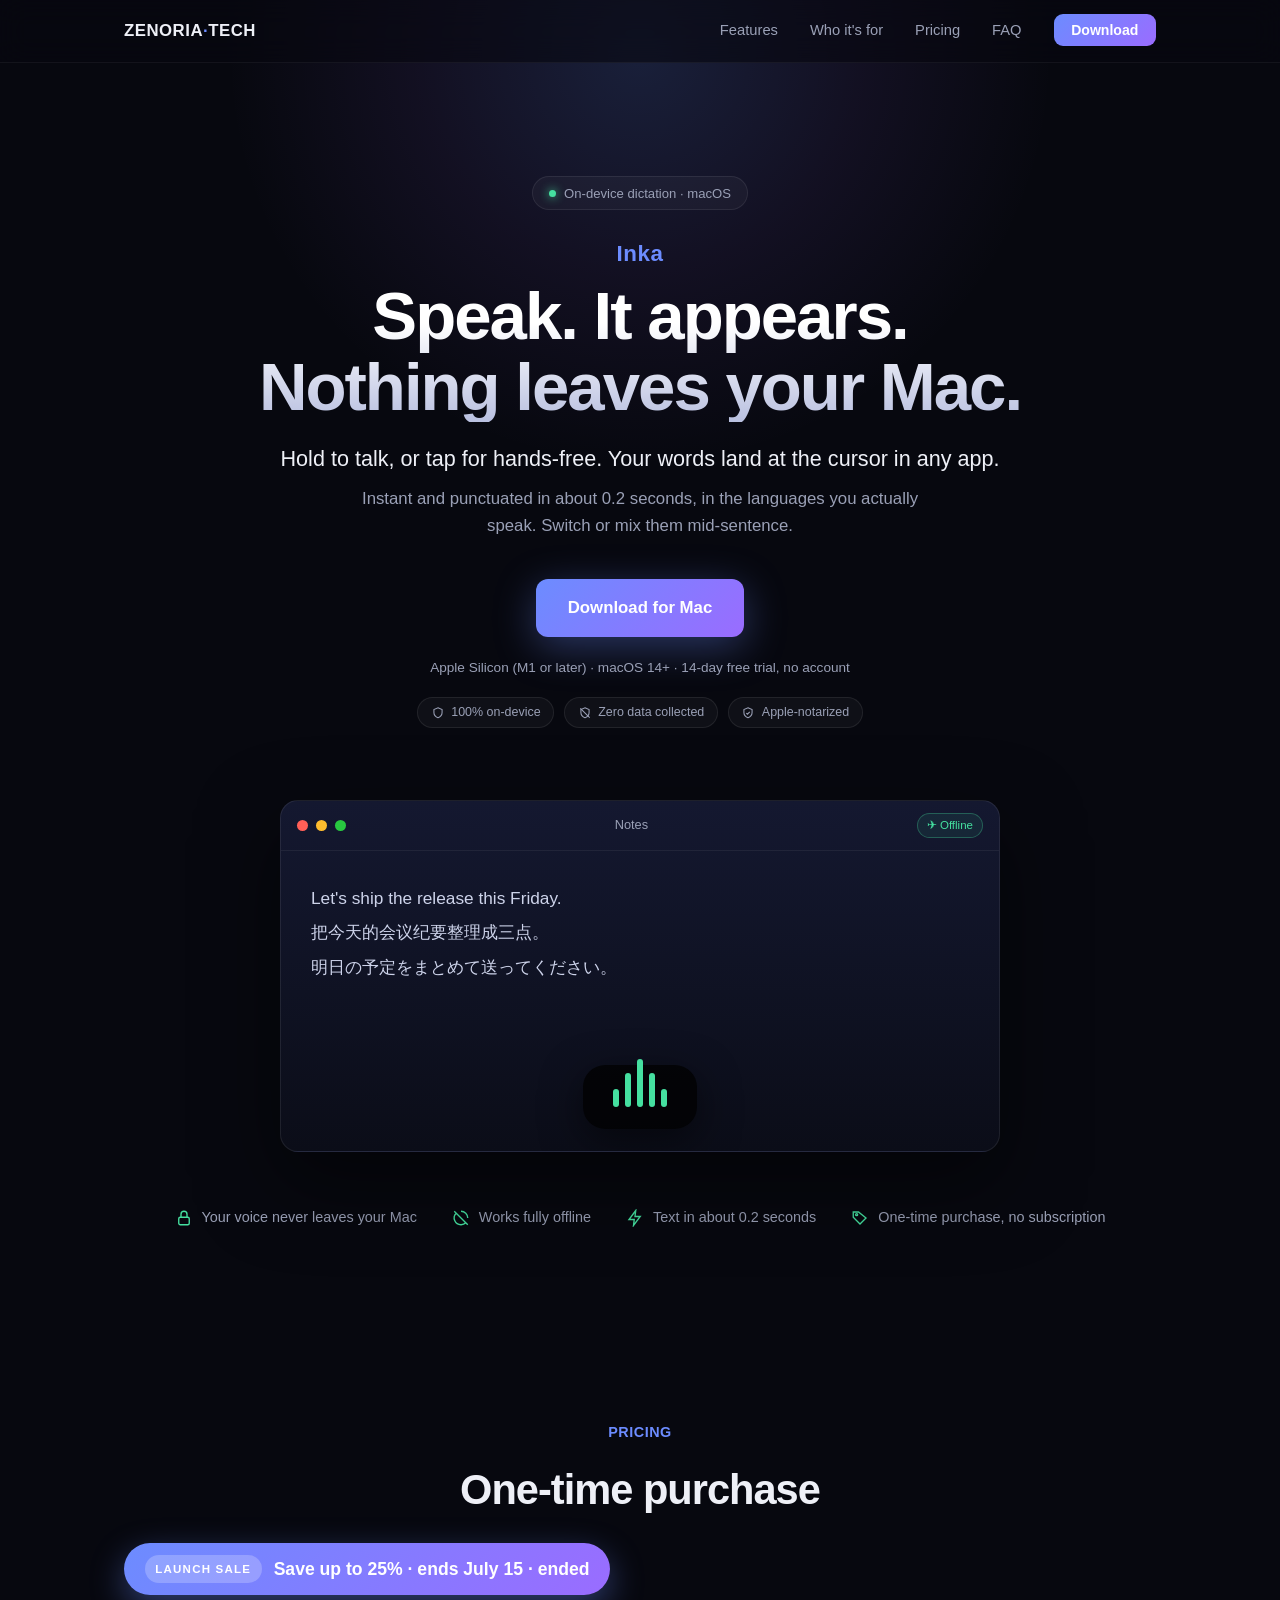
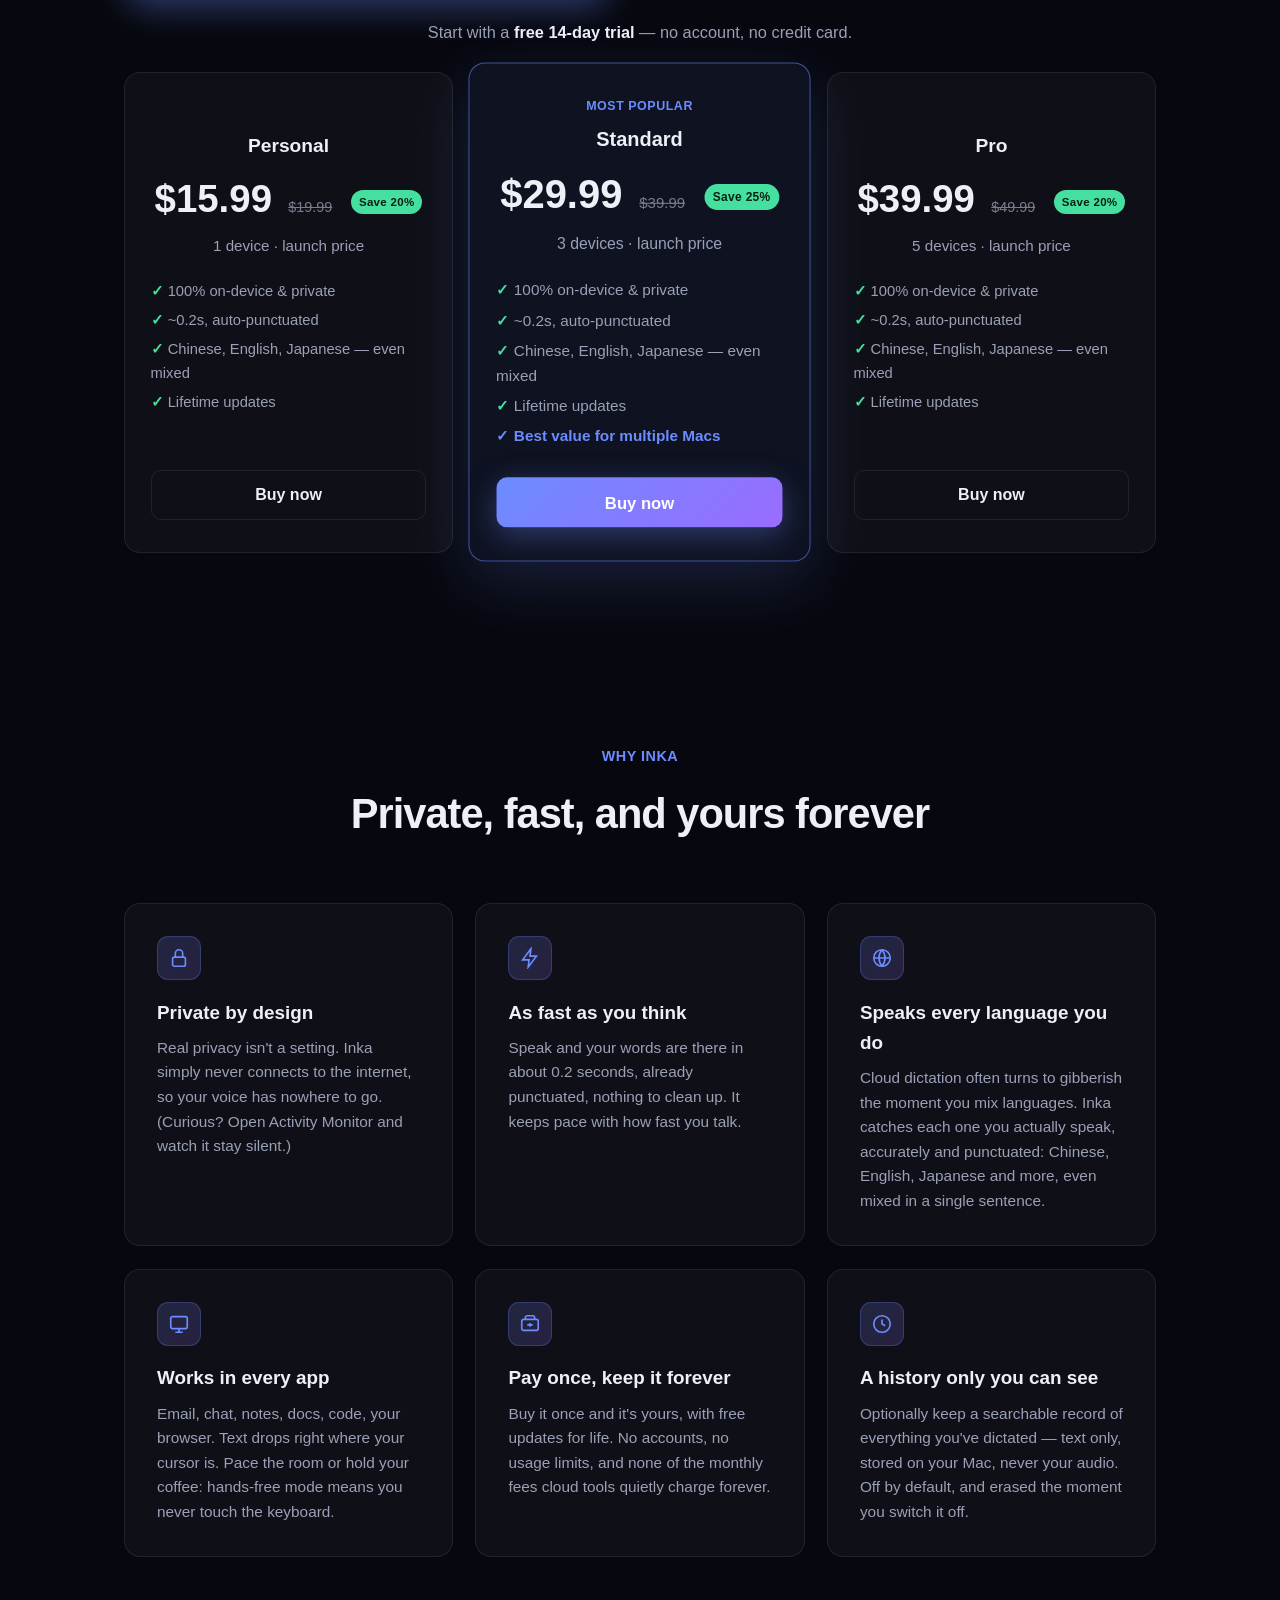
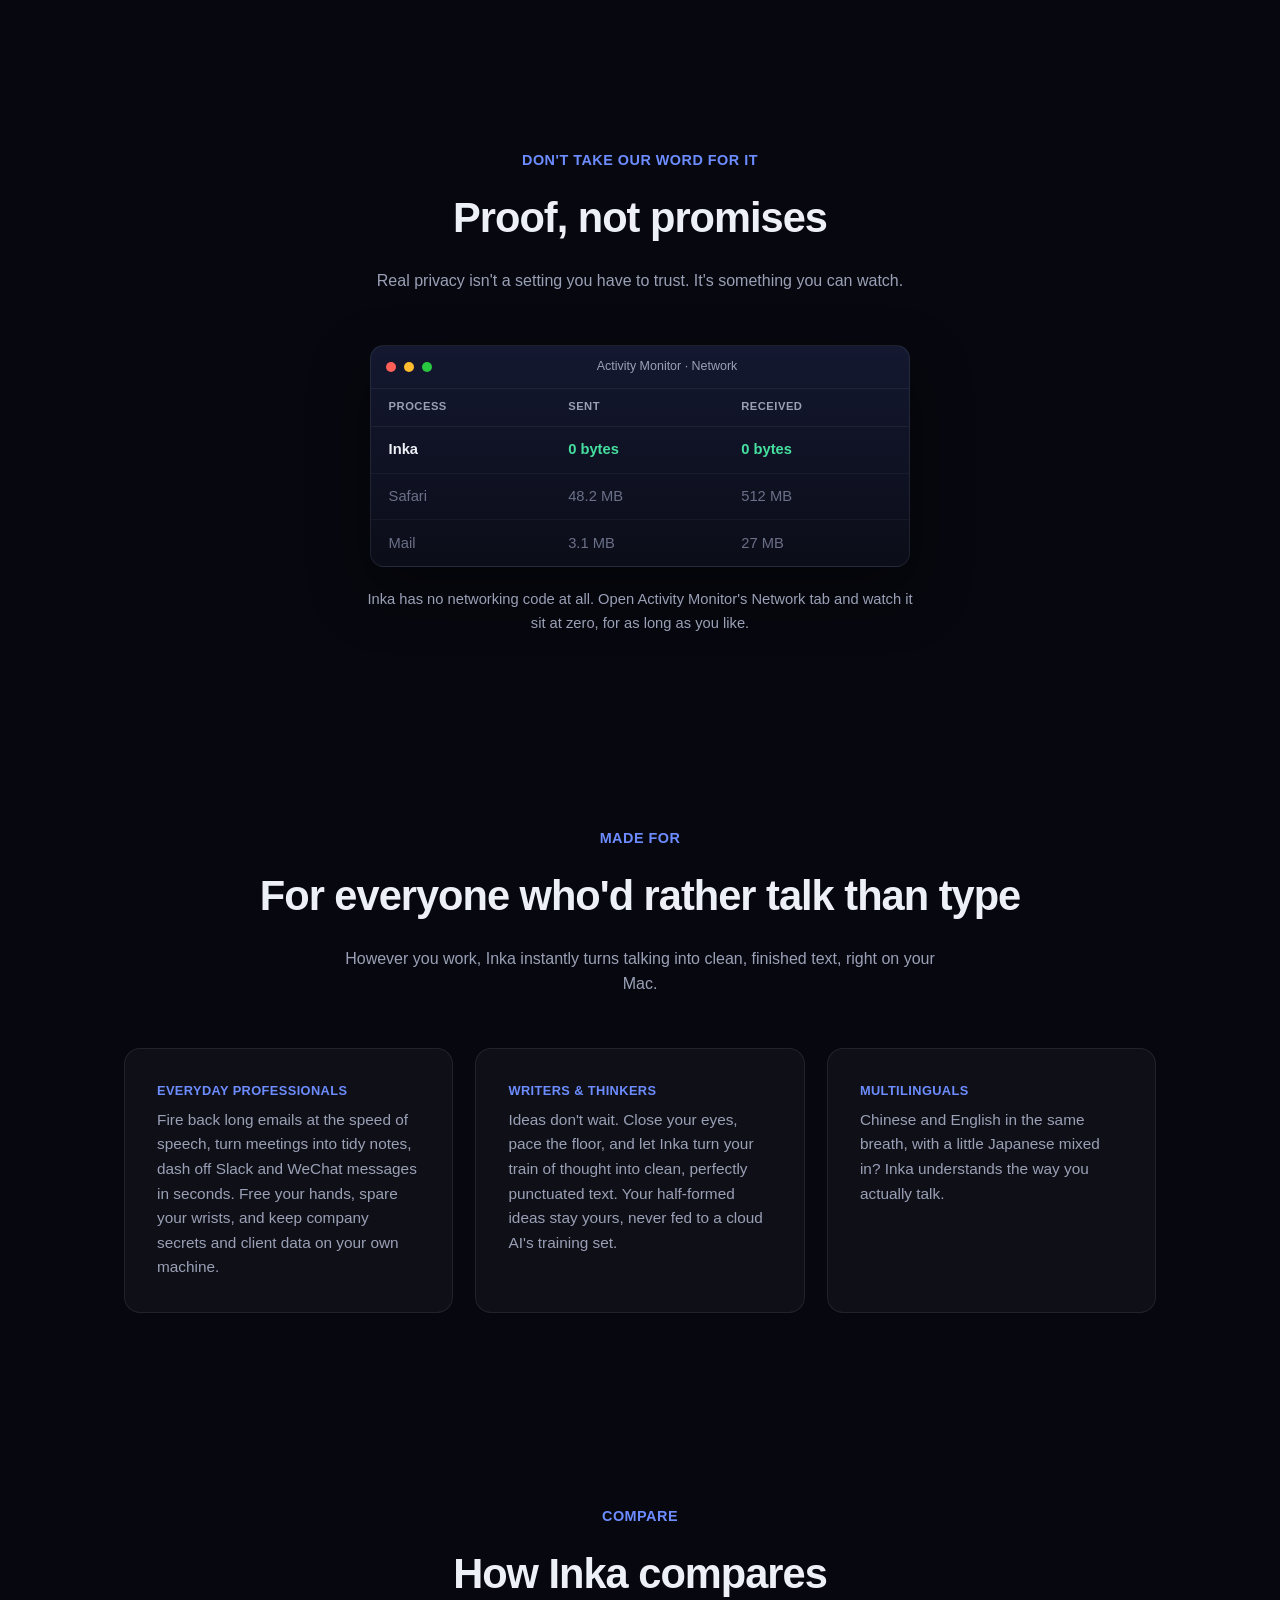
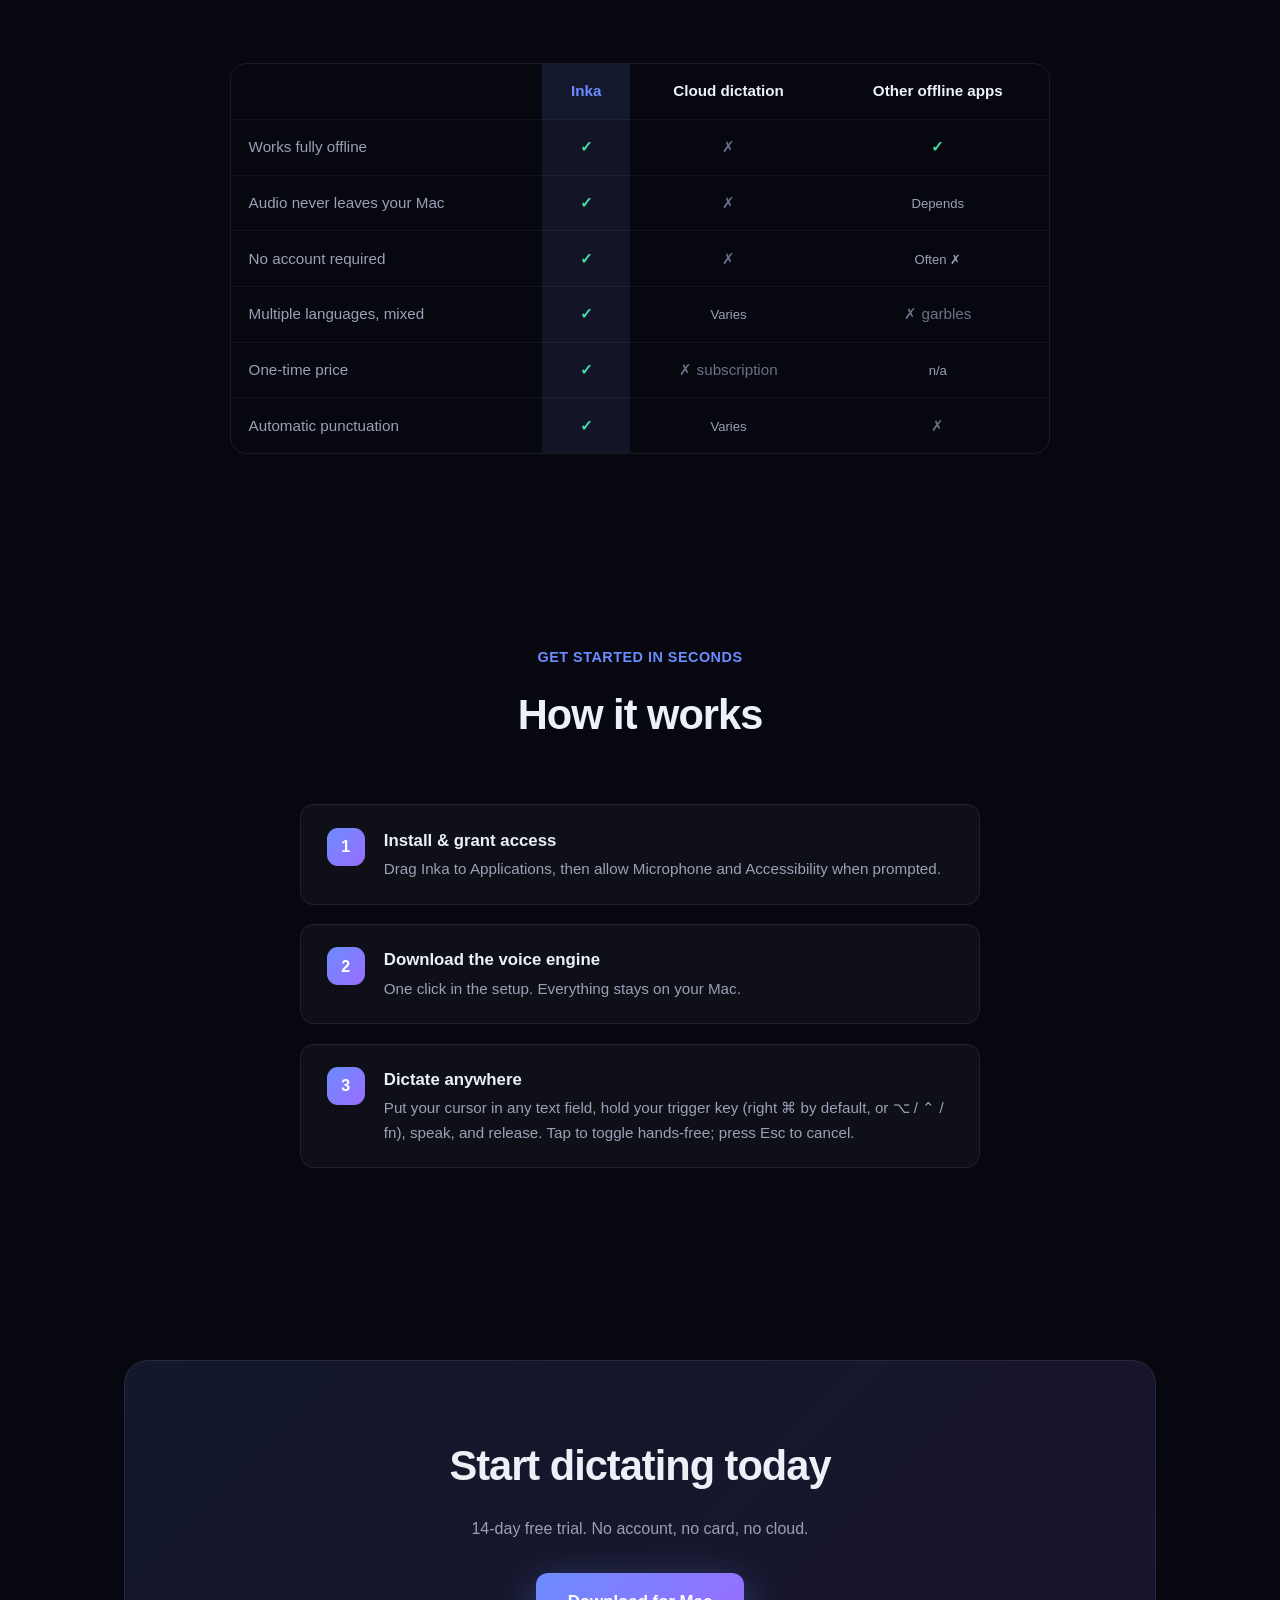
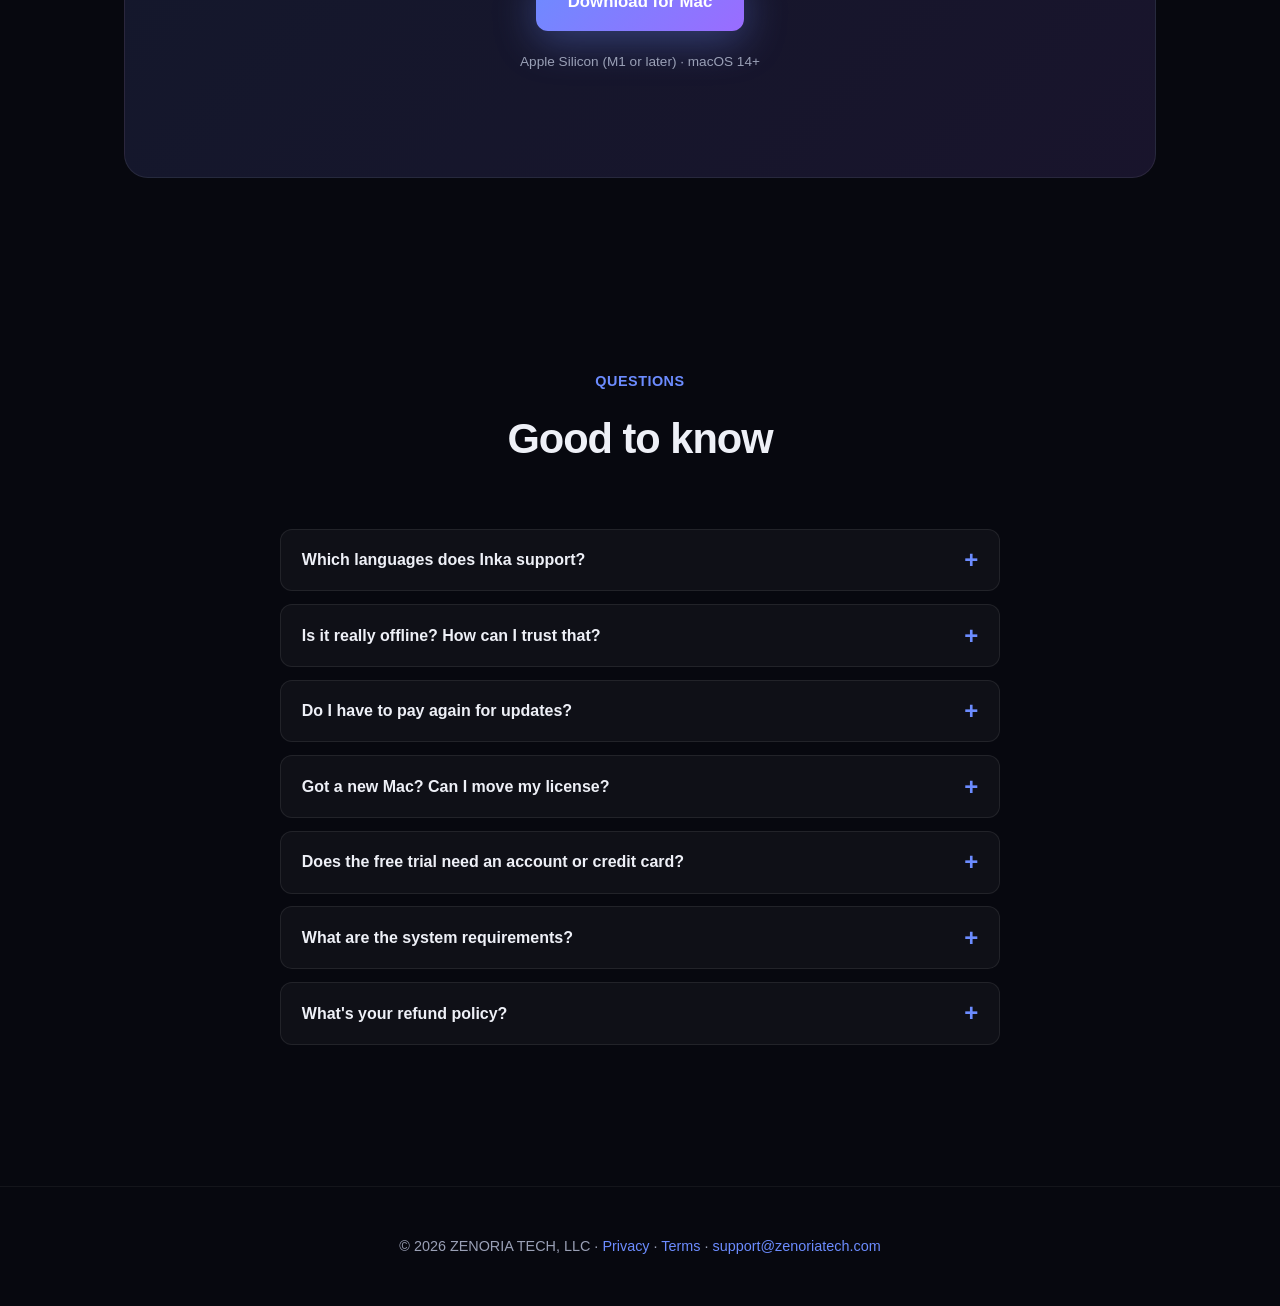
==== inka/index.html @ b71022b6 "inka: move Pricing up to right below the demo; features/how-it-works/FAQ sink lower" ====
<!DOCTYPE html>
<html lang="en">

<head>
    <meta charset="UTF-8">
    <meta name="viewport" content="width=device-width, initial-scale=1.0">
    <title>Inka: Private, on-device dictation for macOS</title>
    <meta name="description" content="Hold a key to talk, or tap for hands-free; text appears at your cursor. Inka runs entirely on your Mac: no cloud, no account, your audio never leaves the machine. Multilingual: switch or mix languages mid-sentence.">
    <link rel="stylesheet" href="/styles.css">
    <style>
        /* Inka page-specific styles (shared design system lives in /styles.css) */
        .hero-brand { font-size: 1.4rem; font-weight: 800; letter-spacing: .5px; color: var(--accent); margin-bottom: .6rem; }
        .cta-row { display: flex; gap: 1rem; justify-content: center; align-items: center; flex-wrap: wrap; }
        .req { font-size: .85rem; color: var(--muted); margin-top: 1.3rem; }

        /* ---- product mockup ---- */
        .mockup {
            position: relative; margin: 4.5rem auto 0; max-width: 720px;
            border-radius: 18px; overflow: hidden;
            border: 1px solid var(--card-border);
            background: linear-gradient(180deg, #141830, #0b0d18);
            box-shadow: 0 30px 80px rgba(0, 0, 0, 0.5);
        }
        .mockup-bar { display: flex; align-items: center; gap: 8px; padding: 12px 16px; border-bottom: 1px solid rgba(255,255,255,0.06); }
        .mockup-bar i { width: 11px; height: 11px; border-radius: 50%; display: inline-block; }
        .mockup-bar .r { background: #ff5f57; } .mockup-bar .y { background: #febc2e; } .mockup-bar .g { background: #28c840; }
        .mockup-bar .title { margin-left: auto; margin-right: auto; font-size: .8rem; color: var(--muted); }
        .offline-badge {
            display: inline-flex; align-items: center; gap: 5px; font-size: .72rem; color: var(--green);
            border: 1px solid rgba(69,224,160,.3); background: rgba(69,224,160,.08);
            border-radius: 999px; padding: 2px 9px;
        }
        .mockup-body { position: relative; height: 300px; display: flex; align-items: flex-end; justify-content: center; padding-bottom: 22px; }
        .mockup-lines {
            position: absolute; top: 30px; left: 30px; right: 30px; text-align: left;
            font-size: 1.08rem; color: #cdd3ea; line-height: 2;
        }
        .dline { white-space: nowrap; overflow: hidden; }
        .dline.l1 { animation: dl1 11s infinite linear; }
        .dline.l2 { animation: dl2 11s infinite linear; }
        .dline.l3 { animation: dl3 11s infinite linear; }
        @keyframes dl1 {
            0%, 4.5% { clip-path: inset(0 100% 0 0); opacity: 1; }
            22.7%, 86% { clip-path: inset(0 0 0 0); opacity: 1; }
            95% { clip-path: inset(0 0 0 0); opacity: 0; }
            95.1%, 100% { clip-path: inset(0 100% 0 0); opacity: 0; }
        }
        @keyframes dl2 {
            0%, 27.3% { clip-path: inset(0 100% 0 0); opacity: 1; }
            45.5%, 86% { clip-path: inset(0 0 0 0); opacity: 1; }
            95% { clip-path: inset(0 0 0 0); opacity: 0; }
            95.1%, 100% { clip-path: inset(0 100% 0 0); opacity: 0; }
        }
        @keyframes dl3 {
            0%, 50% { clip-path: inset(0 100% 0 0); opacity: 1; }
            68.2%, 86% { clip-path: inset(0 0 0 0); opacity: 1; }
            95% { clip-path: inset(0 0 0 0); opacity: 0; }
            95.1%, 100% { clip-path: inset(0 100% 0 0); opacity: 0; }
        }
        .hud {
            display: flex; gap: 6px; align-items: flex-end; height: 64px;
            background: rgba(0,0,0,0.78); padding: 22px 30px; border-radius: 22px;
            box-shadow: 0 12px 40px rgba(0,0,0,0.5);
        }
        .hud .bar { width: 6px; border-radius: 4px; background: var(--green); }
        .hud .bar:nth-child(1) { animation: wave 1.1s ease-in-out infinite; height: 18px; }
        .hud .bar:nth-child(2) { animation: wave 1.1s ease-in-out .12s infinite; height: 34px; }
        .hud .bar:nth-child(3) { animation: wave 1.1s ease-in-out .24s infinite; height: 48px; }
        .hud .bar:nth-child(4) { animation: wave 1.1s ease-in-out .12s infinite; height: 34px; }
        .hud .bar:nth-child(5) { animation: wave 1.1s ease-in-out infinite; height: 18px; }
        @keyframes wave { 0%, 100% { transform: scaleY(.45); } 50% { transform: scaleY(1); } }

        /* ---- trust strip ---- */
        .trust { display: flex; flex-wrap: wrap; justify-content: center; gap: 1rem 2.2rem; margin: 3.4rem auto 0; max-width: 940px; }
        .trust-item { display: inline-flex; align-items: center; gap: .55rem; color: var(--muted); font-size: .9rem; }
        .trust-item svg { width: 18px; height: 18px; stroke: var(--green); fill: none; stroke-width: 1.8; flex: 0 0 auto; }

        /* ---- trust badges (under CTA) ---- */
        .badges { display: flex; flex-wrap: wrap; justify-content: center; gap: .6rem; margin-top: 1.1rem; }
        .badge { display: inline-flex; align-items: center; gap: .4rem; font-size: .78rem; color: var(--muted); border: 1px solid var(--card-border); border-radius: 999px; padding: .3rem .8rem; background: var(--card); }
        .badge svg { width: 14px; height: 14px; stroke: var(--muted); fill: none; stroke-width: 1.8; }

        /* ---- privacy proof (Activity Monitor mock) ---- */
        .proof { max-width: 540px; margin: 0 auto; border: 1px solid var(--card-border); border-radius: 14px; overflow: hidden; background: linear-gradient(180deg, #141830, #0b0d18); box-shadow: 0 24px 60px rgba(0,0,0,.45); }
        .proof-bar { display: flex; align-items: center; gap: 8px; padding: 11px 15px; border-bottom: 1px solid rgba(255,255,255,.06); }
        .proof-bar i { width: 10px; height: 10px; border-radius: 50%; display: inline-block; }
        .proof-bar .r { background: #ff5f57; } .proof-bar .y { background: #febc2e; } .proof-bar .g { background: #28c840; }
        .proof-bar .title { margin: 0 auto; font-size: .78rem; color: var(--muted); }
        .proof-table { width: 100%; border-collapse: collapse; font-size: .92rem; }
        .proof-table th { text-align: left; color: var(--muted); font-weight: 600; font-size: .7rem; text-transform: uppercase; letter-spacing: .5px; padding: .6rem 1.1rem; border-bottom: 1px solid rgba(255,255,255,.06); }
        .proof-table td { padding: .7rem 1.1rem; border-bottom: 1px solid rgba(255,255,255,.04); }
        .proof-table tr:last-child td { border-bottom: none; }
        .proof-table .p { color: var(--text); font-weight: 600; }
        .proof-table .dim td { color: #6b7088; }
        .proof-zero { color: var(--green); font-weight: 700; }
        .proof-cap { text-align: center; color: var(--muted); font-size: .92rem; margin: 1.3rem auto 0; max-width: 560px; }

        .feature .who-tag { display: block; font-size: .8rem; color: var(--accent); font-weight: 600; margin-bottom: .4rem; text-transform: uppercase; letter-spacing: .4px; }

        /* ---- comparison ---- */
        .compare-wrap { max-width: 820px; margin: 0 auto; overflow-x: auto; border: 1px solid var(--card-border); border-radius: 16px; }
        table.compare { width: 100%; border-collapse: collapse; font-size: .95rem; min-width: 560px; }
        table.compare th, table.compare td { padding: .95rem 1.1rem; text-align: center; border-bottom: 1px solid rgba(255,255,255,.05); }
        table.compare thead th { color: var(--text); font-weight: 700; }
        table.compare thead th.inka { color: var(--accent); background: rgba(108,140,255,.12); }
        table.compare tbody th { text-align: left; font-weight: 500; color: var(--muted); }
        table.compare td.col-inka { background: rgba(108,140,255,.10); }
        table.compare tr:last-child td, table.compare tbody tr:last-child th { border-bottom: none; }
        .yes { color: var(--green); font-weight: 700; }
        .no { color: #6b7088; }
        .maybe { color: var(--muted); font-size: .82rem; }

        /* ---- steps ---- */
        .steps { max-width: 680px; margin: 0 auto; display: flex; flex-direction: column; gap: 1.2rem; }
        .step { display: flex; gap: 1.2rem; align-items: flex-start; background: var(--card); border: 1px solid var(--card-border); border-radius: 14px; padding: 1.4rem 1.6rem; transition: transform .2s, border-color .2s; }
        .step:hover { transform: translateX(4px); border-color: rgba(108,140,255,0.3); }
        .step .n {
            flex: 0 0 38px; height: 38px; border-radius: 11px; font-weight: 700;
            display: flex; align-items: center; justify-content: center;
            background: linear-gradient(135deg, var(--accent), var(--accent2)); color: #fff;
        }
        .step h4 { font-size: 1.05rem; margin-bottom: .15rem; }
        .step p { color: var(--muted); font-size: .95rem; }

        /* ---- faq ---- */
        .faq { max-width: 720px; margin: 0 auto; }
        .faq details { border: 1px solid var(--card-border); border-radius: 12px; background: var(--card); margin-bottom: .8rem; padding: 0 1.3rem; }
        .faq summary { cursor: pointer; list-style: none; padding: 1.1rem 0; font-weight: 600; display: flex; justify-content: space-between; align-items: center; gap: 1rem; }
        .faq summary::-webkit-details-marker { display: none; }
        .faq summary::after { content: "+"; color: var(--accent); font-size: 1.5rem; line-height: 1; transition: transform .2s; }
        .faq details[open] summary::after { content: "\2212"; }
        .faq details p { color: var(--muted); font-size: .95rem; padding-bottom: 1.2rem; margin-top: -.2rem; }

        /* ---- final cta ---- */
        .final {
            text-align: center; border-radius: 24px; padding: 4.5rem 2rem; position: relative; overflow: hidden;
            background: linear-gradient(135deg, rgba(108,140,255,0.12), rgba(154,108,255,0.12));
            border: 1px solid var(--card-border);
        }
        .final h2 { margin-bottom: 1rem; }
        .final p { color: var(--muted); margin-bottom: 2rem; }

        @media (max-width: 680px) {
            .mockup-body { height: 240px; }
            .plan.featured { transform: none; }
        }
        /* pricing */
        .badge-inline { display: inline-block; background: rgba(69,224,160,.1); color: var(--green); border: 1px solid rgba(69,224,160,.3); border-radius: 999px; padding: .35rem 1rem; font-size: .85rem; font-weight: 600; }
        .plans { display: grid; grid-template-columns: repeat(auto-fit, minmax(240px, 1fr)); gap: 1.4rem; align-items: stretch; }
        .plan { background: var(--card); border: 1px solid var(--card-border); border-radius: 16px; padding: 2rem 1.6rem; display: flex; flex-direction: column; text-align: center; }
        .plan.featured { border-color: rgba(108,140,255,0.55); background: rgba(108,140,255,0.08); transform: scale(1.04); box-shadow: 0 20px 60px rgba(108,140,255,0.18); position: relative; z-index: 1; }
        .plan .tag { font-size: .75rem; color: var(--accent); font-weight: 700; letter-spacing: .5px; text-transform: uppercase; min-height: 1rem; }
        .plan h3 { font-size: 1.2rem; margin: .4rem 0; }
        .plan .price { font-size: 2.4rem; font-weight: 800; }
        .plan .price small { font-size: .9rem; font-weight: 500; color: var(--muted); }
        .plan .price .was { text-decoration: line-through; opacity: .75; margin-left: .35rem; }
        .plan .devices { color: var(--muted); margin: .3rem 0 1rem; font-size: .95rem; }
        .plan ul { list-style: none; text-align: left; margin: 0 auto 1.4rem; font-size: .92rem; color: var(--muted); display: inline-block; }
        .plan ul li { margin: .35rem 0; }
        .plan ul li::before { content: "✓ "; color: var(--green); font-weight: 700; }
        .plan .buy { margin-top: auto; display: inline-block; background: linear-gradient(135deg, var(--accent), var(--accent2)); color: #fff; font-weight: 600; padding: .7rem 1.4rem; border-radius: 10px; }
        .plan.featured .buy { box-shadow: 0 8px 30px rgba(108,140,255,0.35); }
        .pricing-note { text-align: center; color: var(--muted); font-size: .9rem; margin-top: 1.5rem; }
        .promo-banner { display: inline-flex; align-items: center; gap: .75rem; flex-wrap: wrap; justify-content: center; margin: .2rem auto 1.9rem; padding: .75rem 1.3rem; border-radius: 999px; background: linear-gradient(135deg, var(--accent), var(--accent2)); color: #fff; font-size: 1.1rem; font-weight: 600; box-shadow: 0 12px 34px rgba(108,140,255,0.4); }
        .promo-banner .promo-badge { font-size: .72rem; font-weight: 800; letter-spacing: 1.2px; background: rgba(255,255,255,0.22); padding: .28rem .66rem; border-radius: 999px; }
        .promo-banner b { font-weight: 800; }
        .promo-banner.urgent { background: linear-gradient(135deg, #ff8a3d, #ff4d4d); box-shadow: 0 12px 34px rgba(255,77,77,0.42); }
        .trial-cta { text-align: center; color: var(--muted); margin: -.4rem 0 1.7rem; font-size: 1.02rem; }
        .trial-cta b { color: var(--text); font-weight: 700; }
        .plan .save { display: inline-block; margin-left: .5rem; background: var(--green); color: #07210f; font-size: .72rem; font-weight: 800; letter-spacing: .3px; padding: .18rem .5rem; border-radius: 999px; vertical-align: middle; }
        .plan .buy.ghost { background: none; color: var(--text); border: 1px solid var(--card-border); box-shadow: none; }
        .plan .buy.ghost:hover { border-color: var(--accent); color: #fff; }
        .plan ul li.hi { color: var(--accent); font-weight: 700; }
        .plan ul li.hi::before { color: var(--accent); }
    </style>
</head>

<body>
    <header>
        <nav class="container">
            <div class="brand">ZENORIA<span>·</span>TECH</div>
            <ul class="nav-links">
                <li><a href="#features">Features</a></li>
                <li><a href="#who">Who it's for</a></li>
                <li><a href="#pricing">Pricing</a></li>
                <li><a href="#faq">FAQ</a></li>
                <li><a href="https://github.com/zenoriatech/inka/releases/latest/download/Inka.dmg" class="nav-cta">Download</a></li>
            </ul>
        </nav>
    </header>

    <section class="hero">
        <div class="container hero-inner">
            <div class="pill"><span class="dot"></span> On-device dictation · macOS</div>
            <p class="hero-brand">Inka</p>
            <h1>Speak. It appears.<br>Nothing leaves your Mac.</h1>
            <p class="tagline">Hold to talk, or tap for hands-free. Your words land at the cursor in any app.</p>
            <p class="sub">Instant and punctuated in about 0.2 seconds, in the languages you actually speak. Switch or mix them mid-sentence.</p>
            <div class="cta-row">
                <a class="btn-primary" href="https://github.com/zenoriatech/inka/releases/latest/download/Inka.dmg">Download for Mac</a>
            </div>
            <p class="req">Apple Silicon (M1 or later) · macOS 14+ · 14-day free trial, no account</p>
            <div class="badges">
                <span class="badge"><svg viewBox="0 0 24 24"><path d="M12 3l7 3v5c0 4.5-3 7.5-7 9-4-1.5-7-4.5-7-9V6z"/></svg> 100% on-device</span>
                <span class="badge"><svg viewBox="0 0 24 24"><path d="M12 3l7 3v5c0 4.5-3 7.5-7 9-4-1.5-7-4.5-7-9V6z"/><path d="M4 4l16 16"/></svg> Zero data collected</span>
                <span class="badge"><svg viewBox="0 0 24 24"><path d="M12 3l7 3v5c0 4.5-3 7.5-7 9-4-1.5-7-4.5-7-9V6z"/><path d="M9 12l2 2 4-4"/></svg> Apple-notarized</span>
            </div>

            <!-- DEMO SLOT: when real footage is ready, replace the <div class="mockup-body">…</div> below
                 with <video autoplay loop muted playsinline poster="…"><source src="demo.mp4"></video>.
                 Keep the .mockup wrapper + .mockup-bar so the window framing stays consistent. -->
            <div class="mockup" id="demo">
                <div class="mockup-bar"><i class="r"></i><i class="y"></i><i class="g"></i><span class="title">Notes</span><span class="offline-badge">✈︎ Offline</span></div>
                <div class="mockup-body">
                    <div class="mockup-lines">
                        <p class="dline l1">Let's ship the release this Friday.</p>
                        <p class="dline l2">把今天的会议纪要整理成三点。</p>
                        <p class="dline l3">明日の予定をまとめて送ってください。</p>
                    </div>
                    <div class="hud">
                        <span class="bar"></span><span class="bar"></span><span class="bar"></span><span class="bar"></span><span class="bar"></span>
                    </div>
                </div>
            </div>

            <div class="trust">
                <span class="trust-item"><svg viewBox="0 0 24 24"><rect x="5" y="11" width="14" height="10" rx="2"/><path d="M8 11V7a4 4 0 0 1 8 0v4"/></svg> Your voice never leaves your Mac</span>
                <span class="trust-item"><svg viewBox="0 0 24 24"><path d="M3 3l18 18M12 3a9 9 0 0 1 9 9M5.6 5.6A9 9 0 0 0 12 21a9 9 0 0 0 6.4-2.6"/></svg> Works fully offline</span>
                <span class="trust-item"><svg viewBox="0 0 24 24"><path d="M13 2 4 14h7l-1 8 9-12h-7z"/></svg> Text in about 0.2 seconds</span>
                <span class="trust-item"><svg viewBox="0 0 24 24"><path d="M20 12l-8 8-9-9V4h7z"/><circle cx="7.5" cy="7.5" r="1.4"/></svg> One-time purchase, no subscription</span>
            </div>
        </div>
    </section>

    <section class="block" id="pricing">
        <div class="container">
            <p class="eyebrow">Pricing</p>
            <h2 class="tight">One-time purchase</h2>
            <div class="promo-banner">
                <span class="promo-badge">LAUNCH SALE</span>
                <span>Save up to <b>25%</b> · ends <b>July&nbsp;15</b> · <b id="promo-countdown">limited time</b></span>
            </div>
            <script>(function(){var end=new Date('2026-07-15T23:59:59'),el=document.getElementById('promo-countdown'),banner=document.querySelector('.promo-banner');if(!el)return;var ms=end-new Date();if(ms<=0){el.textContent='ended';return;}var days=Math.ceil(ms/86400000),hours=Math.ceil(ms/3600000);if(days<=3){el.textContent=hours+' hours left';if(banner)banner.classList.add('urgent');}else{el.textContent=days+' days left';}}());</script>
            <p class="trial-cta">Start with a <b>free 14-day trial</b> — no account, no credit card.</p>
            <div class="plans">
                <!-- .buy hrefs = Lemon Squeezy checkout per variant. Same URL in test & live; starts taking real payments once the store is activated. -->
                <div class="plan">
                    <div class="tag">&nbsp;</div>
                    <h3>Personal</h3>
                    <div class="price">$15.99 <small class="was">$19.99</small> <span class="save">Save 20%</span></div>
                    <div class="devices">1 device · launch price</div>
                    <ul>
                        <li>100% on-device &amp; private</li>
                        <li>~0.2s, auto-punctuated</li>
                        <li>Chinese, English, Japanese — even mixed</li>
                        <li>Lifetime updates</li>
                    </ul>
                    <a class="buy ghost" href="https://inkaapp.lemonsqueezy.com/checkout/buy/91cb22ff-dcd1-419b-a201-19347f004b37" target="_blank" rel="noopener">Buy now</a>
                </div>
                <div class="plan featured">
                    <div class="tag">Most popular</div>
                    <h3>Standard</h3>
                    <div class="price">$29.99 <small class="was">$39.99</small> <span class="save">Save 25%</span></div>
                    <div class="devices">3 devices · launch price</div>
                    <ul>
                        <li>100% on-device &amp; private</li>
                        <li>~0.2s, auto-punctuated</li>
                        <li>Chinese, English, Japanese — even mixed</li>
                        <li>Lifetime updates</li>
                        <li class="hi">Best value for multiple Macs</li>
                    </ul>
                    <a class="buy" href="https://inkaapp.lemonsqueezy.com/checkout/buy/dff6b6b3-9014-40ba-913a-5e273452cf99" target="_blank" rel="noopener">Buy now</a>
                </div>
                <div class="plan">
                    <div class="tag">&nbsp;</div>
                    <h3>Pro</h3>
                    <div class="price">$39.99 <small class="was">$49.99</small> <span class="save">Save 20%</span></div>
                    <div class="devices">5 devices · launch price</div>
                    <ul>
                        <li>100% on-device &amp; private</li>
                        <li>~0.2s, auto-punctuated</li>
                        <li>Chinese, English, Japanese — even mixed</li>
                        <li>Lifetime updates</li>
                    </ul>
                    <a class="buy ghost" href="https://inkaapp.lemonsqueezy.com/checkout/buy/df99659d-2064-437f-a510-7438b0a2d98b" target="_blank" rel="noopener">Buy now</a>
                </div>
            </div>
        </div>
    </section>

    <section class="block" id="features">
        <div class="container">
            <p class="eyebrow">Why Inka</p>
            <h2>Private, fast, and yours forever</h2>
            <div class="grid">
                <div class="feature">
                    <div class="ic"><svg viewBox="0 0 24 24"><rect x="5" y="11" width="14" height="10" rx="2"/><path d="M8 11V7a4 4 0 0 1 8 0v4"/></svg></div>
                    <h3>Private by design</h3>
                    <p>Real privacy isn't a setting. Inka simply never connects to the internet, so your voice has nowhere to go. (Curious? Open Activity Monitor and watch it stay silent.)</p>
                </div>
                <div class="feature">
                    <div class="ic"><svg viewBox="0 0 24 24"><path d="M13 2 4 14h7l-1 8 9-12h-7z"/></svg></div>
                    <h3>As fast as you think</h3>
                    <p>Speak and your words are there in about 0.2 seconds, already punctuated, nothing to clean up. It keeps pace with how fast you talk.</p>
                </div>
                <div class="feature">
                    <div class="ic"><svg viewBox="0 0 24 24"><circle cx="12" cy="12" r="9"/><path d="M3 12h18M12 3a14 14 0 0 1 0 18M12 3a14 14 0 0 0 0 18"/></svg></div>
                    <h3>Speaks every language you do</h3>
                    <p>Cloud dictation often turns to gibberish the moment you mix languages. Inka catches each one you actually speak, accurately and punctuated: Chinese, English, Japanese and more, even mixed in a single sentence.</p>
                </div>
                <div class="feature">
                    <div class="ic"><svg viewBox="0 0 24 24"><rect x="3" y="4" width="18" height="13" rx="2"/><path d="M8 21h8M12 17v4"/></svg></div>
                    <h3>Works in every app</h3>
                    <p>Email, chat, notes, docs, code, your browser. Text drops right where your cursor is. Pace the room or hold your coffee: hands-free mode means you never touch the keyboard.</p>
                </div>
                <div class="feature">
                    <div class="ic"><svg viewBox="0 0 24 24"><rect x="3" y="7" width="18" height="12" rx="2"/><path d="M7 7V5a2 2 0 0 1 2-2h6a2 2 0 0 1 2 2v2M12 11v4M9 13h6"/></svg></div>
                    <h3>Pay once, keep it forever</h3>
                    <p>Buy it once and it's yours, with free updates for life. No accounts, no usage limits, and none of the monthly fees cloud tools quietly charge forever.</p>
                </div>
                <div class="feature">
                    <div class="ic"><svg viewBox="0 0 24 24"><circle cx="12" cy="12" r="9"/><path d="M12 7v5l3.5 2"/></svg></div>
                    <h3>A history only you can see</h3>
                    <p>Optionally keep a searchable record of everything you've dictated — text only, stored on your Mac, never your audio. Off by default, and erased the moment you switch it off.</p>
                </div>
            </div>
        </div>
    </section>

    <section class="block">
        <div class="container">
            <p class="eyebrow">Don't take our word for it</p>
            <h2 class="tight">Proof, not promises</h2>
            <p class="section-sub">Real privacy isn't a setting you have to trust. It's something you can watch.</p>
            <!-- PROOF SLOT: swap this static mock for a real GIF (Inka dictating on the left | Activity Monitor's Network tab at 0 bytes on the right) when recorded. -->
            <div class="proof">
                <div class="proof-bar"><i class="r"></i><i class="y"></i><i class="g"></i><span class="title">Activity Monitor · Network</span></div>
                <table class="proof-table">
                    <thead><tr><th>Process</th><th>Sent</th><th>Received</th></tr></thead>
                    <tbody>
                        <tr><td class="p">Inka</td><td class="proof-zero">0 bytes</td><td class="proof-zero">0 bytes</td></tr>
                        <tr class="dim"><td>Safari</td><td>48.2 MB</td><td>512 MB</td></tr>
                        <tr class="dim"><td>Mail</td><td>3.1 MB</td><td>27 MB</td></tr>
                    </tbody>
                </table>
            </div>
            <p class="proof-cap">Inka has no networking code at all. Open Activity Monitor's Network tab and watch it sit at zero, for as long as you like.</p>
        </div>
    </section>

    <section class="block" id="who">
        <div class="container">
            <p class="eyebrow">Made for</p>
            <h2 class="tight">For everyone who'd rather talk than type</h2>
            <p class="section-sub">However you work, Inka instantly turns talking into clean, finished text, right on your Mac.</p>
            <div class="grid">
                <div class="feature">
                    <span class="who-tag">Everyday professionals</span>
                    <p>Fire back long emails at the speed of speech, turn meetings into tidy notes, dash off Slack and WeChat messages in seconds. Free your hands, spare your wrists, and keep company secrets and client data on your own machine.</p>
                </div>
                <div class="feature">
                    <span class="who-tag">Writers &amp; thinkers</span>
                    <p>Ideas don't wait. Close your eyes, pace the floor, and let Inka turn your train of thought into clean, perfectly punctuated text. Your half-formed ideas stay yours, never fed to a cloud AI's training set.</p>
                </div>
                <div class="feature">
                    <span class="who-tag">Multilinguals</span>
                    <p>Chinese and English in the same breath, with a little Japanese mixed in? Inka understands the way you actually talk.</p>
                </div>
            </div>
        </div>
    </section>

    <section class="block">
        <div class="container">
            <p class="eyebrow">Compare</p>
            <h2>How Inka compares</h2>
            <div class="compare-wrap">
                <table class="compare">
                    <thead>
                        <tr>
                            <th></th>
                            <th class="inka">Inka</th>
                            <th>Cloud dictation</th>
                            <th>Other offline apps</th>
                        </tr>
                    </thead>
                    <tbody>
                        <tr><th>Works fully offline</th><td class="col-inka"><span class="yes">✓</span></td><td><span class="no">✗</span></td><td><span class="yes">✓</span></td></tr>
                        <tr><th>Audio never leaves your Mac</th><td class="col-inka"><span class="yes">✓</span></td><td><span class="no">✗</span></td><td><span class="maybe">Depends</span></td></tr>
                        <tr><th>No account required</th><td class="col-inka"><span class="yes">✓</span></td><td><span class="no">✗</span></td><td><span class="maybe">Often ✗</span></td></tr>
                        <tr><th>Multiple languages, mixed</th><td class="col-inka"><span class="yes">✓</span></td><td><span class="maybe">Varies</span></td><td><span class="no">✗ garbles</span></td></tr>
                        <tr><th>One-time price</th><td class="col-inka"><span class="yes">✓</span></td><td><span class="no">✗ subscription</span></td><td><span class="maybe">n/a</span></td></tr>
                        <tr><th>Automatic punctuation</th><td class="col-inka"><span class="yes">✓</span></td><td><span class="maybe">Varies</span></td><td><span class="no">✗</span></td></tr>
                    </tbody>
                </table>
            </div>
        </div>
    </section>

    <section class="block" id="how">
        <div class="container">
            <p class="eyebrow">Get started in seconds</p>
            <h2>How it works</h2>
            <div class="steps">
                <div class="step"><div class="n">1</div><div><h4>Install &amp; grant access</h4><p>Drag Inka to Applications, then allow Microphone and Accessibility when prompted.</p></div></div>
                <div class="step"><div class="n">2</div><div><h4>Download the voice engine</h4><p>One click in the setup. Everything stays on your Mac.</p></div></div>
                <div class="step"><div class="n">3</div><div><h4>Dictate anywhere</h4><p>Put your cursor in any text field, hold your trigger key (right ⌘ by default, or ⌥ / ⌃ / fn), speak, and release. Tap to toggle hands-free; press Esc to cancel.</p></div></div>
            </div>
        </div>
    </section>


    <section class="block">
        <div class="container">
            <div class="final">
                <h2>Start dictating today</h2>
                <p>14-day free trial. No account, no card, no cloud.</p>
                <a class="btn-primary" href="https://github.com/zenoriatech/inka/releases/latest/download/Inka.dmg">Download for Mac</a>
                <p class="req">Apple Silicon (M1 or later) · macOS 14+</p>
            </div>
        </div>
    </section>

    <section class="block" id="faq">
        <div class="container">
            <p class="eyebrow">Questions</p>
            <h2>Good to know</h2>
            <div class="faq">
                <details>
                    <summary>Which languages does Inka support?</summary>
                    <p>Many, including English, Chinese, Japanese, Korean, and more. You can mix them inside a single sentence.</p>
                </details>
                <details>
                    <summary>Is it really offline? How can I trust that?</summary>
                    <p>Everything runs on your Mac, and Inka simply never connects to the internet, so your voice can't go anywhere. Want proof? Open Activity Monitor and watch: it never makes a single connection.</p>
                </details>
                <details>
                    <summary>Do I have to pay again for updates?</summary>
                    <p>No. Every license includes lifetime updates. Buy once and keep getting improvements.</p>
                </details>
                <details>
                    <summary>Got a new Mac? Can I move my license?</summary>
                    <p>Yes. Each tier covers a set number of devices (1 / 3 / 5). Deactivate on an old machine and activate on the new one.</p>
                </details>
                <details>
                    <summary>Does the free trial need an account or credit card?</summary>
                    <p>Neither. The 14-day trial runs fully offline with no sign-up. Enter a license key whenever you decide to buy.</p>
                </details>
                <details>
                    <summary>What are the system requirements?</summary>
                    <p>Apple Silicon (M1 or later) and macOS 14 or newer.</p>
                </details>
                <!-- TODO: confirm refund window/policy before publishing this answer -->
                <details>
                    <summary>What's your refund policy?</summary>
                    <p>Not happy with Inka? Email support@zenoriatech.com within 14 days of purchase for a full refund.</p>
                </details>
            </div>
        </div>
    </section>

    <footer>
        <div class="container">
            &copy; 2026 ZENORIA TECH, LLC · <a href="/privacy.html">Privacy</a> · <a href="/terms.html">Terms</a> · <a href="mailto:support@zenoriatech.com">support@zenoriatech.com</a>
        </div>
    </footer>
<!-- Cloudflare Web Analytics --><script defer src='https://static.cloudflareinsights.com/beacon.min.js' data-cf-beacon='{"token": "ca5b40ee449347f0b5c27cf871fe53a6"}'></script><!-- End Cloudflare Web Analytics -->

</body>

</html>
---- styles.css ----
/* ZENORIA TECH: shared design system. Used by every page (/, /inka/, ...).
   Edit here to restyle the whole site. Page-specific rules live in each page's inline <style>. */

:root {
    --bg: #07080f;
    --bg-soft: #0d1020;
    --card: rgba(255, 255, 255, 0.035);
    --card-border: rgba(255, 255, 255, 0.08);
    --text: #eef0f7;
    --muted: #9aa0b6;
    --accent: #6c8cff;
    --accent2: #9a6cff;
    --green: #45e0a0;
}

* { margin: 0; padding: 0; box-sizing: border-box; }
html { scroll-behavior: smooth; }

body {
    font-family: -apple-system, BlinkMacSystemFont, 'Inter', 'Segoe UI', sans-serif;
    background: var(--bg);
    color: var(--text);
    line-height: 1.6;
    -webkit-font-smoothing: antialiased;
    overflow-x: hidden;
}

a { color: inherit; text-decoration: none; }
.container { max-width: 1080px; margin: 0 auto; padding: 0 24px; }

/* ---- header ---- */
header {
    position: fixed; top: 0; width: 100%; z-index: 100;
    backdrop-filter: blur(14px);
    background: rgba(7, 8, 15, 0.6);
    border-bottom: 1px solid rgba(255, 255, 255, 0.05);
}
nav { display: flex; justify-content: space-between; align-items: center; height: 62px; }
.brand { font-weight: 700; letter-spacing: .5px; font-size: 1.05rem; }
.brand span { color: var(--accent); }
.nav-links { display: flex; gap: 2rem; list-style: none; font-size: .92rem; align-items: center; }
.nav-links a { color: var(--muted); transition: color .2s; }
.nav-links a:hover { color: var(--text); }
.nav-cta {
    background: linear-gradient(135deg, var(--accent), var(--accent2));
    color: #fff !important; padding: .5rem 1.1rem; border-radius: 9px; font-size: .88rem; font-weight: 600;
}

/* ---- hero ---- */
.hero { position: relative; padding: 11rem 0 6rem; text-align: center; overflow: hidden; }
.hero::before {
    content: ''; position: absolute; top: -30%; left: 50%; transform: translateX(-50%);
    width: 900px; height: 900px; pointer-events: none;
    background: radial-gradient(circle, rgba(108, 140, 255, 0.18) 0%, rgba(154, 108, 255, 0.08) 35%, transparent 65%);
}
.hero-inner { position: relative; }
.pill {
    display: inline-flex; align-items: center; gap: .5rem;
    font-size: .82rem; color: var(--muted);
    border: 1px solid var(--card-border); border-radius: 999px;
    padding: .35rem 1rem; margin-bottom: 1.6rem; background: var(--card);
}
.pill .dot { width: 7px; height: 7px; border-radius: 50%; background: var(--green); box-shadow: 0 0 10px var(--green); }
h1 {
    font-size: 4.2rem; font-weight: 800; letter-spacing: -2px; line-height: 1.05;
    background: linear-gradient(180deg, #fff 30%, #b9c0e0 100%);
    -webkit-background-clip: text; background-clip: text; -webkit-text-fill-color: transparent;
    margin-bottom: 1.2rem;
}
.tagline { font-size: 1.35rem; color: var(--text); margin-bottom: .6rem; font-weight: 500; }
.sub { font-size: 1.05rem; color: var(--muted); max-width: 600px; margin: 0 auto 2.5rem; }
.btn-primary {
    display: inline-block;
    background: linear-gradient(135deg, var(--accent), var(--accent2));
    color: #fff; font-weight: 600; font-size: 1.05rem;
    padding: .95rem 2rem; border-radius: 12px;
    box-shadow: 0 10px 40px rgba(108, 140, 255, 0.35);
    transition: transform .2s, box-shadow .2s;
}
.btn-primary:hover { transform: translateY(-2px); box-shadow: 0 16px 50px rgba(108, 140, 255, 0.45); }

/* ---- sections ---- */
section.block { padding: 6rem 0; }
.eyebrow { text-align: center; color: var(--accent); font-weight: 600; font-size: .9rem; letter-spacing: .5px; text-transform: uppercase; margin-bottom: .8rem; }
h2 { text-align: center; font-size: 2.6rem; font-weight: 800; letter-spacing: -1px; margin-bottom: 3.5rem; }
h2.tight { margin-bottom: 1rem; }
.section-sub { text-align: center; color: var(--muted); max-width: 620px; margin: 0 auto 3.2rem; }

/* ---- cards ---- */
.grid { display: grid; grid-template-columns: repeat(auto-fit, minmax(280px, 1fr)); gap: 1.4rem; }
.feature {
    background: var(--card); border: 1px solid var(--card-border); border-radius: 16px;
    padding: 2rem; transition: transform .25s, border-color .25s, background .25s;
}
.feature:hover { transform: translateY(-4px); border-color: rgba(108,140,255,0.4); background: rgba(108,140,255,0.05); }
.feature .ic {
    width: 44px; height: 44px; border-radius: 11px; margin-bottom: 1.1rem;
    display: flex; align-items: center; justify-content: center;
    background: linear-gradient(135deg, rgba(108,140,255,0.18), rgba(154,108,255,0.18));
    border: 1px solid rgba(108,140,255,0.25);
}
.feature .ic svg { width: 22px; height: 22px; stroke: var(--accent); fill: none; stroke-width: 1.8; }
.feature h3 { font-size: 1.18rem; margin-bottom: .5rem; font-weight: 650; }
.feature p { color: var(--muted); font-size: .96rem; }

/* ---- footer ---- */
footer { padding: 3rem 0; text-align: center; color: var(--muted); font-size: .9rem; border-top: 1px solid rgba(255,255,255,0.05); margin-top: 2rem; }
footer a { color: var(--accent); }

@media (max-width: 680px) {
    h1 { font-size: 2.8rem; }
    h2 { font-size: 2rem; }
    .nav-links { display: none; }
}
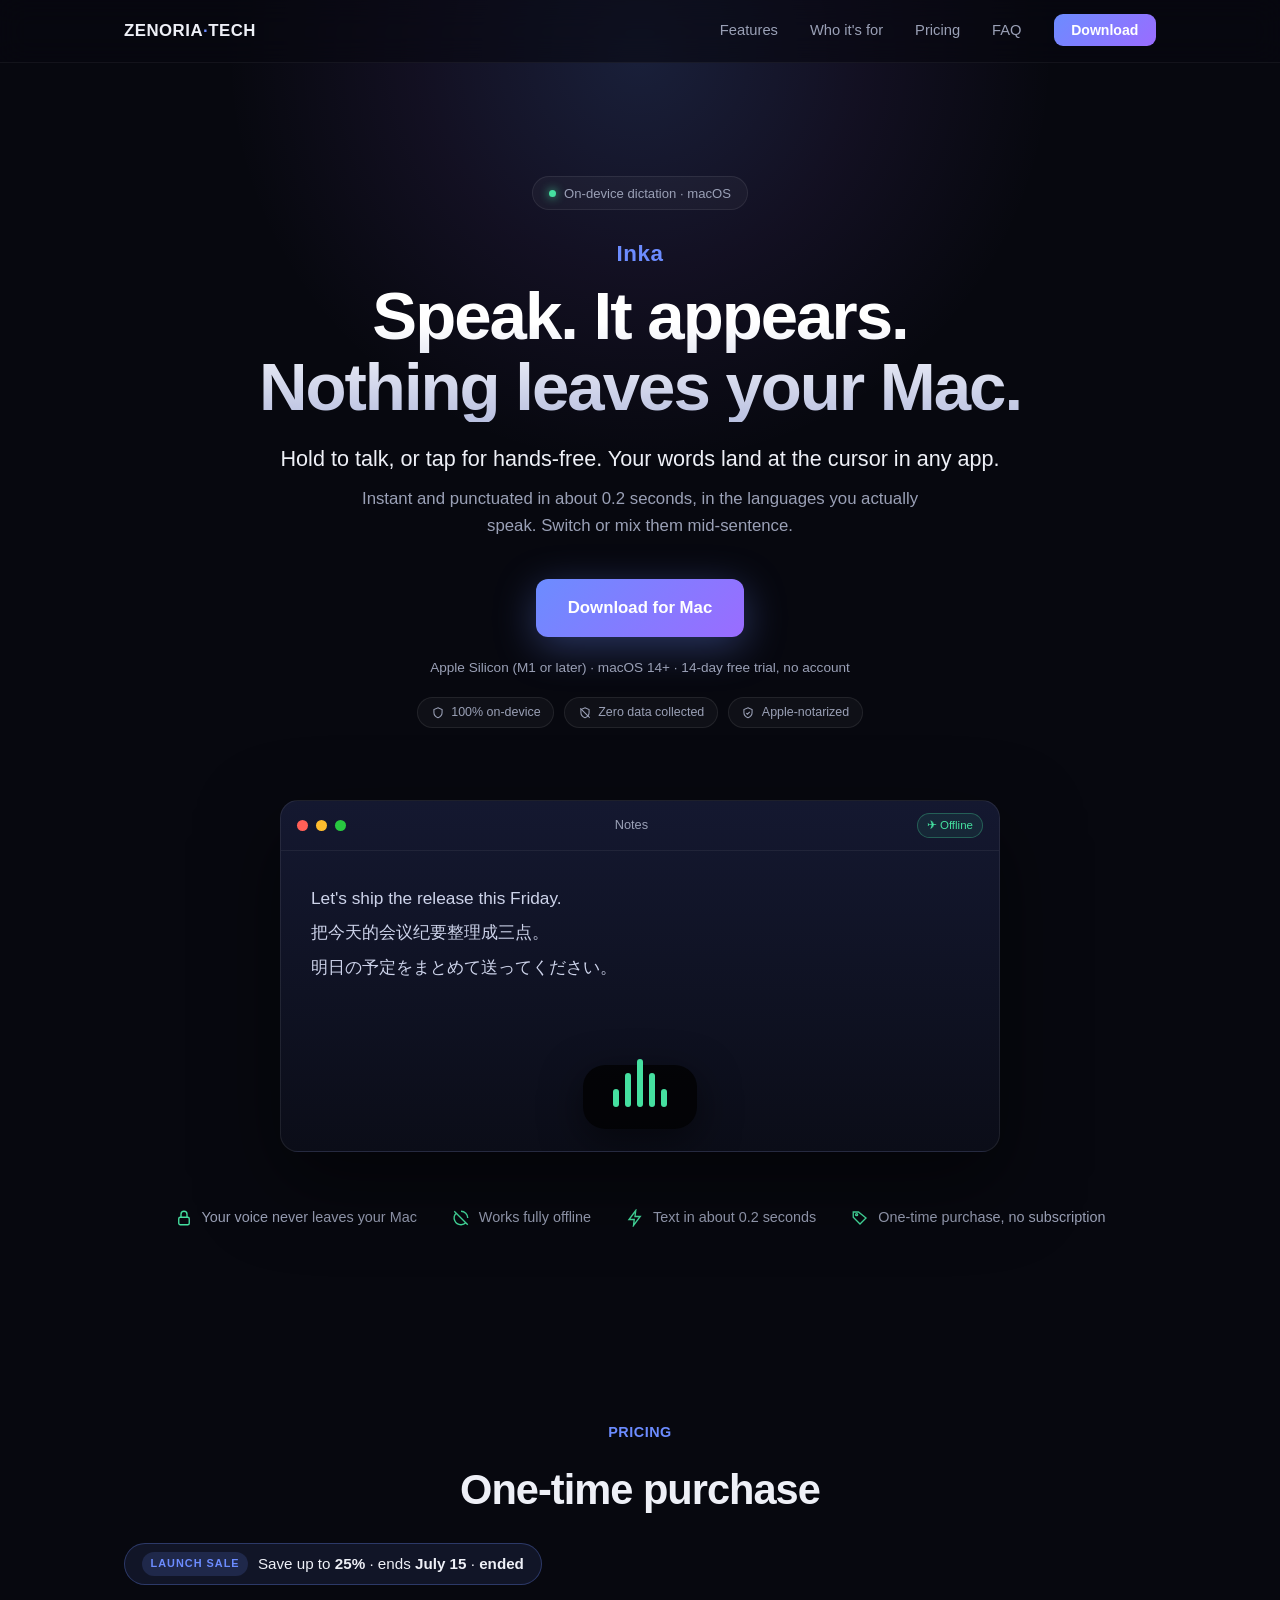
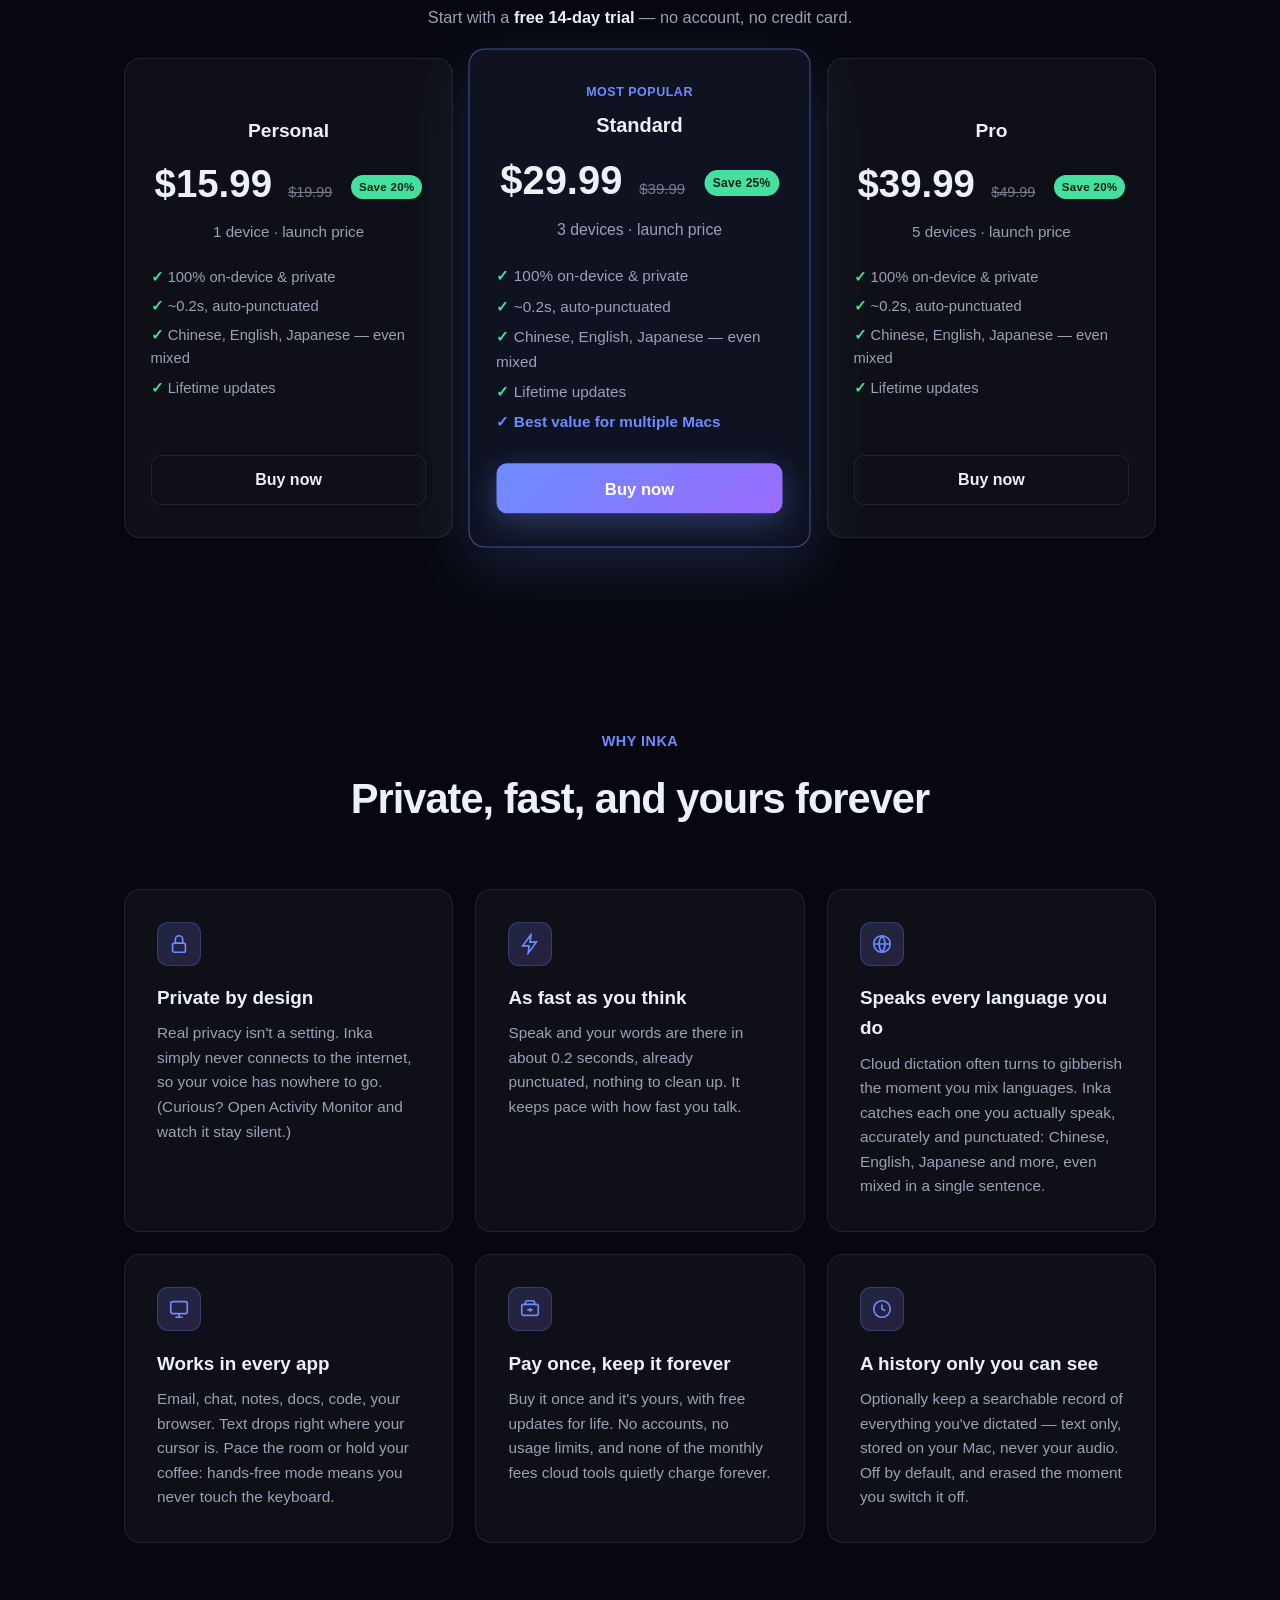
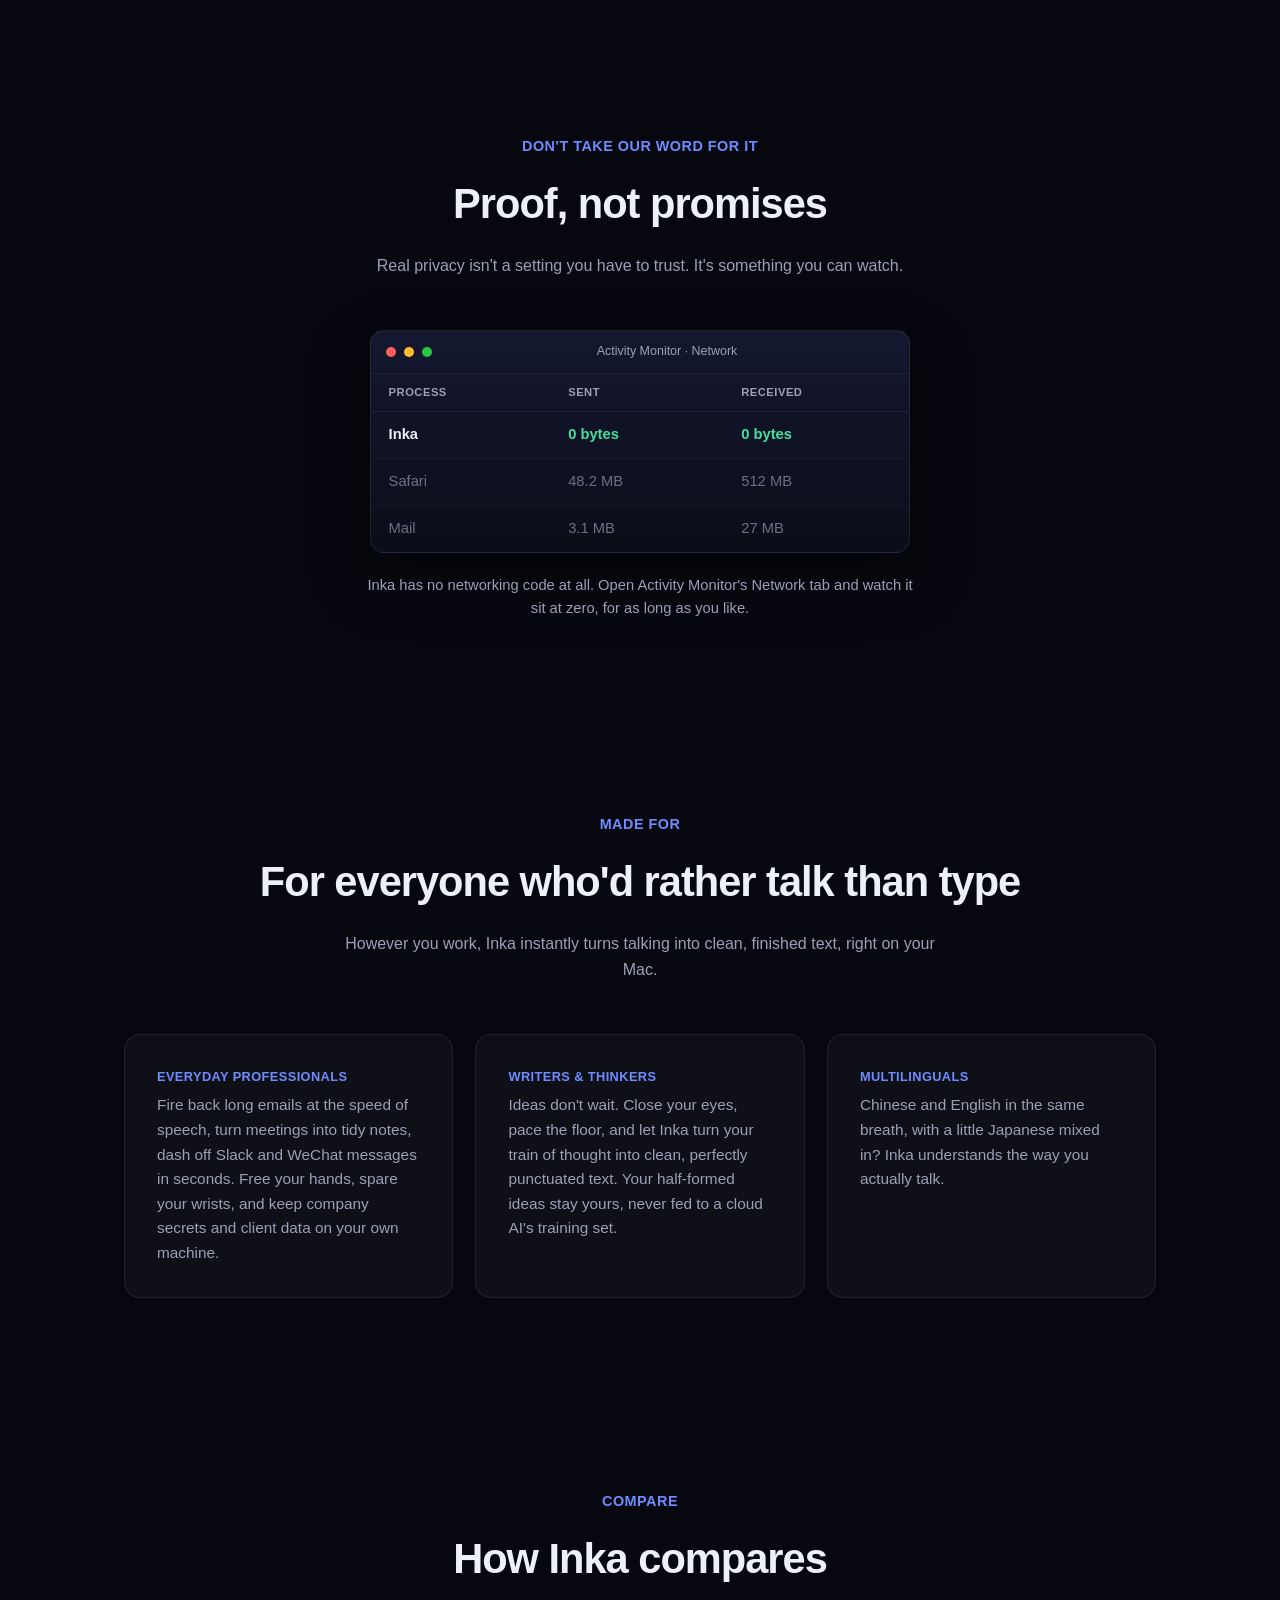
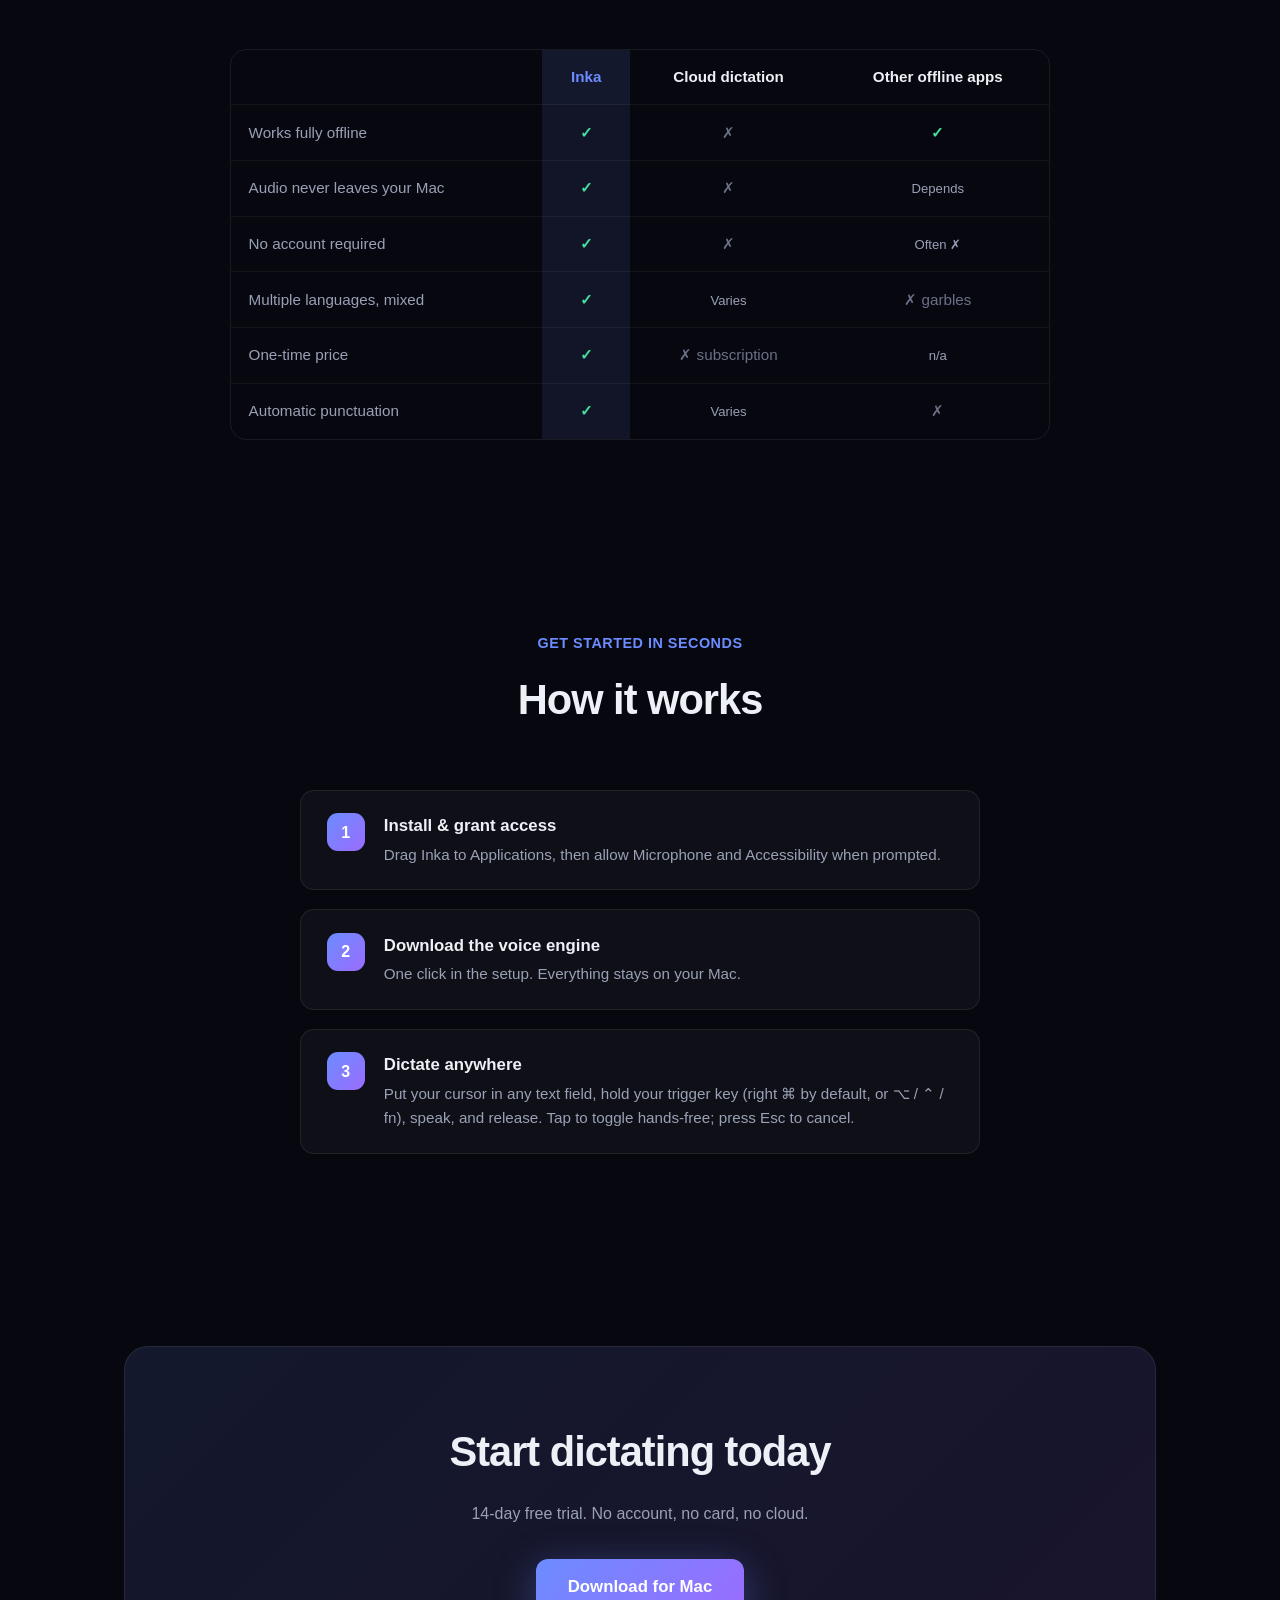
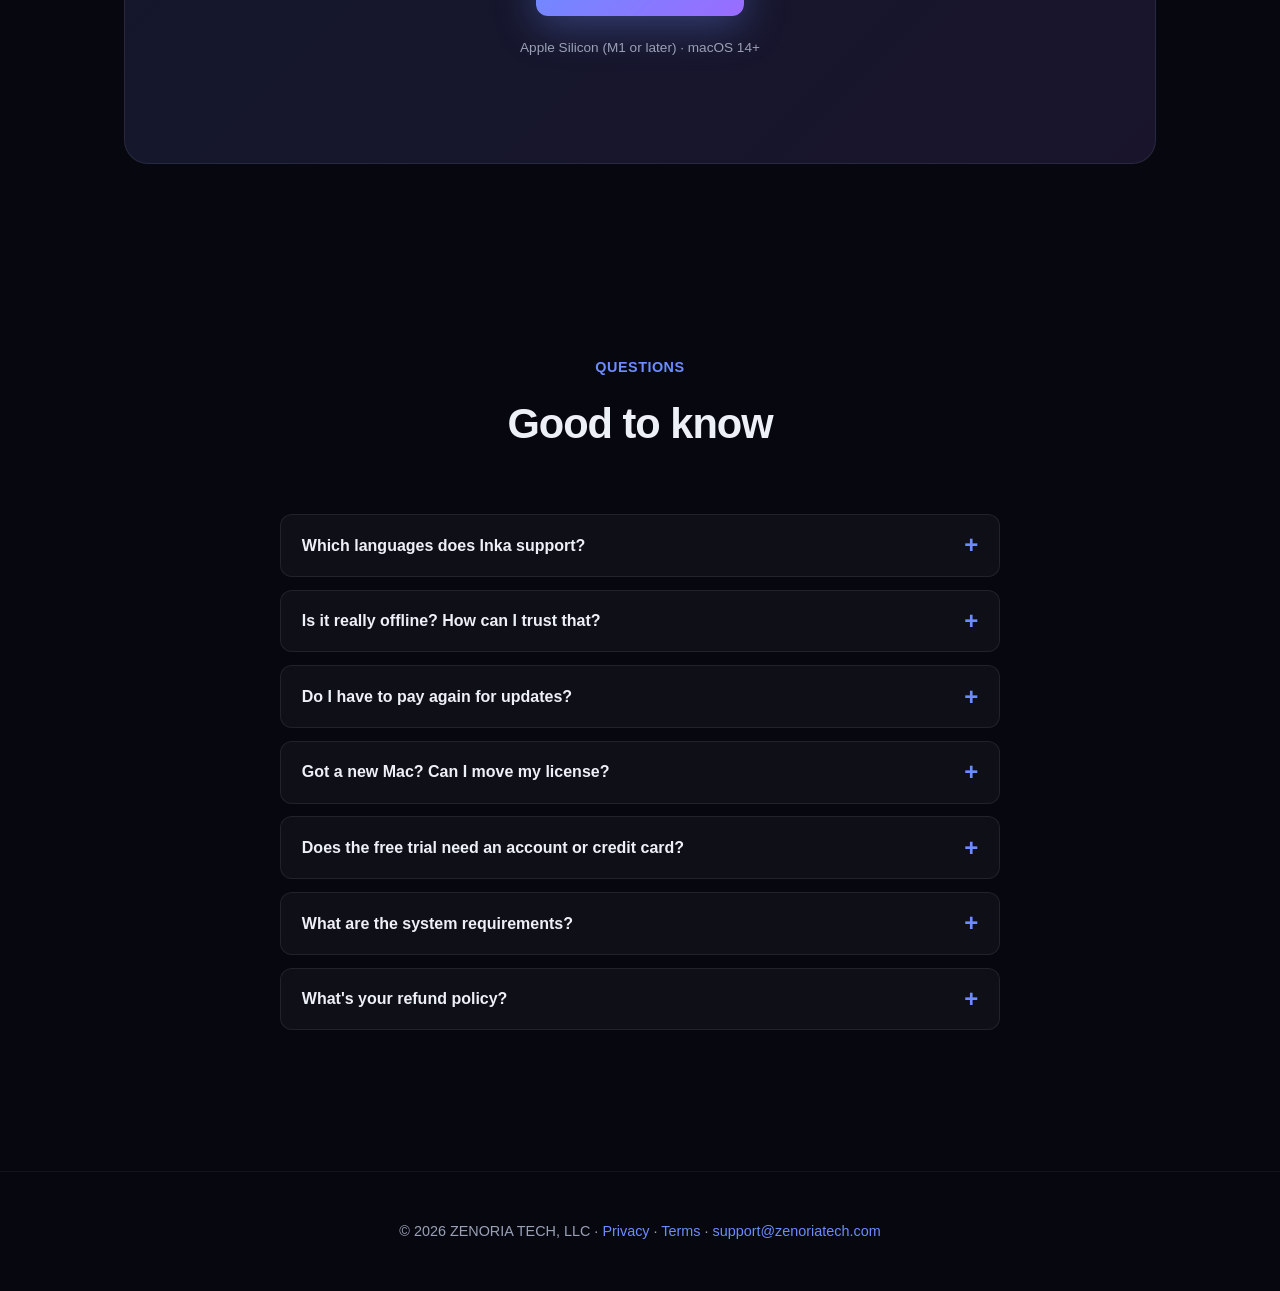
==== commit 2cd84c84: "inka: soften promo banner — translucent outlined pill instead of glowing solid gradient" ====
--- a/inka/index.html
+++ b/inka/index.html
@@ -161,10 +161,11 @@
         .plan .buy { margin-top: auto; display: inline-block; background: linear-gradient(135deg, var(--accent), var(--accent2)); color: #fff; font-weight: 600; padding: .7rem 1.4rem; border-radius: 10px; }
         .plan.featured .buy { box-shadow: 0 8px 30px rgba(108,140,255,0.35); }
         .pricing-note { text-align: center; color: var(--muted); font-size: .9rem; margin-top: 1.5rem; }
-        .promo-banner { display: inline-flex; align-items: center; gap: .75rem; flex-wrap: wrap; justify-content: center; margin: .2rem auto 1.9rem; padding: .75rem 1.3rem; border-radius: 999px; background: linear-gradient(135deg, var(--accent), var(--accent2)); color: #fff; font-size: 1.1rem; font-weight: 600; box-shadow: 0 12px 34px rgba(108,140,255,0.4); }
-        .promo-banner .promo-badge { font-size: .72rem; font-weight: 800; letter-spacing: 1.2px; background: rgba(255,255,255,0.22); padding: .28rem .66rem; border-radius: 999px; }
-        .promo-banner b { font-weight: 800; }
-        .promo-banner.urgent { background: linear-gradient(135deg, #ff8a3d, #ff4d4d); box-shadow: 0 12px 34px rgba(255,77,77,0.42); }
+        .promo-banner { display: inline-flex; align-items: center; gap: .6rem; flex-wrap: wrap; justify-content: center; margin: .2rem auto 1.6rem; padding: .5rem 1.05rem; border-radius: 999px; background: rgba(108,140,255,0.10); border: 1px solid rgba(108,140,255,0.30); color: var(--text); font-size: .95rem; font-weight: 500; }
+        .promo-banner .promo-badge { font-size: .68rem; font-weight: 800; letter-spacing: 1px; color: var(--accent); background: rgba(108,140,255,0.16); padding: .22rem .55rem; border-radius: 999px; }
+        .promo-banner b { font-weight: 700; color: var(--text); }
+        .promo-banner.urgent { background: rgba(255,90,70,0.10); border-color: rgba(255,120,80,0.45); }
+        .promo-banner.urgent .promo-badge { color: #ff8a5c; background: rgba(255,120,80,0.18); }
         .trial-cta { text-align: center; color: var(--muted); margin: -.4rem 0 1.7rem; font-size: 1.02rem; }
         .trial-cta b { color: var(--text); font-weight: 700; }
         .plan .save { display: inline-block; margin-left: .5rem; background: var(--green); color: #07210f; font-size: .72rem; font-weight: 800; letter-spacing: .3px; padding: .18rem .5rem; border-radius: 999px; vertical-align: middle; }
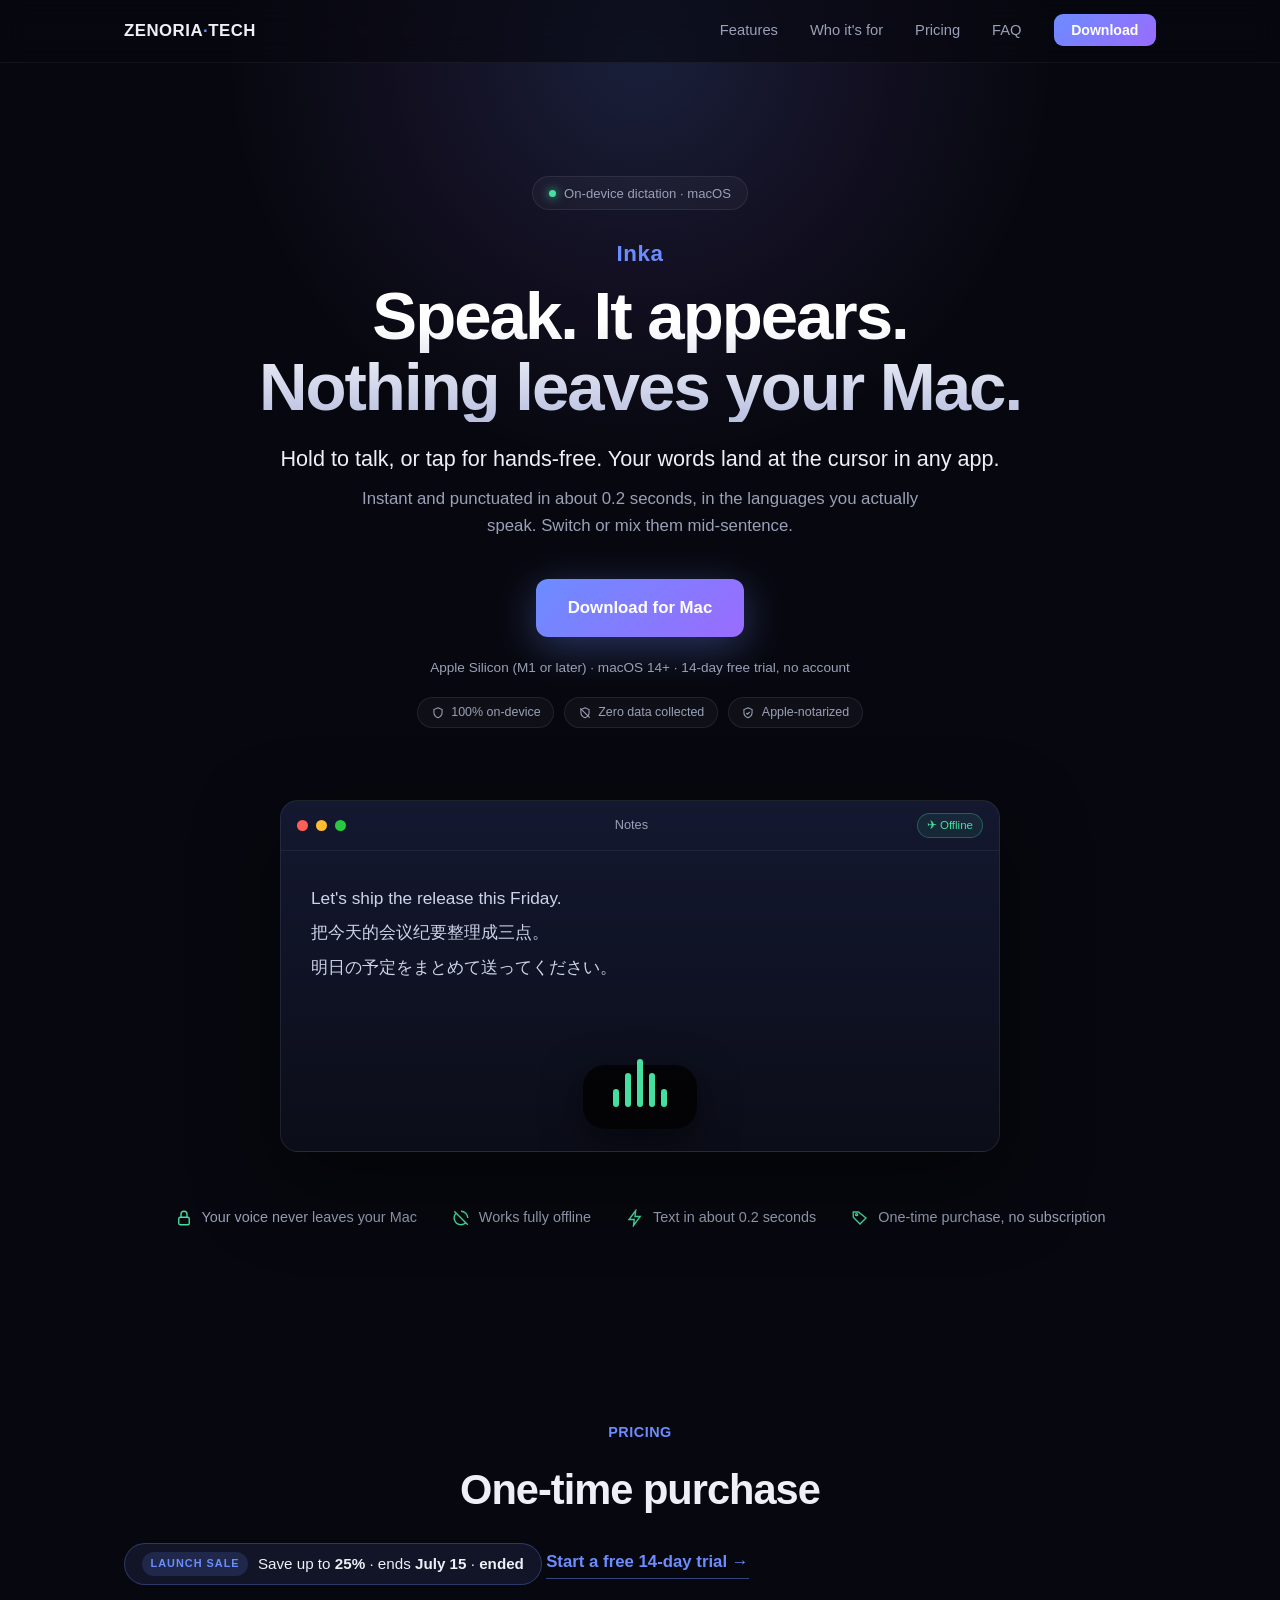
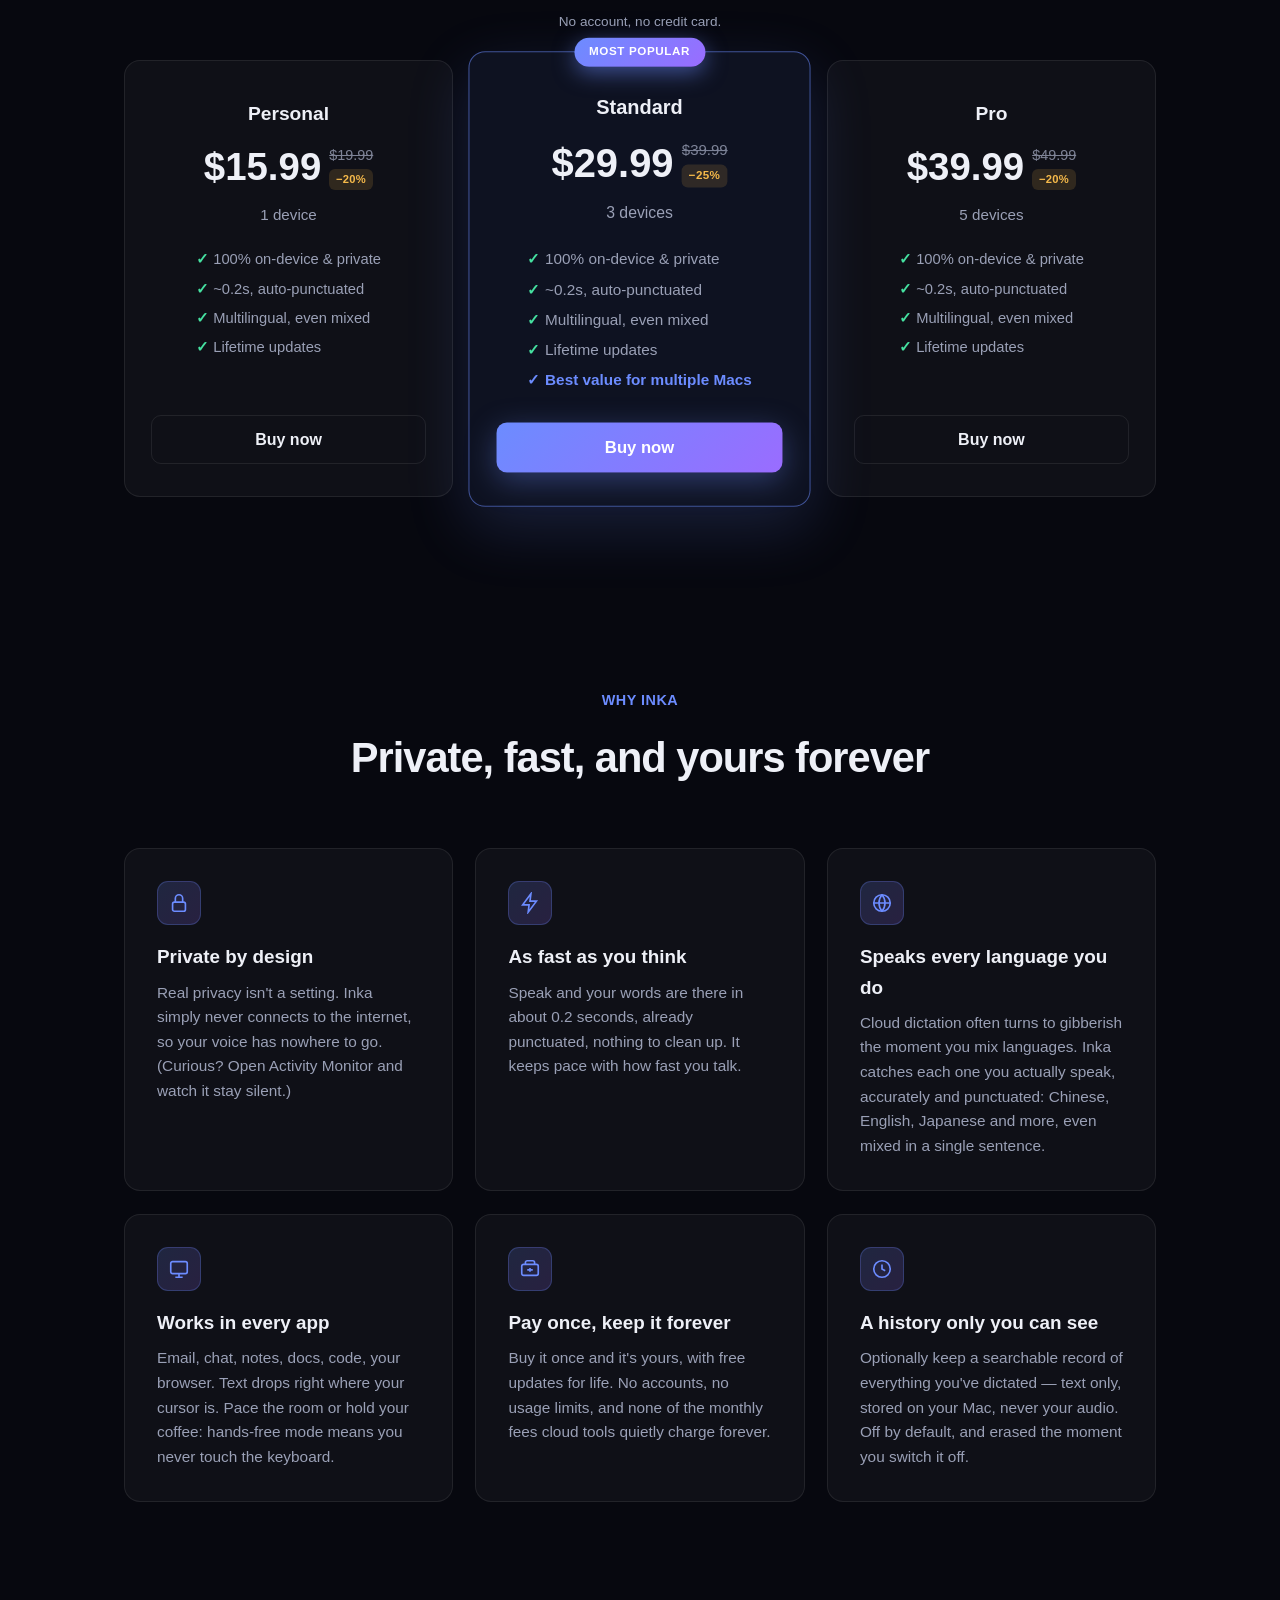
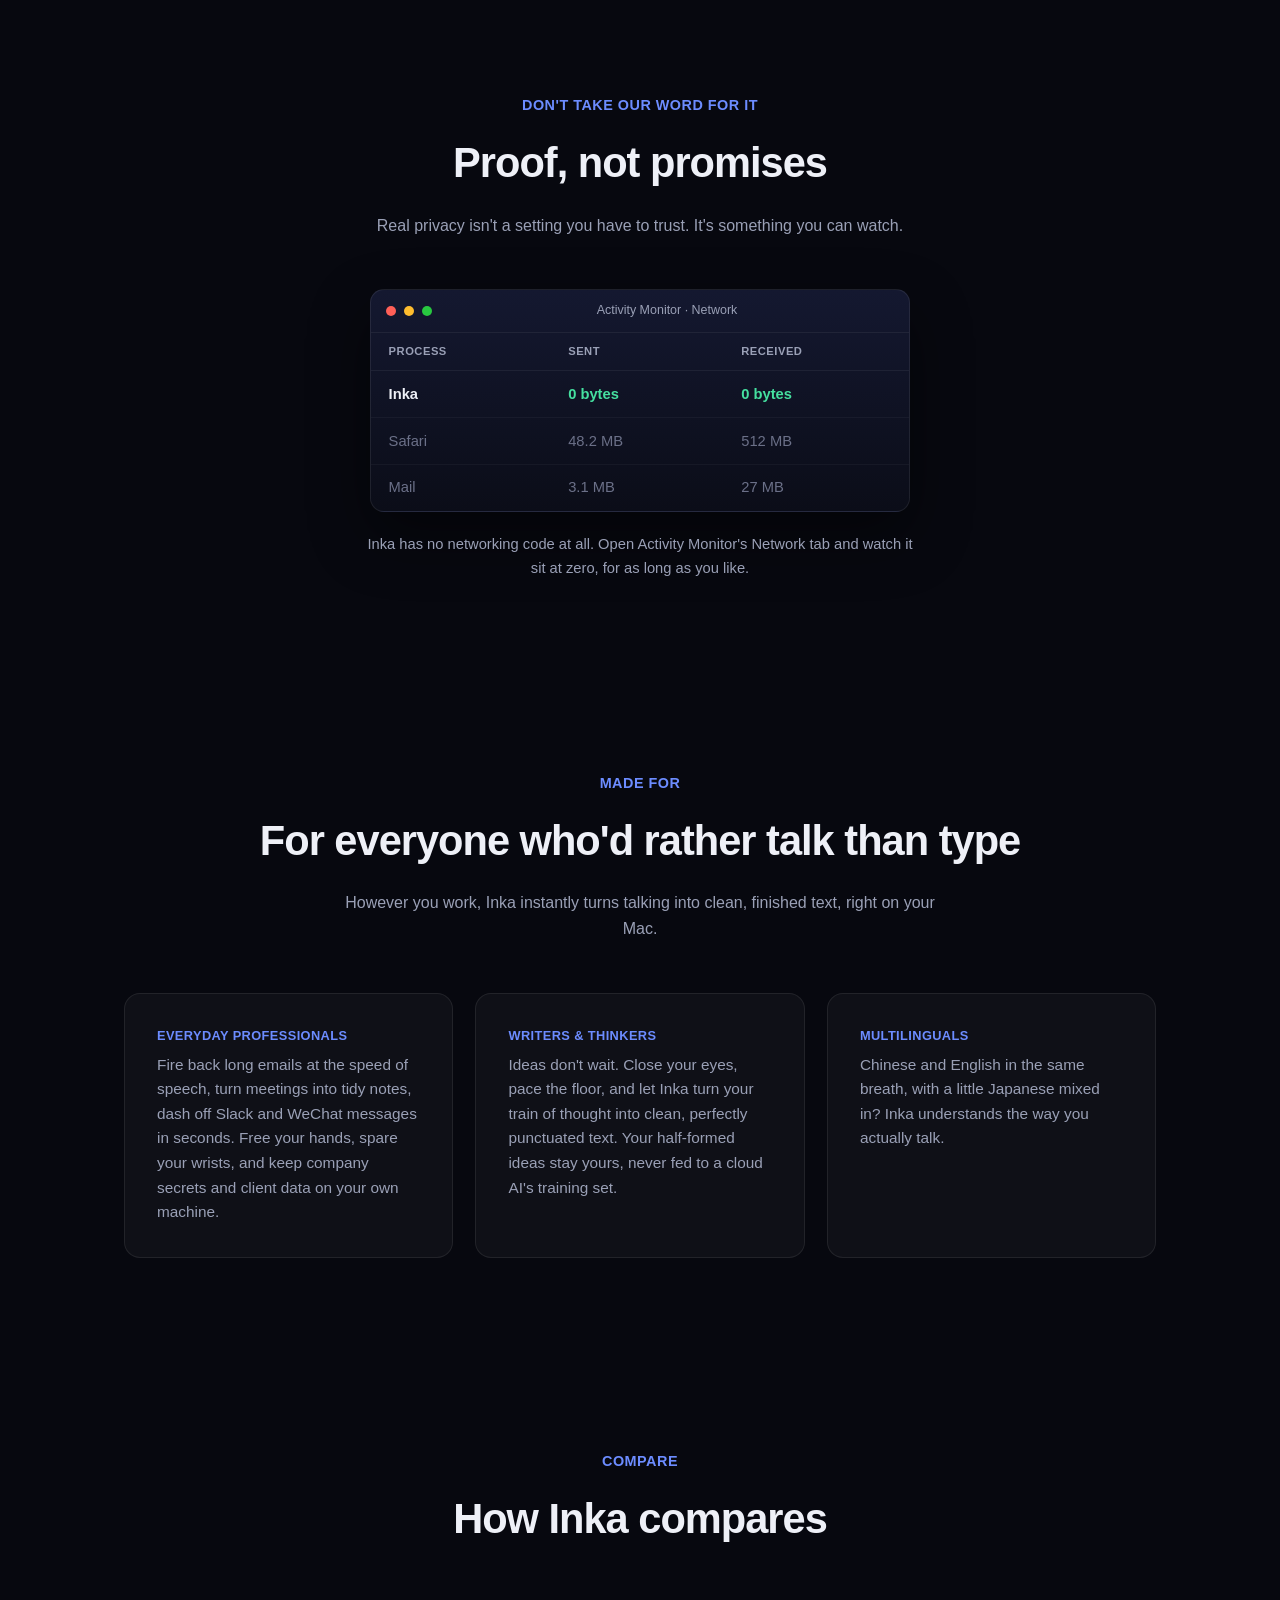
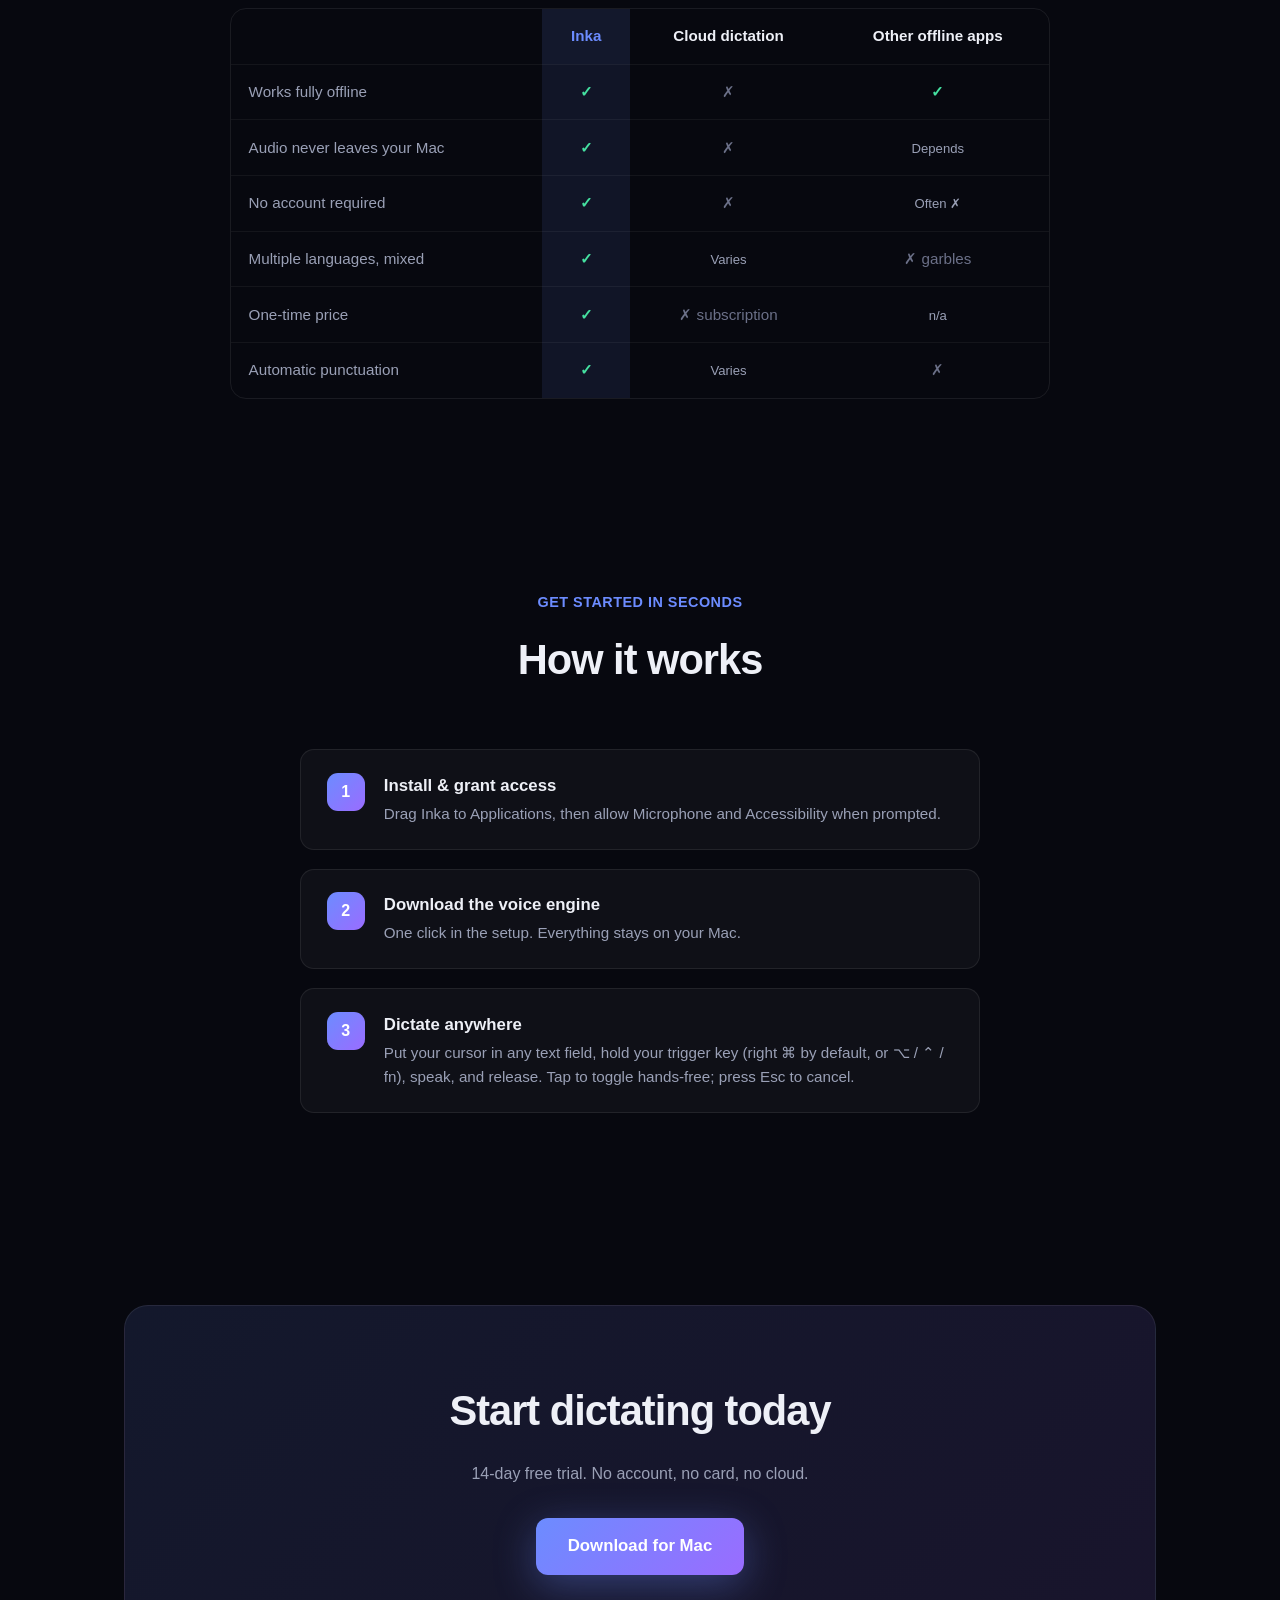
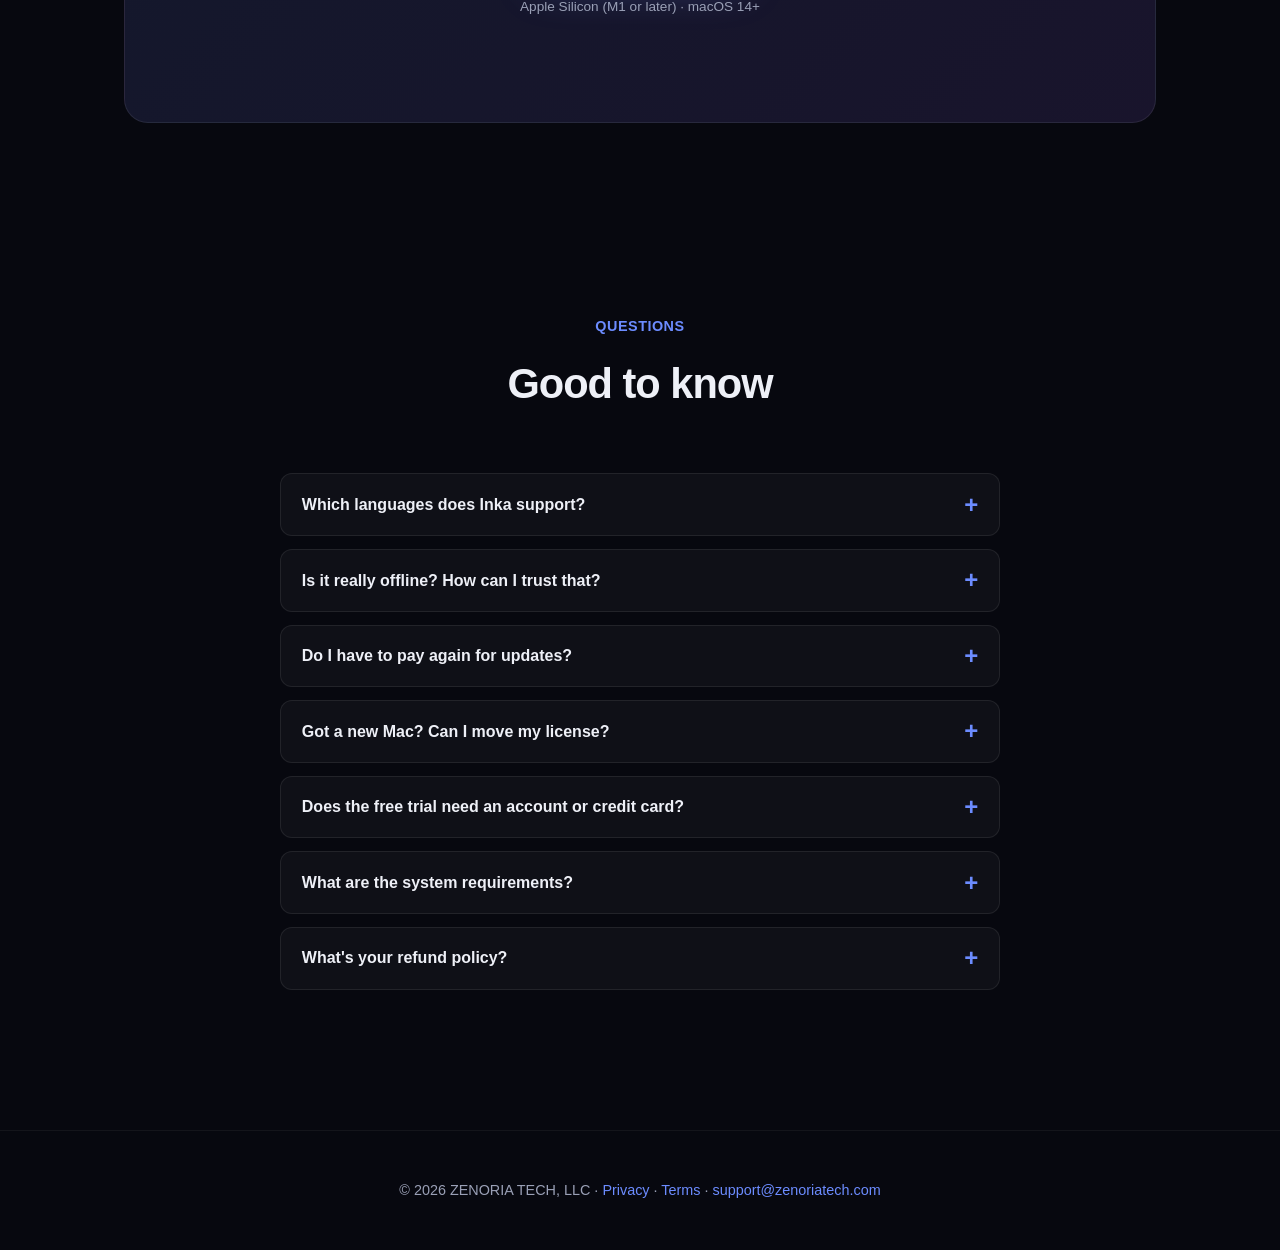
==== commit 1d111f1a: "inka pricing polish: amber discount chip beside strikethrough price, clickable trial link, MOST POPU" ====
--- a/inka/index.html
+++ b/inka/index.html
@@ -150,10 +150,12 @@
         .plan { background: var(--card); border: 1px solid var(--card-border); border-radius: 16px; padding: 2rem 1.6rem; display: flex; flex-direction: column; text-align: center; }
         .plan.featured { border-color: rgba(108,140,255,0.55); background: rgba(108,140,255,0.08); transform: scale(1.04); box-shadow: 0 20px 60px rgba(108,140,255,0.18); position: relative; z-index: 1; }
         .plan .tag { font-size: .75rem; color: var(--accent); font-weight: 700; letter-spacing: .5px; text-transform: uppercase; min-height: 1rem; }
+        .plan.featured .tag { position: absolute; top: 0; left: 50%; transform: translate(-50%, -50%); margin: 0; min-height: 0; background: linear-gradient(135deg, var(--accent), var(--accent2)); color: #fff; padding: .32rem .9rem; border-radius: 999px; font-size: .7rem; font-weight: 800; letter-spacing: .6px; box-shadow: 0 6px 20px rgba(108,140,255,.5); }
         .plan h3 { font-size: 1.2rem; margin: .4rem 0; }
-        .plan .price { font-size: 2.4rem; font-weight: 800; }
+        .plan .price { font-size: 2.4rem; font-weight: 800; display: flex; align-items: center; justify-content: center; gap: .5rem; }
+        .plan .price-meta { display: inline-flex; flex-direction: column; align-items: flex-start; gap: .12rem; }
         .plan .price small { font-size: .9rem; font-weight: 500; color: var(--muted); }
-        .plan .price .was { text-decoration: line-through; opacity: .75; margin-left: .35rem; }
+        .plan .price .was { font-size: .9rem; font-weight: 500; color: var(--muted); text-decoration: line-through; opacity: .8; }
         .plan .devices { color: var(--muted); margin: .3rem 0 1rem; font-size: .95rem; }
         .plan ul { list-style: none; text-align: left; margin: 0 auto 1.4rem; font-size: .92rem; color: var(--muted); display: inline-block; }
         .plan ul li { margin: .35rem 0; }
@@ -166,9 +168,10 @@
         .promo-banner b { font-weight: 700; color: var(--text); }
         .promo-banner.urgent { background: rgba(255,90,70,0.10); border-color: rgba(255,120,80,0.45); }
         .promo-banner.urgent .promo-badge { color: #ff8a5c; background: rgba(255,120,80,0.18); }
-        .trial-cta { text-align: center; color: var(--muted); margin: -.4rem 0 1.7rem; font-size: 1.02rem; }
-        .trial-cta b { color: var(--text); font-weight: 700; }
-        .plan .save { display: inline-block; margin-left: .5rem; background: var(--green); color: #07210f; font-size: .72rem; font-weight: 800; letter-spacing: .3px; padding: .18rem .5rem; border-radius: 999px; vertical-align: middle; }
+        .trial-link { display: inline-block; margin: 0 auto .35rem; color: var(--accent); font-weight: 600; font-size: 1.05rem; border-bottom: 1px solid rgba(108,140,255,.45); padding-bottom: 2px; }
+        .trial-link:hover { color: #fff; border-bottom-color: #fff; }
+        .trial-sub { text-align: center; color: var(--muted); font-size: .85rem; margin: 0 0 1.7rem; }
+        .plan .save { display: inline-block; background: rgba(245,185,74,0.14); color: #f5b94a; font-size: .7rem; font-weight: 800; letter-spacing: .3px; padding: .12rem .42rem; border-radius: 6px; }
         .plan .buy.ghost { background: none; color: var(--text); border: 1px solid var(--card-border); box-shadow: none; }
         .plan .buy.ghost:hover { border-color: var(--accent); color: #fff; }
         .plan ul li.hi { color: var(--accent); font-weight: 700; }
@@ -242,18 +245,18 @@
                 <span>Save up to <b>25%</b> · ends <b>July&nbsp;15</b> · <b id="promo-countdown">limited time</b></span>
             </div>
             <script>(function(){var end=new Date('2026-07-15T23:59:59'),el=document.getElementById('promo-countdown'),banner=document.querySelector('.promo-banner');if(!el)return;var ms=end-new Date();if(ms<=0){el.textContent='ended';return;}var days=Math.ceil(ms/86400000),hours=Math.ceil(ms/3600000);if(days<=3){el.textContent=hours+' hours left';if(banner)banner.classList.add('urgent');}else{el.textContent=days+' days left';}}());</script>
-            <p class="trial-cta">Start with a <b>free 14-day trial</b> — no account, no credit card.</p>
+            <a class="trial-link" href="https://github.com/zenoriatech/inka/releases/latest/download/Inka.dmg">Start a free 14-day trial →</a>
+            <p class="trial-sub">No account, no credit card.</p>
             <div class="plans">
                 <!-- .buy hrefs = Lemon Squeezy checkout per variant. Same URL in test & live; starts taking real payments once the store is activated. -->
                 <div class="plan">
-                    <div class="tag">&nbsp;</div>
                     <h3>Personal</h3>
-                    <div class="price">$15.99 <small class="was">$19.99</small> <span class="save">Save 20%</span></div>
-                    <div class="devices">1 device · launch price</div>
+                    <div class="price">$15.99<span class="price-meta"><span class="was">$19.99</span><span class="save">−20%</span></span></div>
+                    <div class="devices">1 device</div>
                     <ul>
                         <li>100% on-device &amp; private</li>
                         <li>~0.2s, auto-punctuated</li>
-                        <li>Chinese, English, Japanese — even mixed</li>
+                        <li>Multilingual, even mixed</li>
                         <li>Lifetime updates</li>
                     </ul>
                     <a class="buy ghost" href="https://inkaapp.lemonsqueezy.com/checkout/buy/91cb22ff-dcd1-419b-a201-19347f004b37" target="_blank" rel="noopener">Buy now</a>
@@ -261,26 +264,25 @@
                 <div class="plan featured">
                     <div class="tag">Most popular</div>
                     <h3>Standard</h3>
-                    <div class="price">$29.99 <small class="was">$39.99</small> <span class="save">Save 25%</span></div>
-                    <div class="devices">3 devices · launch price</div>
+                    <div class="price">$29.99<span class="price-meta"><span class="was">$39.99</span><span class="save">−25%</span></span></div>
+                    <div class="devices">3 devices</div>
                     <ul>
                         <li>100% on-device &amp; private</li>
                         <li>~0.2s, auto-punctuated</li>
-                        <li>Chinese, English, Japanese — even mixed</li>
+                        <li>Multilingual, even mixed</li>
                         <li>Lifetime updates</li>
                         <li class="hi">Best value for multiple Macs</li>
                     </ul>
                     <a class="buy" href="https://inkaapp.lemonsqueezy.com/checkout/buy/dff6b6b3-9014-40ba-913a-5e273452cf99" target="_blank" rel="noopener">Buy now</a>
                 </div>
                 <div class="plan">
-                    <div class="tag">&nbsp;</div>
                     <h3>Pro</h3>
-                    <div class="price">$39.99 <small class="was">$49.99</small> <span class="save">Save 20%</span></div>
-                    <div class="devices">5 devices · launch price</div>
+                    <div class="price">$39.99<span class="price-meta"><span class="was">$49.99</span><span class="save">−20%</span></span></div>
+                    <div class="devices">5 devices</div>
                     <ul>
                         <li>100% on-device &amp; private</li>
                         <li>~0.2s, auto-punctuated</li>
-                        <li>Chinese, English, Japanese — even mixed</li>
+                        <li>Multilingual, even mixed</li>
                         <li>Lifetime updates</li>
                     </ul>
                     <a class="buy ghost" href="https://inkaapp.lemonsqueezy.com/checkout/buy/df99659d-2064-437f-a510-7438b0a2d98b" target="_blank" rel="noopener">Buy now</a>
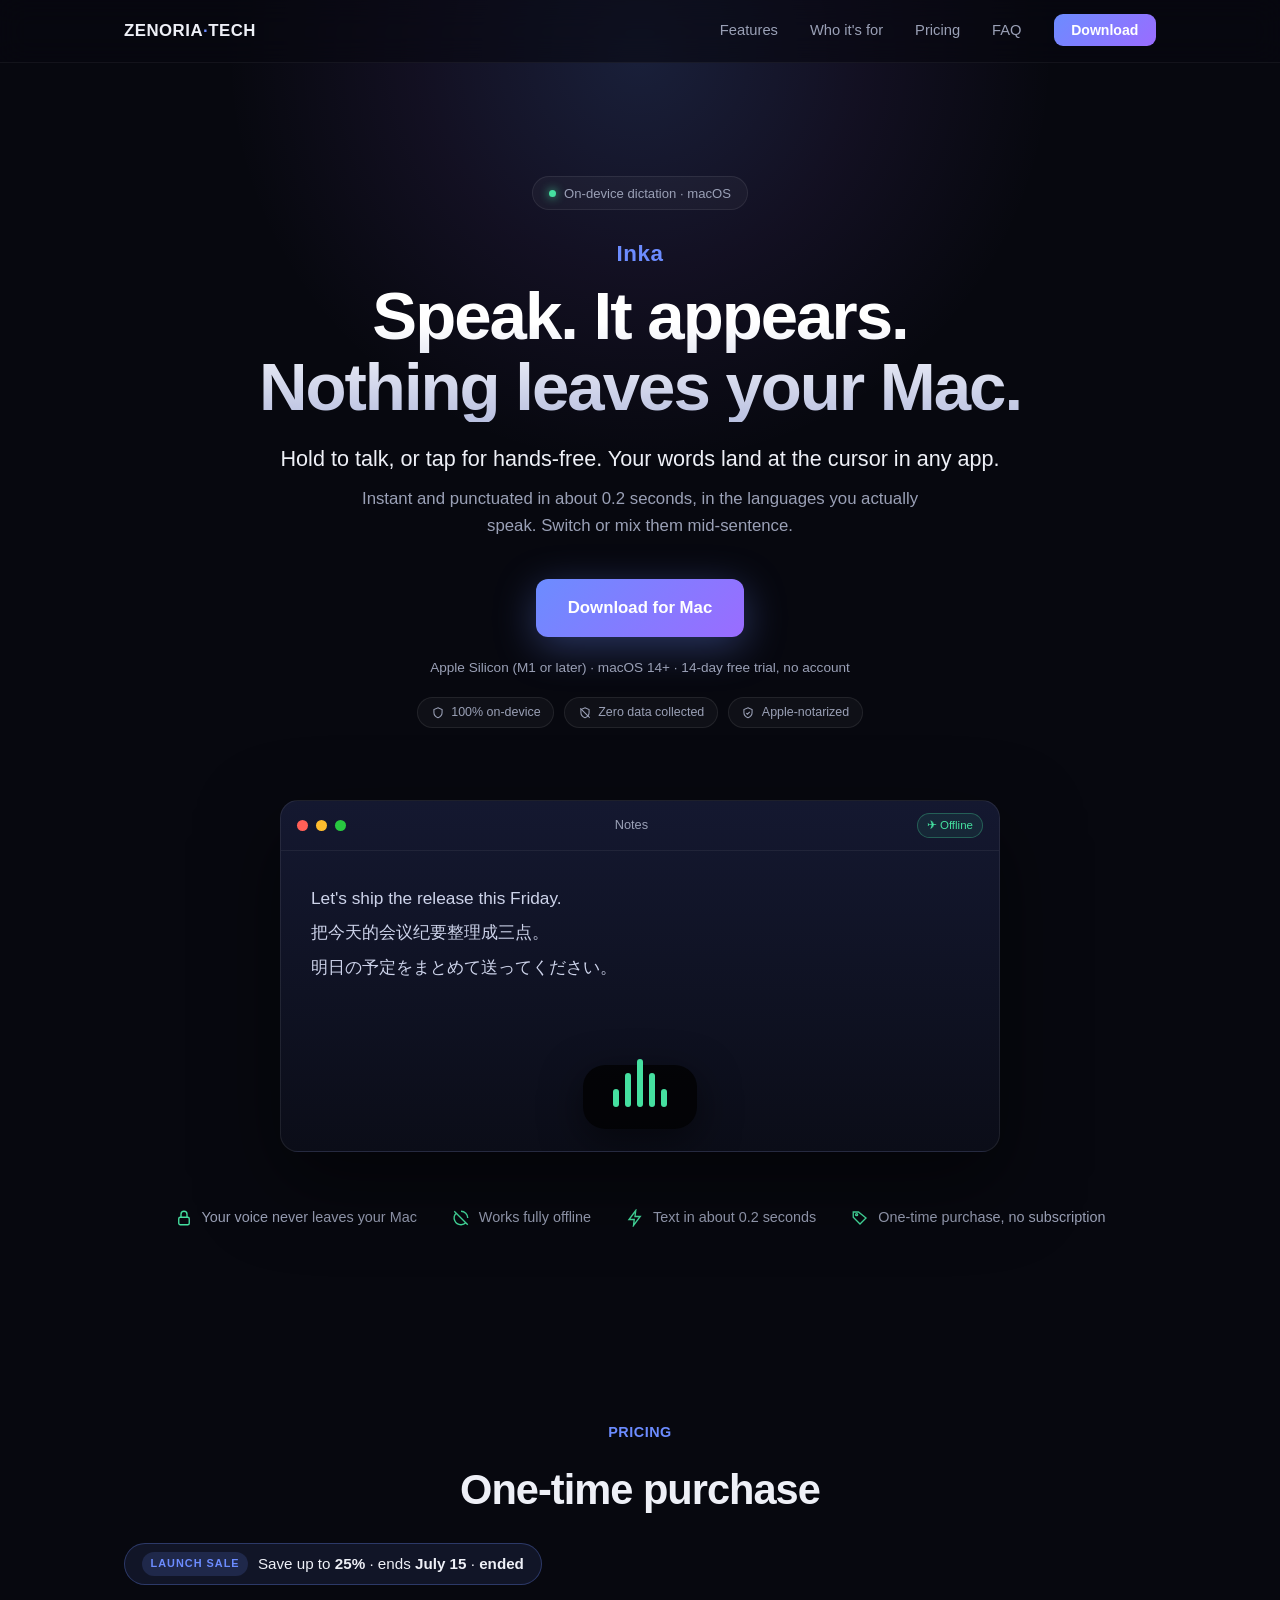
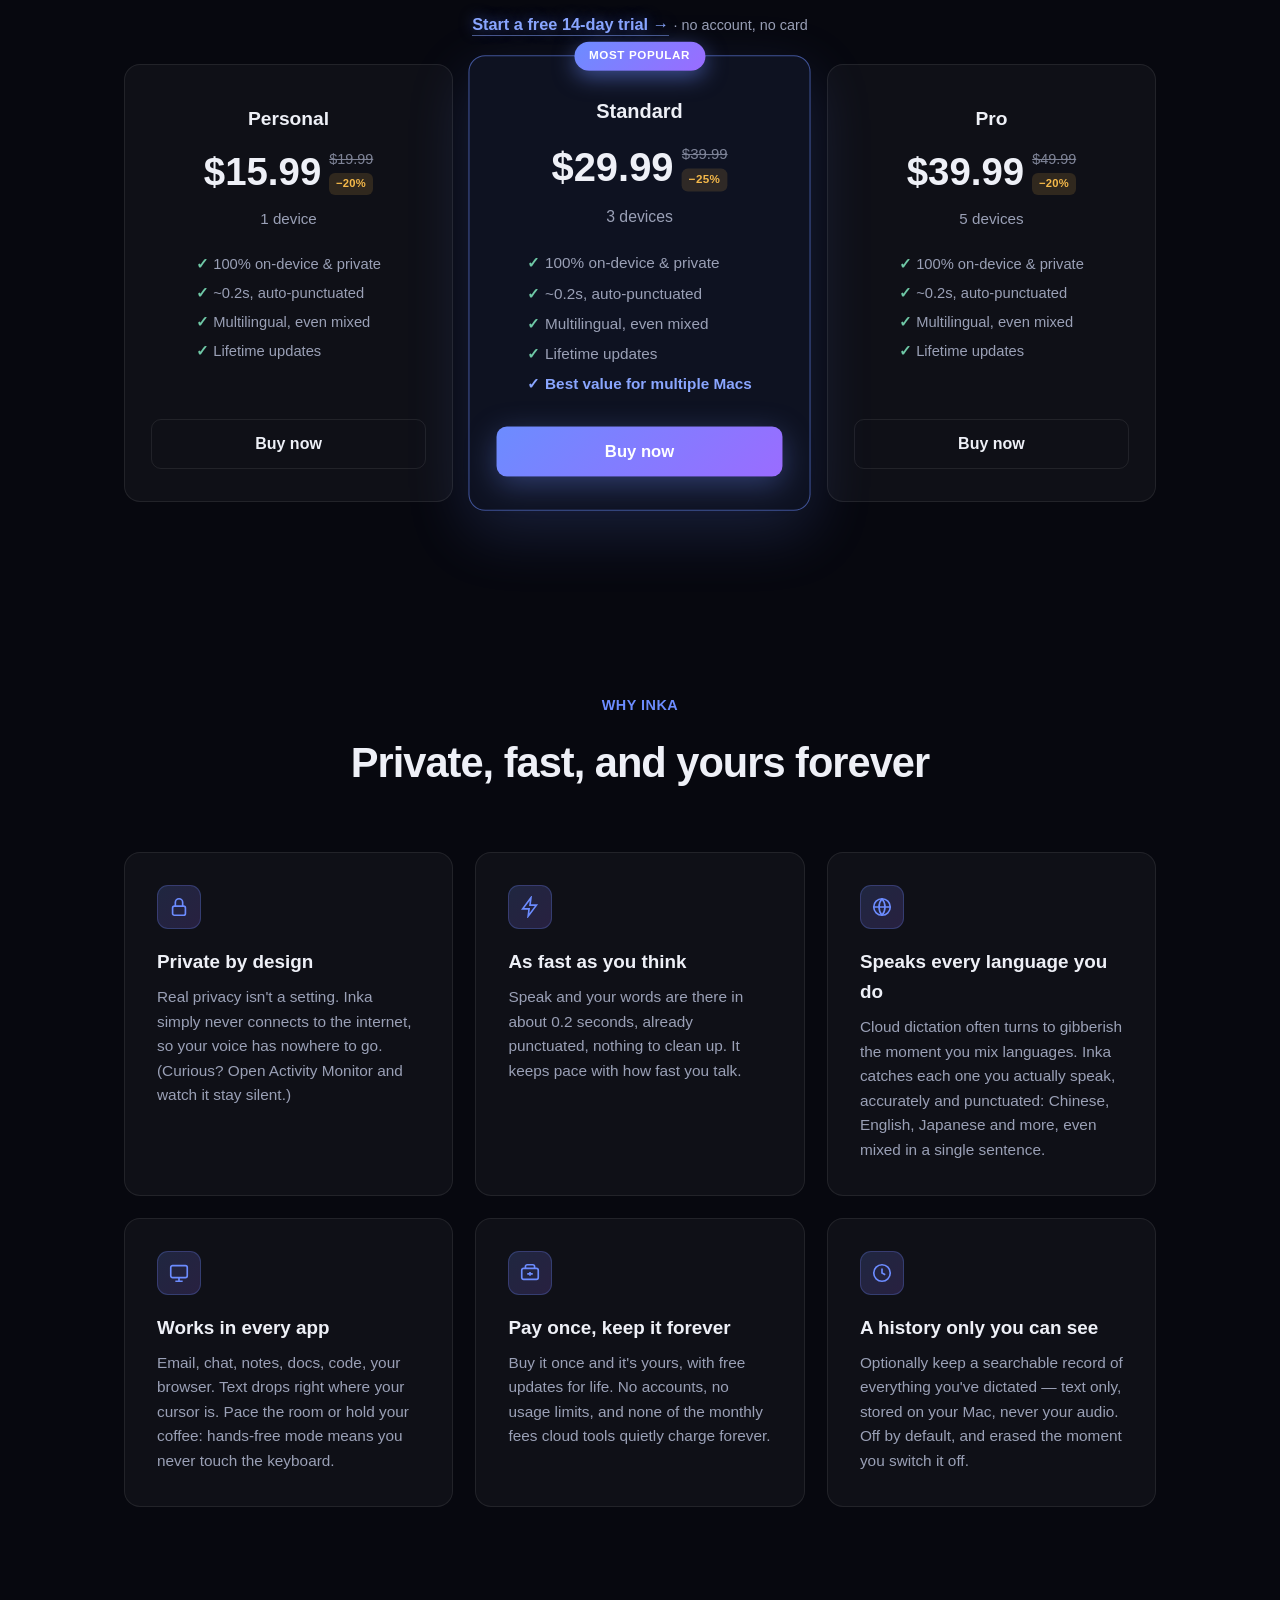
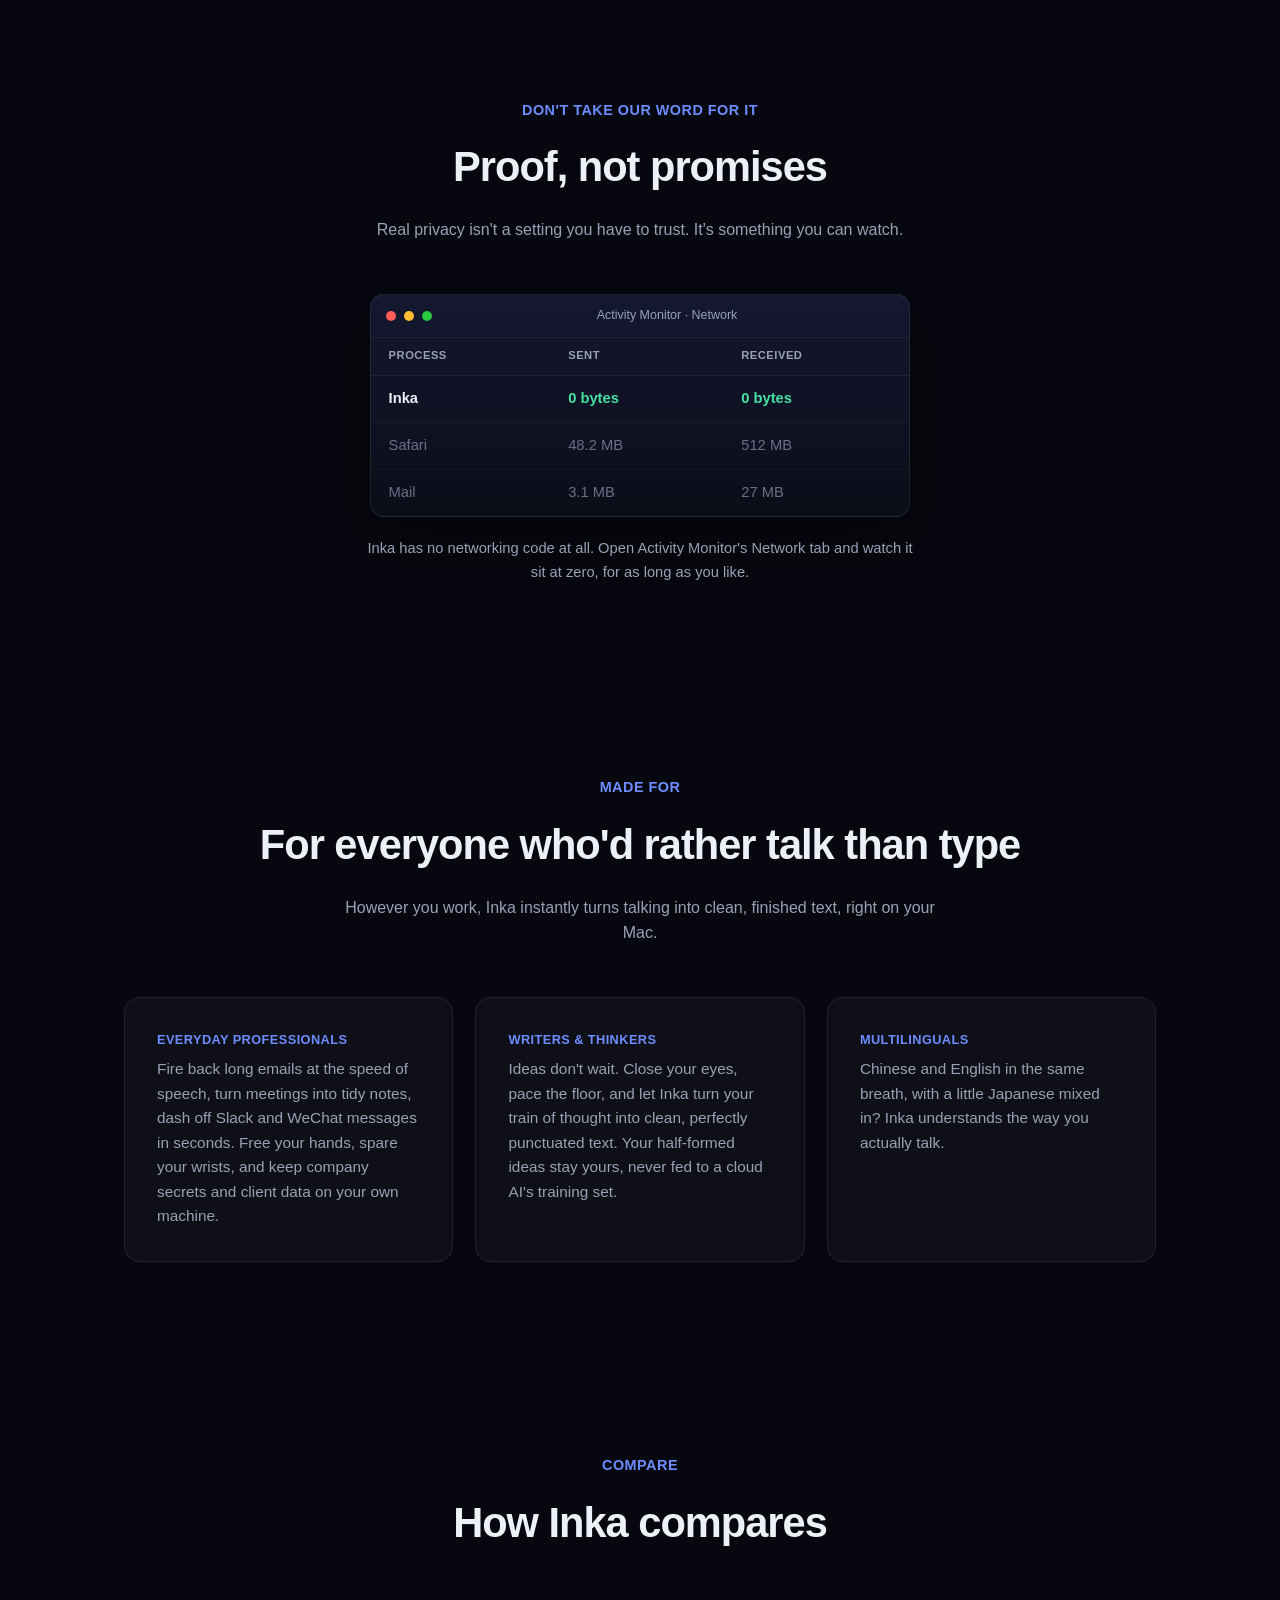
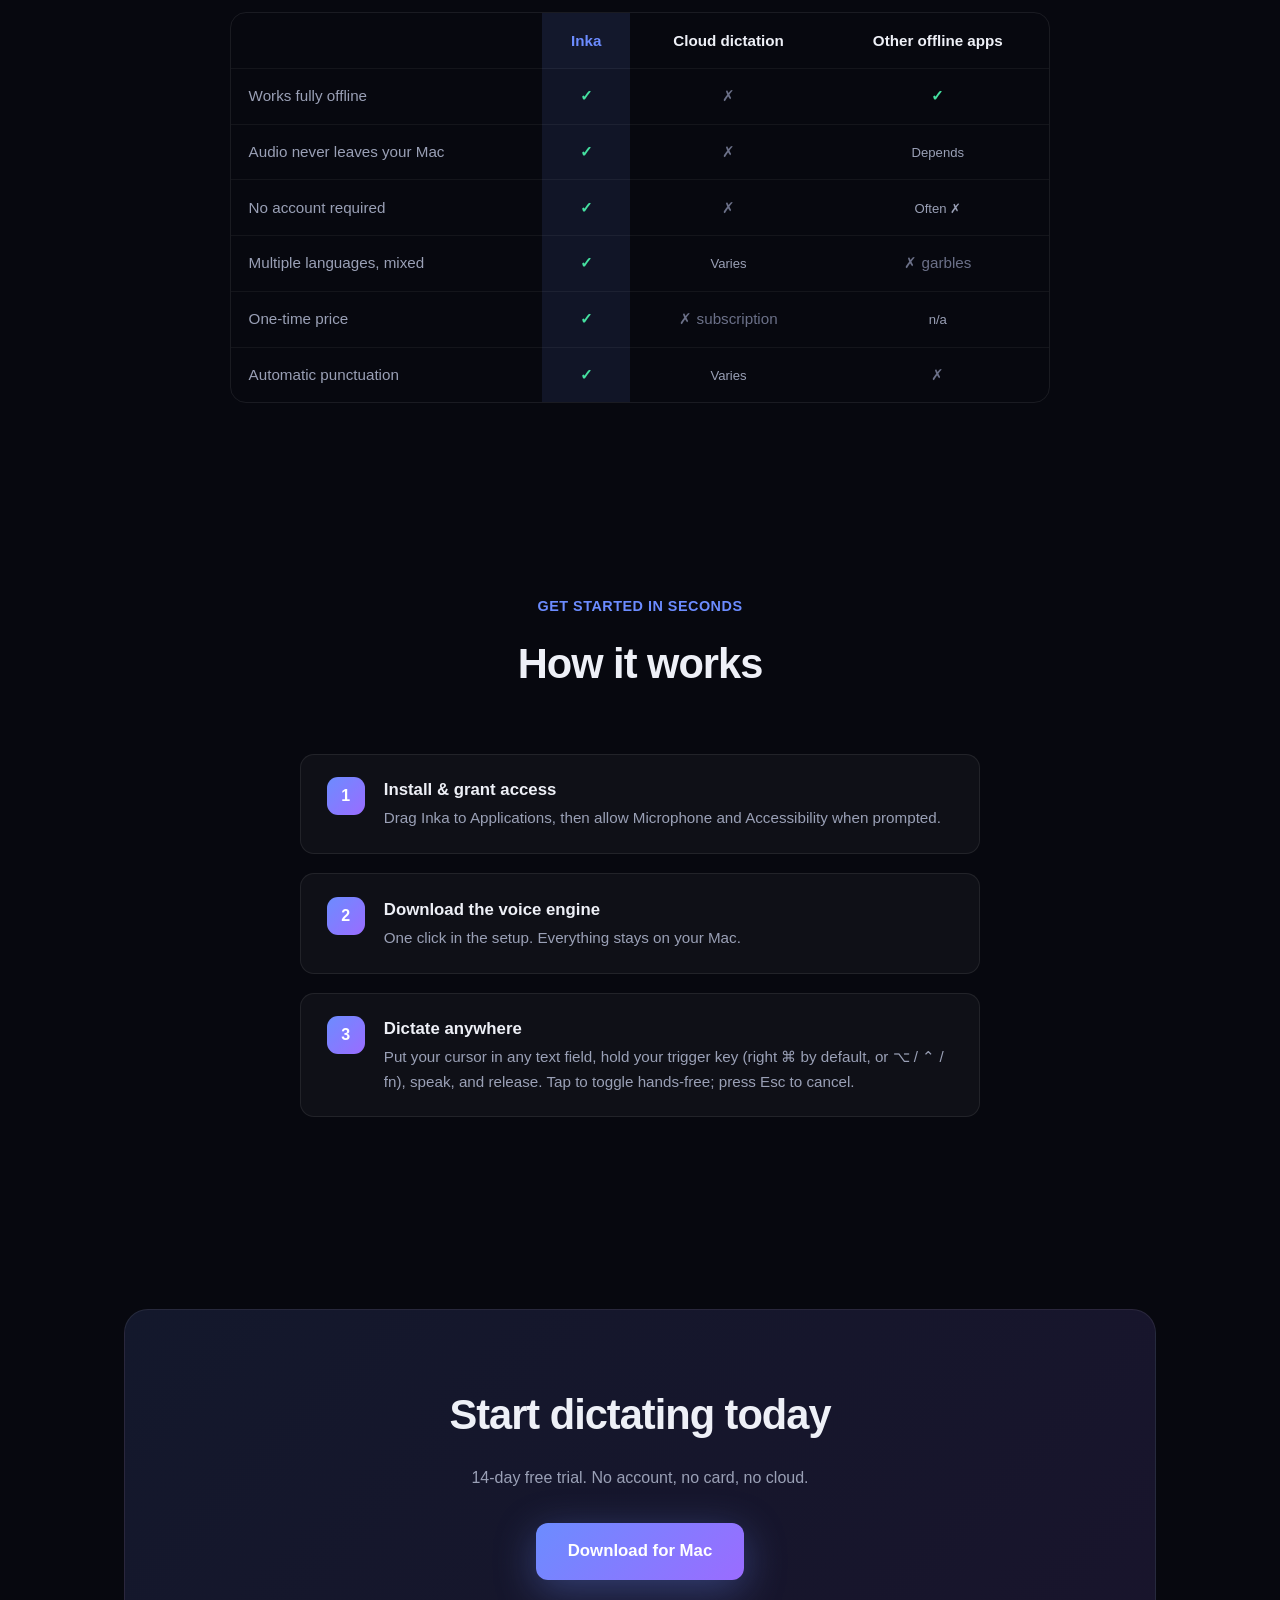
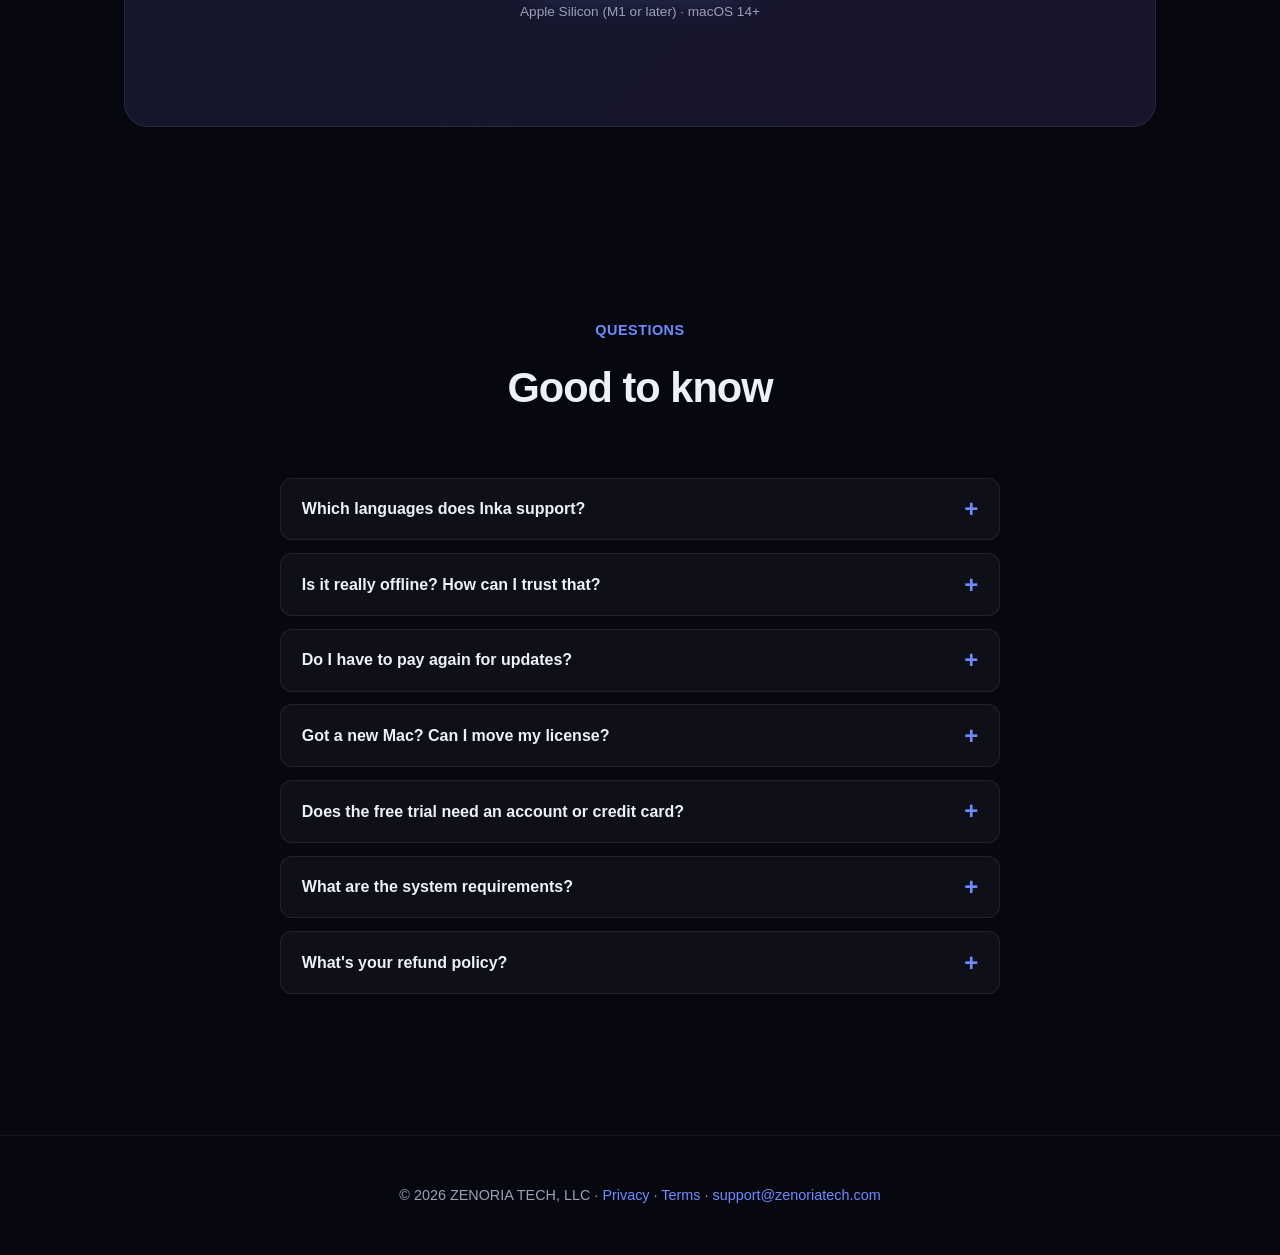
==== commit 06170be6: "inka pricing: merge trial+disclaimer into one subtitle line; cohere checkmark/highlight colors to th" ====
--- a/inka/index.html
+++ b/inka/index.html
@@ -159,7 +159,7 @@
         .plan .devices { color: var(--muted); margin: .3rem 0 1rem; font-size: .95rem; }
         .plan ul { list-style: none; text-align: left; margin: 0 auto 1.4rem; font-size: .92rem; color: var(--muted); display: inline-block; }
         .plan ul li { margin: .35rem 0; }
-        .plan ul li::before { content: "✓ "; color: var(--green); font-weight: 700; }
+        .plan ul li::before { content: "✓ "; color: #6fc8a6; font-weight: 700; }
         .plan .buy { margin-top: auto; display: inline-block; background: linear-gradient(135deg, var(--accent), var(--accent2)); color: #fff; font-weight: 600; padding: .7rem 1.4rem; border-radius: 10px; }
         .plan.featured .buy { box-shadow: 0 8px 30px rgba(108,140,255,0.35); }
         .pricing-note { text-align: center; color: var(--muted); font-size: .9rem; margin-top: 1.5rem; }
@@ -168,14 +168,15 @@
         .promo-banner b { font-weight: 700; color: var(--text); }
         .promo-banner.urgent { background: rgba(255,90,70,0.10); border-color: rgba(255,120,80,0.45); }
         .promo-banner.urgent .promo-badge { color: #ff8a5c; background: rgba(255,120,80,0.18); }
-        .trial-link { display: inline-block; margin: 0 auto .35rem; color: var(--accent); font-weight: 600; font-size: 1.05rem; border-bottom: 1px solid rgba(108,140,255,.45); padding-bottom: 2px; }
+        .trial-line { text-align: center; margin: 0 0 1.7rem; font-size: 1.02rem; }
+        .trial-link { color: #8aa6ff; font-weight: 600; border-bottom: 1px solid rgba(138,166,255,.5); padding-bottom: 2px; text-shadow: 0 0 14px rgba(108,140,255,.5); transition: color .15s, border-color .15s; }
         .trial-link:hover { color: #fff; border-bottom-color: #fff; }
-        .trial-sub { text-align: center; color: var(--muted); font-size: .85rem; margin: 0 0 1.7rem; }
+        .trial-line .trial-sub { color: var(--muted); font-size: .9rem; text-shadow: none; }
         .plan .save { display: inline-block; background: rgba(245,185,74,0.14); color: #f5b94a; font-size: .7rem; font-weight: 800; letter-spacing: .3px; padding: .12rem .42rem; border-radius: 6px; }
         .plan .buy.ghost { background: none; color: var(--text); border: 1px solid var(--card-border); box-shadow: none; }
         .plan .buy.ghost:hover { border-color: var(--accent); color: #fff; }
-        .plan ul li.hi { color: var(--accent); font-weight: 700; }
-        .plan ul li.hi::before { color: var(--accent); }
+        .plan ul li.hi { color: #8aa6ff; font-weight: 700; }
+        .plan ul li.hi::before { color: #8aa6ff; }
     </style>
 </head>
 
@@ -245,8 +246,7 @@
                 <span>Save up to <b>25%</b> · ends <b>July&nbsp;15</b> · <b id="promo-countdown">limited time</b></span>
             </div>
             <script>(function(){var end=new Date('2026-07-15T23:59:59'),el=document.getElementById('promo-countdown'),banner=document.querySelector('.promo-banner');if(!el)return;var ms=end-new Date();if(ms<=0){el.textContent='ended';return;}var days=Math.ceil(ms/86400000),hours=Math.ceil(ms/3600000);if(days<=3){el.textContent=hours+' hours left';if(banner)banner.classList.add('urgent');}else{el.textContent=days+' days left';}}());</script>
-            <a class="trial-link" href="https://github.com/zenoriatech/inka/releases/latest/download/Inka.dmg">Start a free 14-day trial →</a>
-            <p class="trial-sub">No account, no credit card.</p>
+            <p class="trial-line"><a class="trial-link" href="https://github.com/zenoriatech/inka/releases/latest/download/Inka.dmg">Start a free 14-day trial →</a> <span class="trial-sub">· no account, no card</span></p>
             <div class="plans">
                 <!-- .buy hrefs = Lemon Squeezy checkout per variant. Same URL in test & live; starts taking real payments once the store is activated. -->
                 <div class="plan">
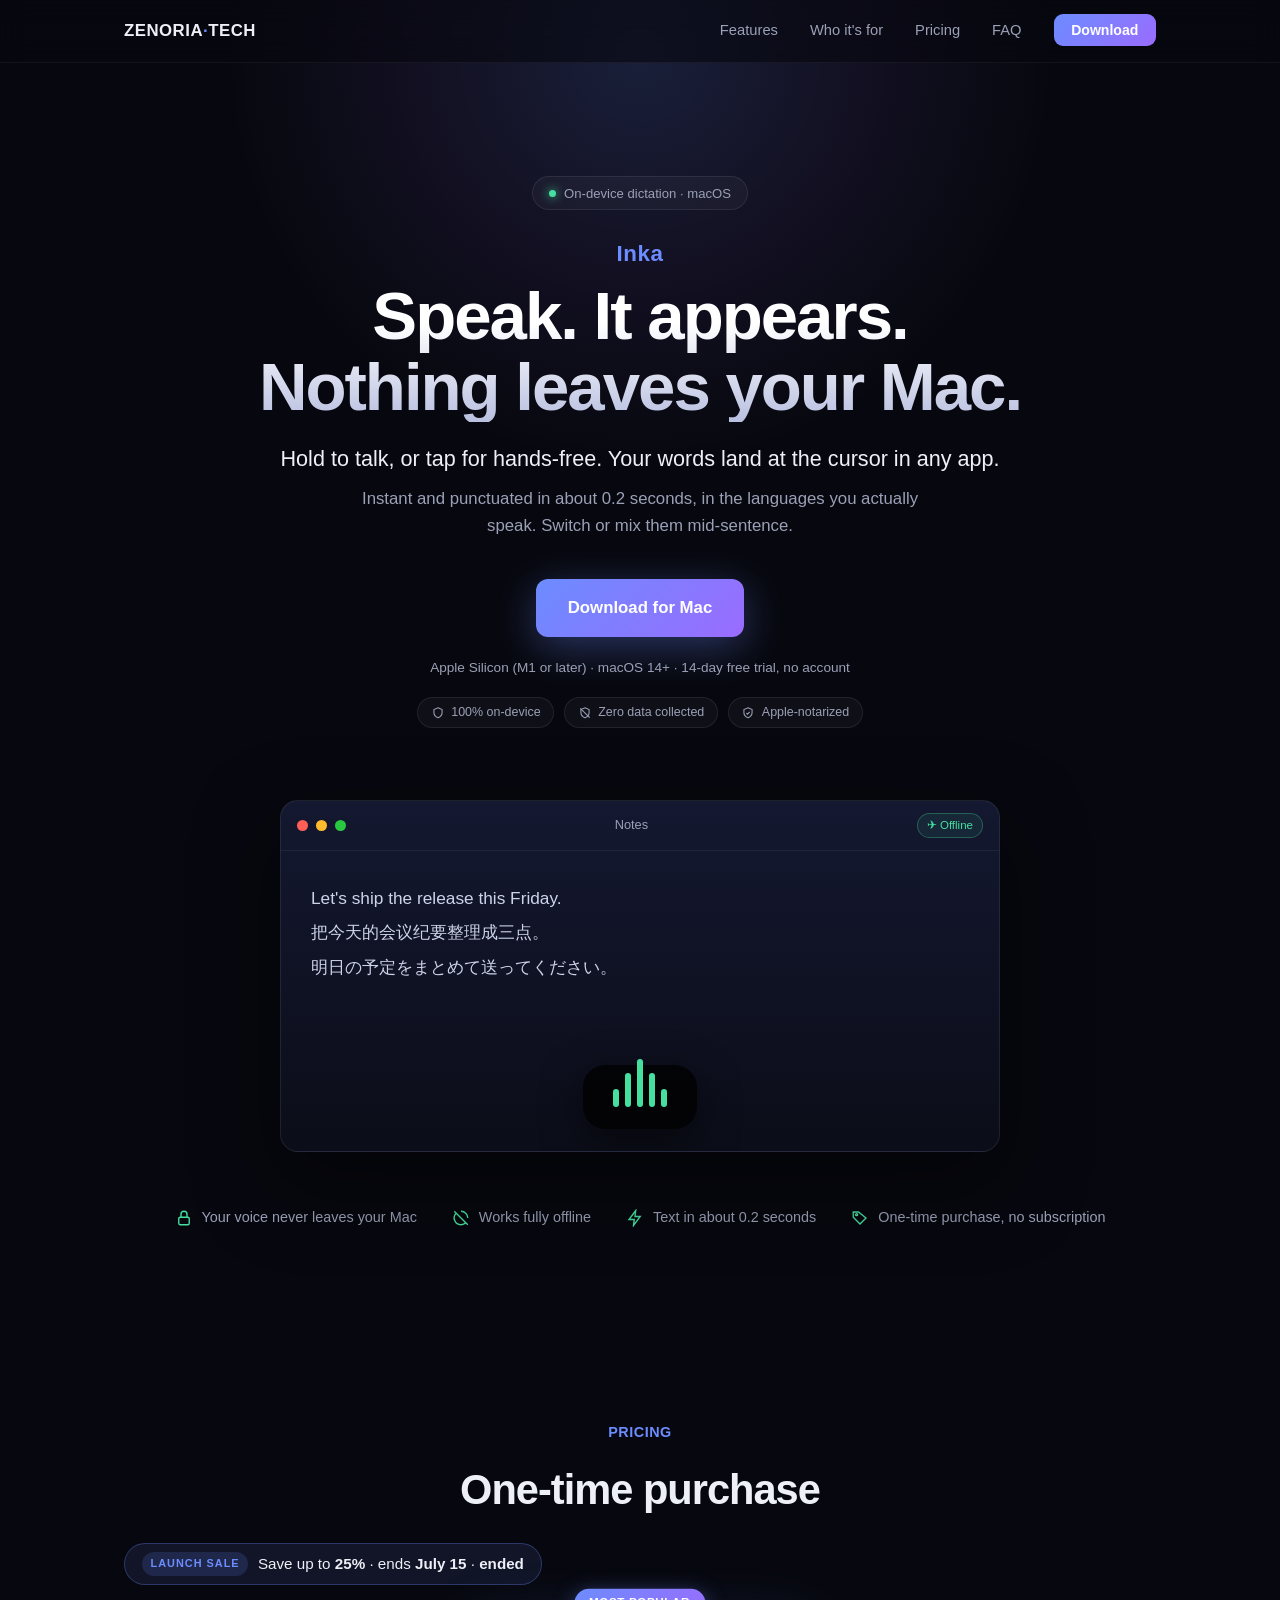
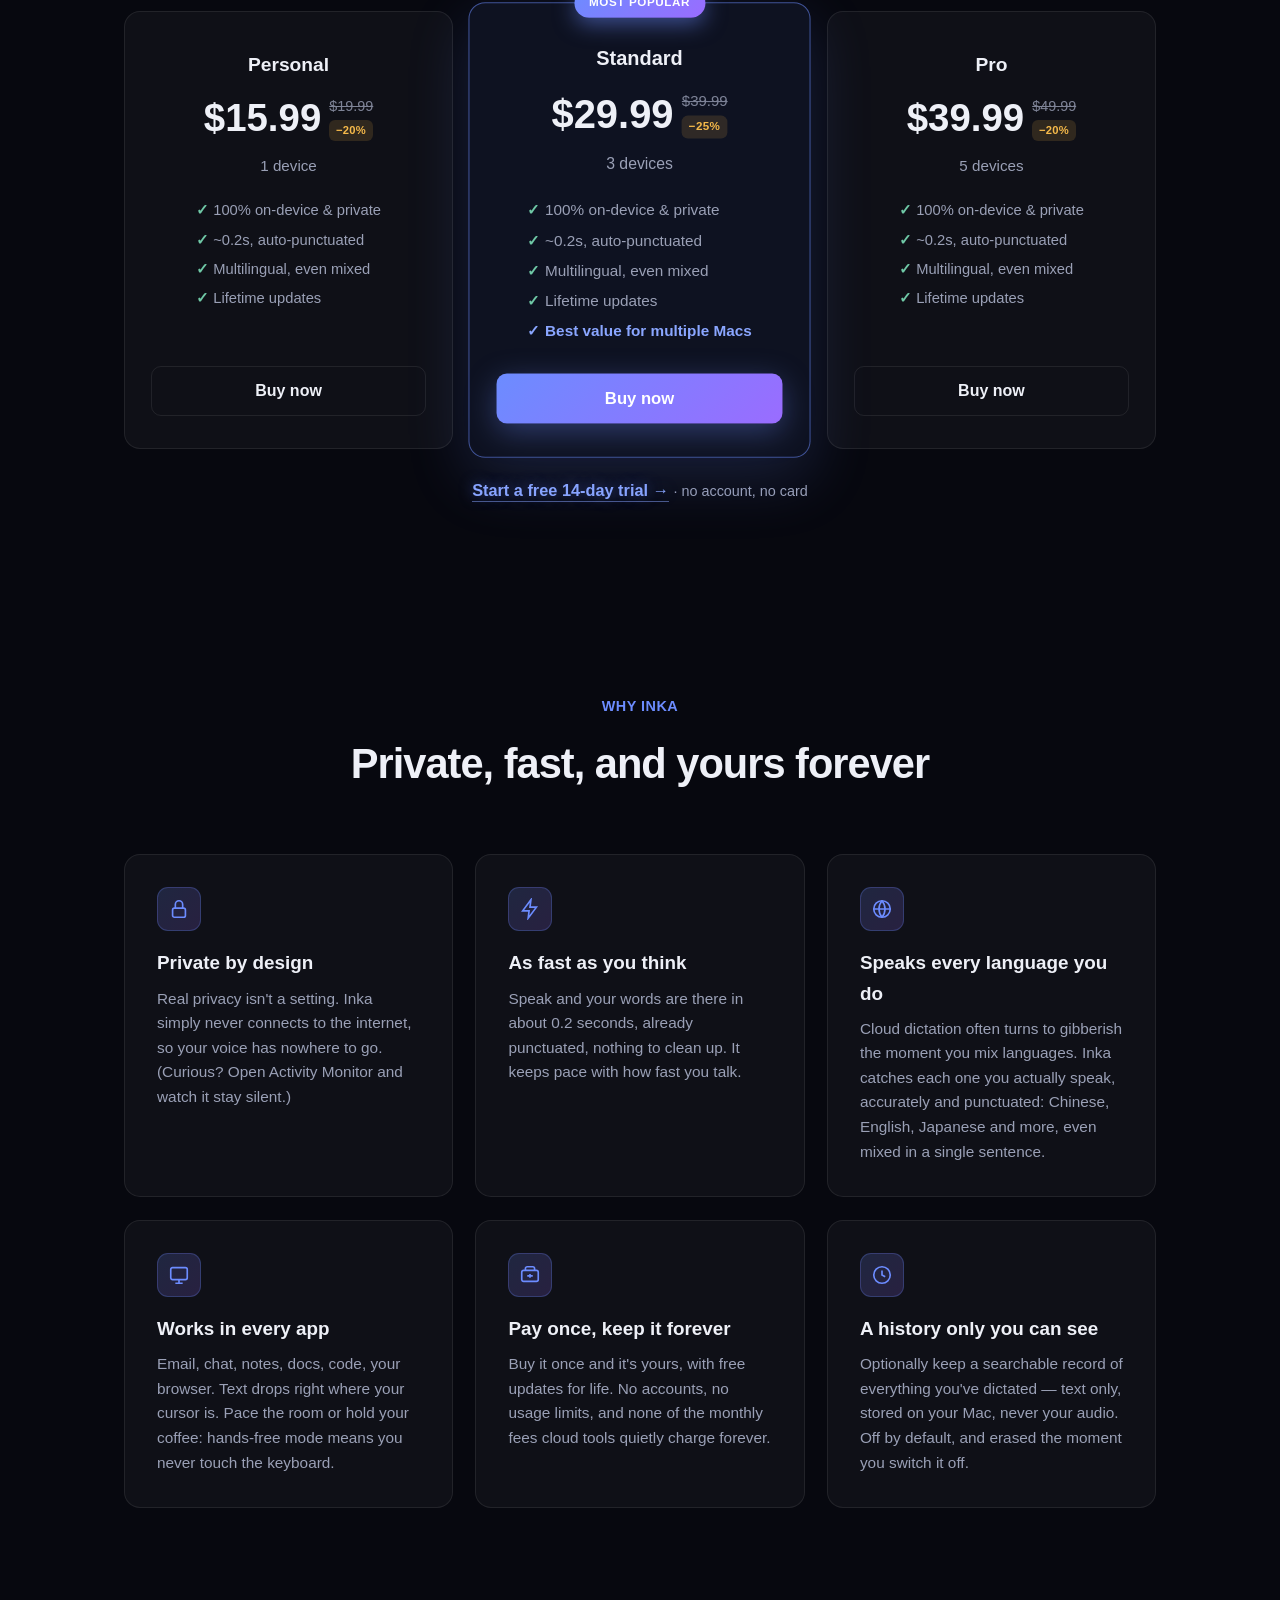
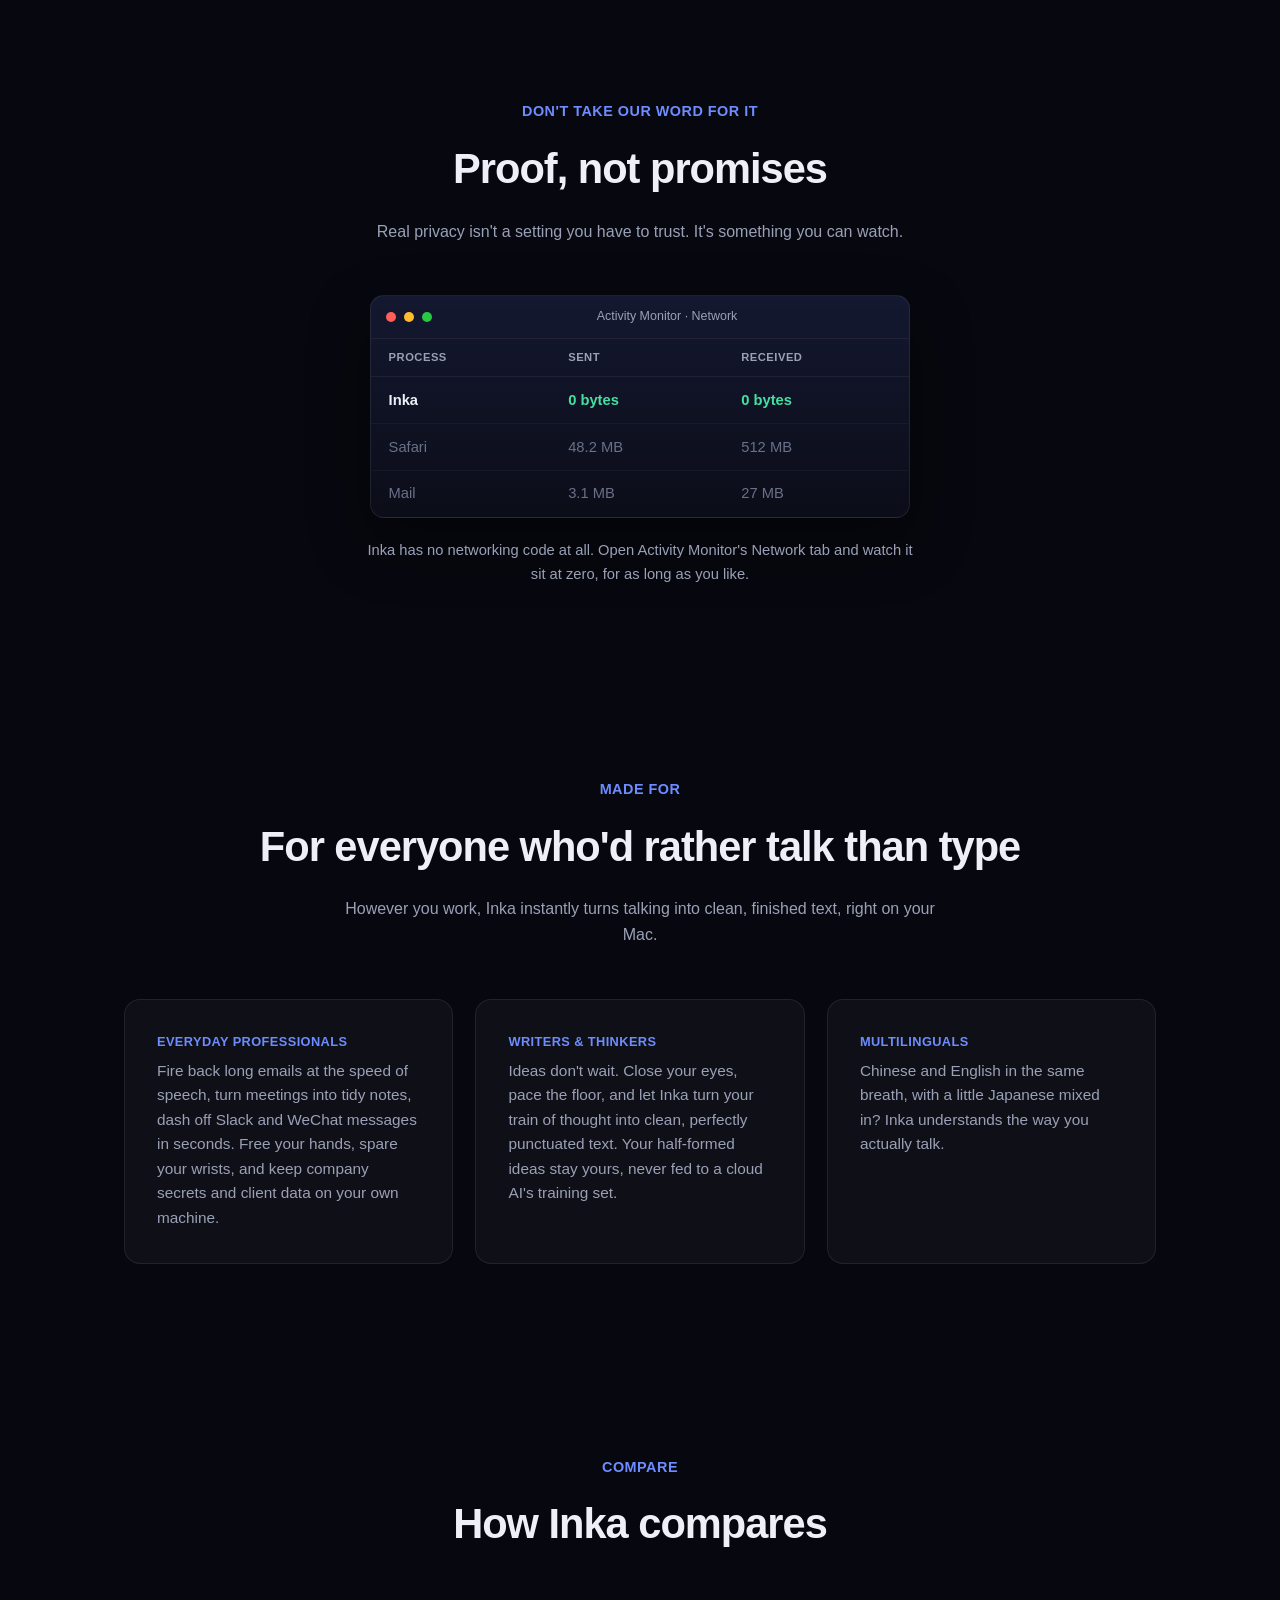
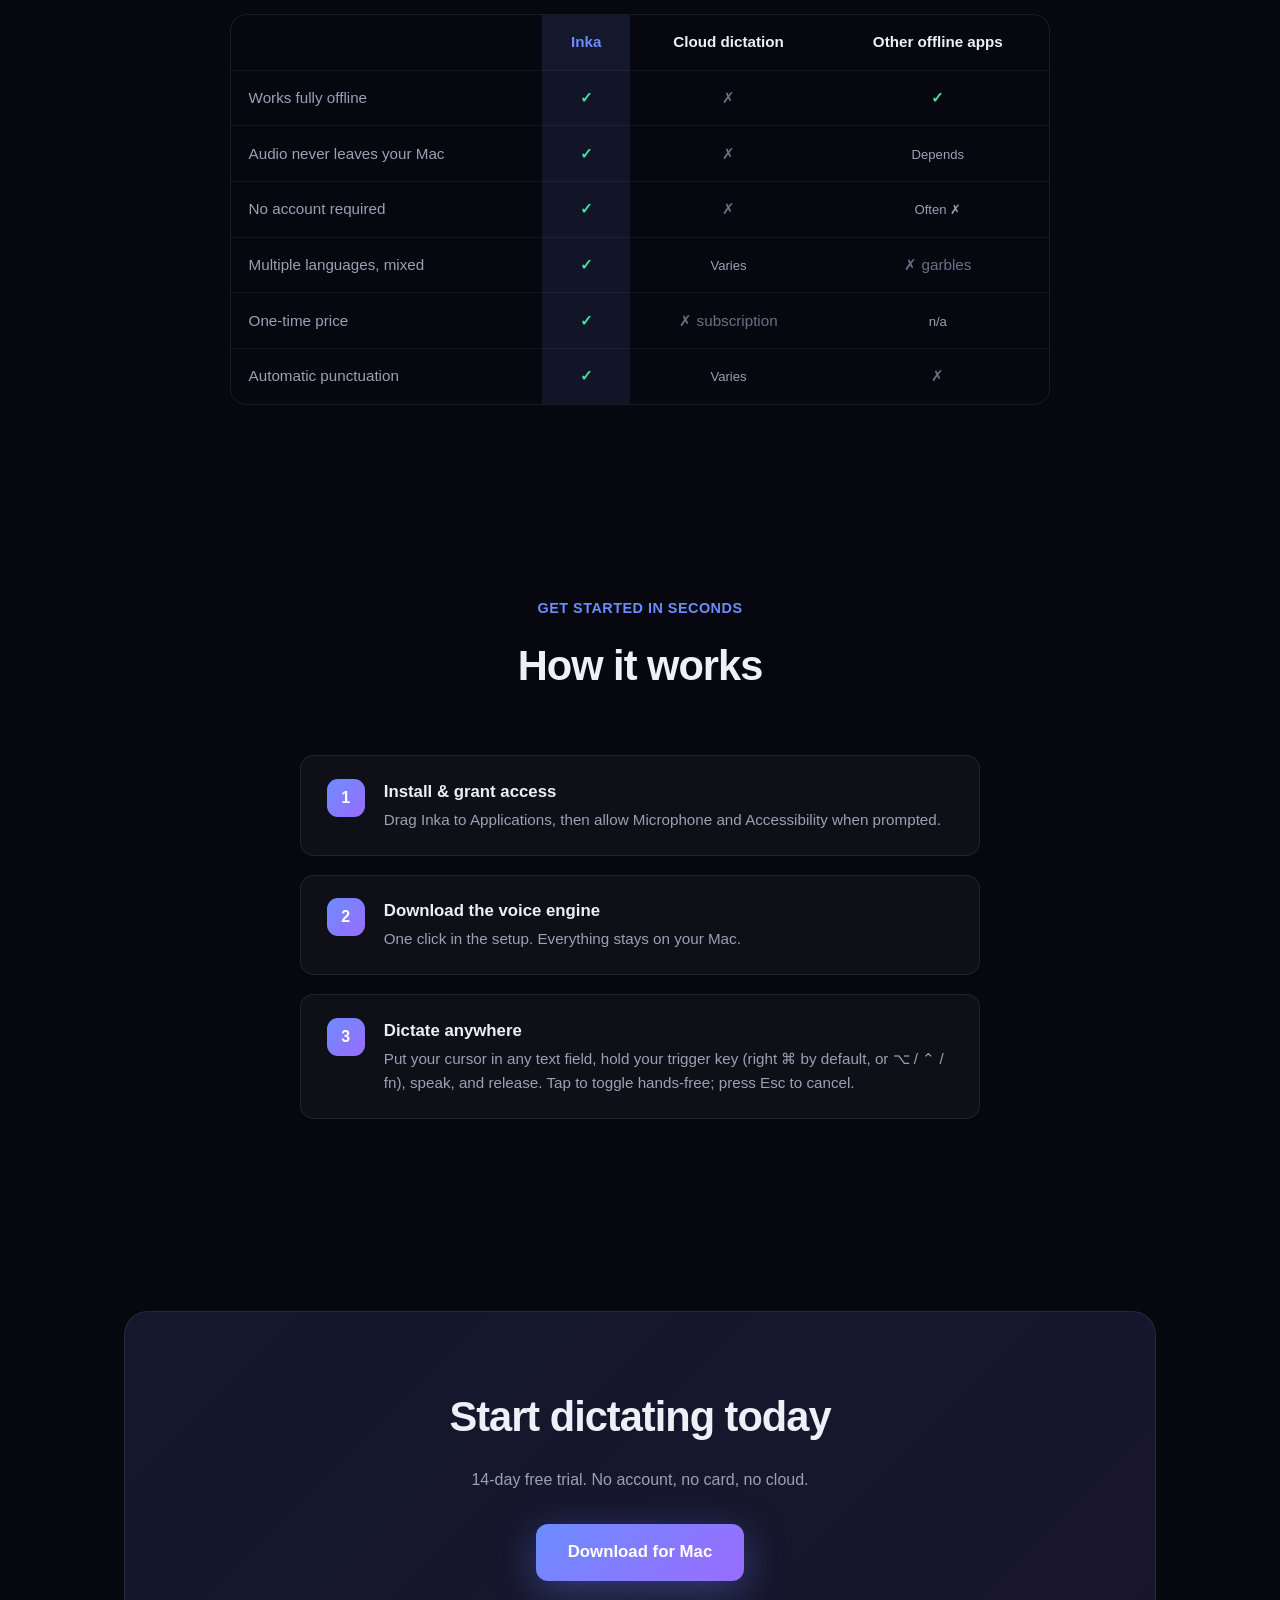
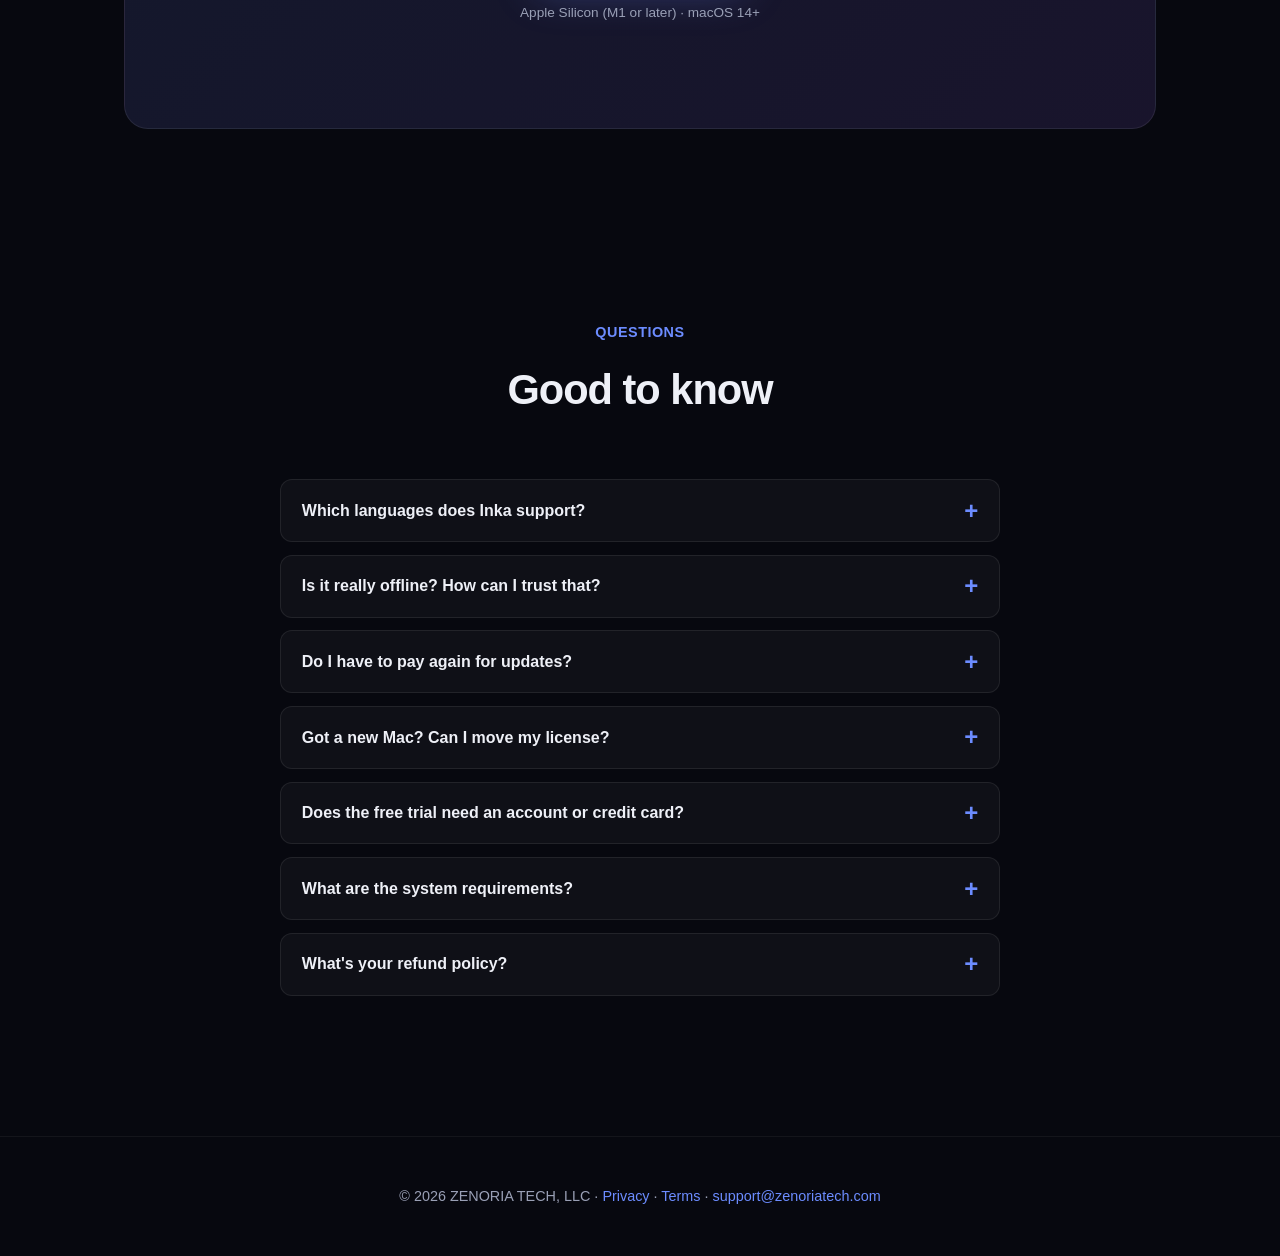
==== commit ee0428ac: "inka pricing: move free-trial link below the cards (per requested layout)" ====
--- a/inka/index.html
+++ b/inka/index.html
@@ -168,7 +168,7 @@
         .promo-banner b { font-weight: 700; color: var(--text); }
         .promo-banner.urgent { background: rgba(255,90,70,0.10); border-color: rgba(255,120,80,0.45); }
         .promo-banner.urgent .promo-badge { color: #ff8a5c; background: rgba(255,120,80,0.18); }
-        .trial-line { text-align: center; margin: 0 0 1.7rem; font-size: 1.02rem; }
+        .trial-line { text-align: center; margin: 1.8rem 0 0; font-size: 1.02rem; }
         .trial-link { color: #8aa6ff; font-weight: 600; border-bottom: 1px solid rgba(138,166,255,.5); padding-bottom: 2px; text-shadow: 0 0 14px rgba(108,140,255,.5); transition: color .15s, border-color .15s; }
         .trial-link:hover { color: #fff; border-bottom-color: #fff; }
         .trial-line .trial-sub { color: var(--muted); font-size: .9rem; text-shadow: none; }
@@ -246,7 +246,6 @@
                 <span>Save up to <b>25%</b> · ends <b>July&nbsp;15</b> · <b id="promo-countdown">limited time</b></span>
             </div>
             <script>(function(){var end=new Date('2026-07-15T23:59:59'),el=document.getElementById('promo-countdown'),banner=document.querySelector('.promo-banner');if(!el)return;var ms=end-new Date();if(ms<=0){el.textContent='ended';return;}var days=Math.ceil(ms/86400000),hours=Math.ceil(ms/3600000);if(days<=3){el.textContent=hours+' hours left';if(banner)banner.classList.add('urgent');}else{el.textContent=days+' days left';}}());</script>
-            <p class="trial-line"><a class="trial-link" href="https://github.com/zenoriatech/inka/releases/latest/download/Inka.dmg">Start a free 14-day trial →</a> <span class="trial-sub">· no account, no card</span></p>
             <div class="plans">
                 <!-- .buy hrefs = Lemon Squeezy checkout per variant. Same URL in test & live; starts taking real payments once the store is activated. -->
                 <div class="plan">
@@ -288,6 +287,7 @@
                     <a class="buy ghost" href="https://inkaapp.lemonsqueezy.com/checkout/buy/df99659d-2064-437f-a510-7438b0a2d98b" target="_blank" rel="noopener">Buy now</a>
                 </div>
             </div>
+            <p class="trial-line"><a class="trial-link" href="https://github.com/zenoriatech/inka/releases/latest/download/Inka.dmg">Start a free 14-day trial →</a> <span class="trial-sub">· no account, no card</span></p>
         </div>
     </section>
 
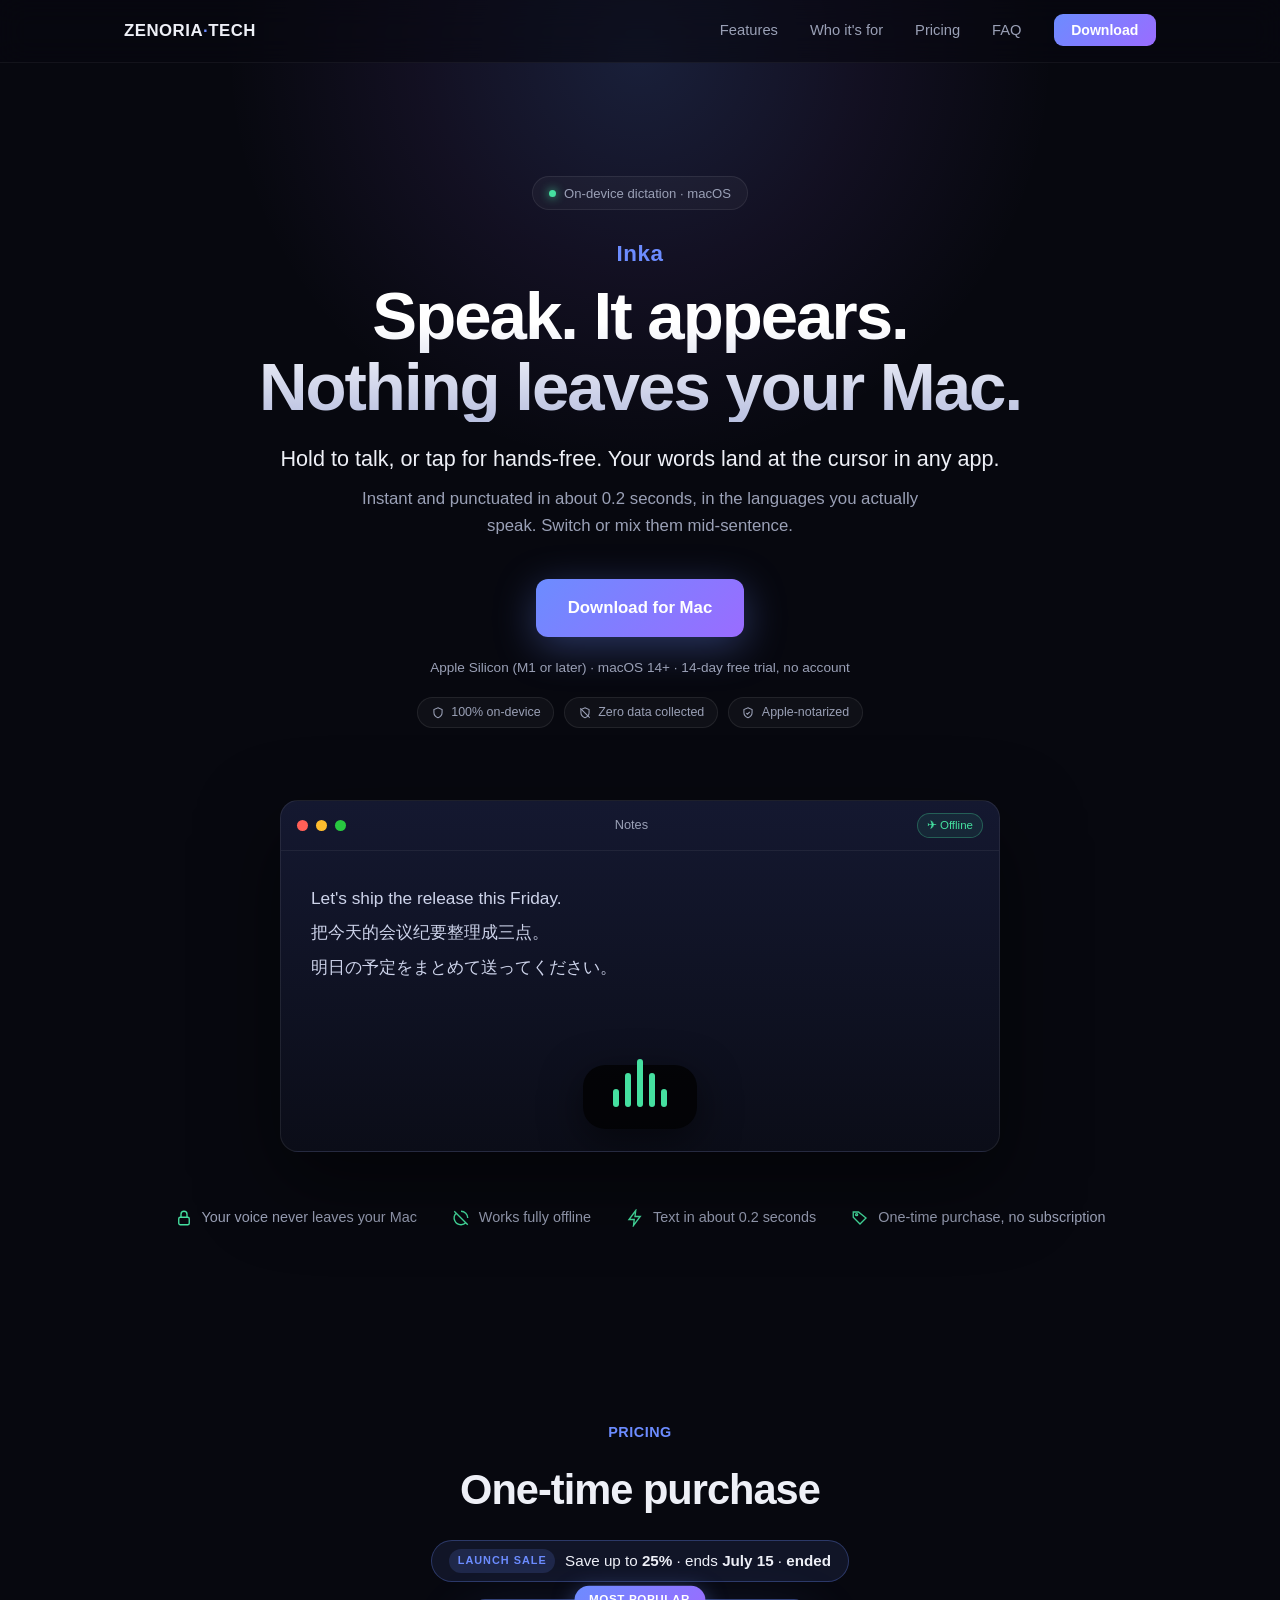
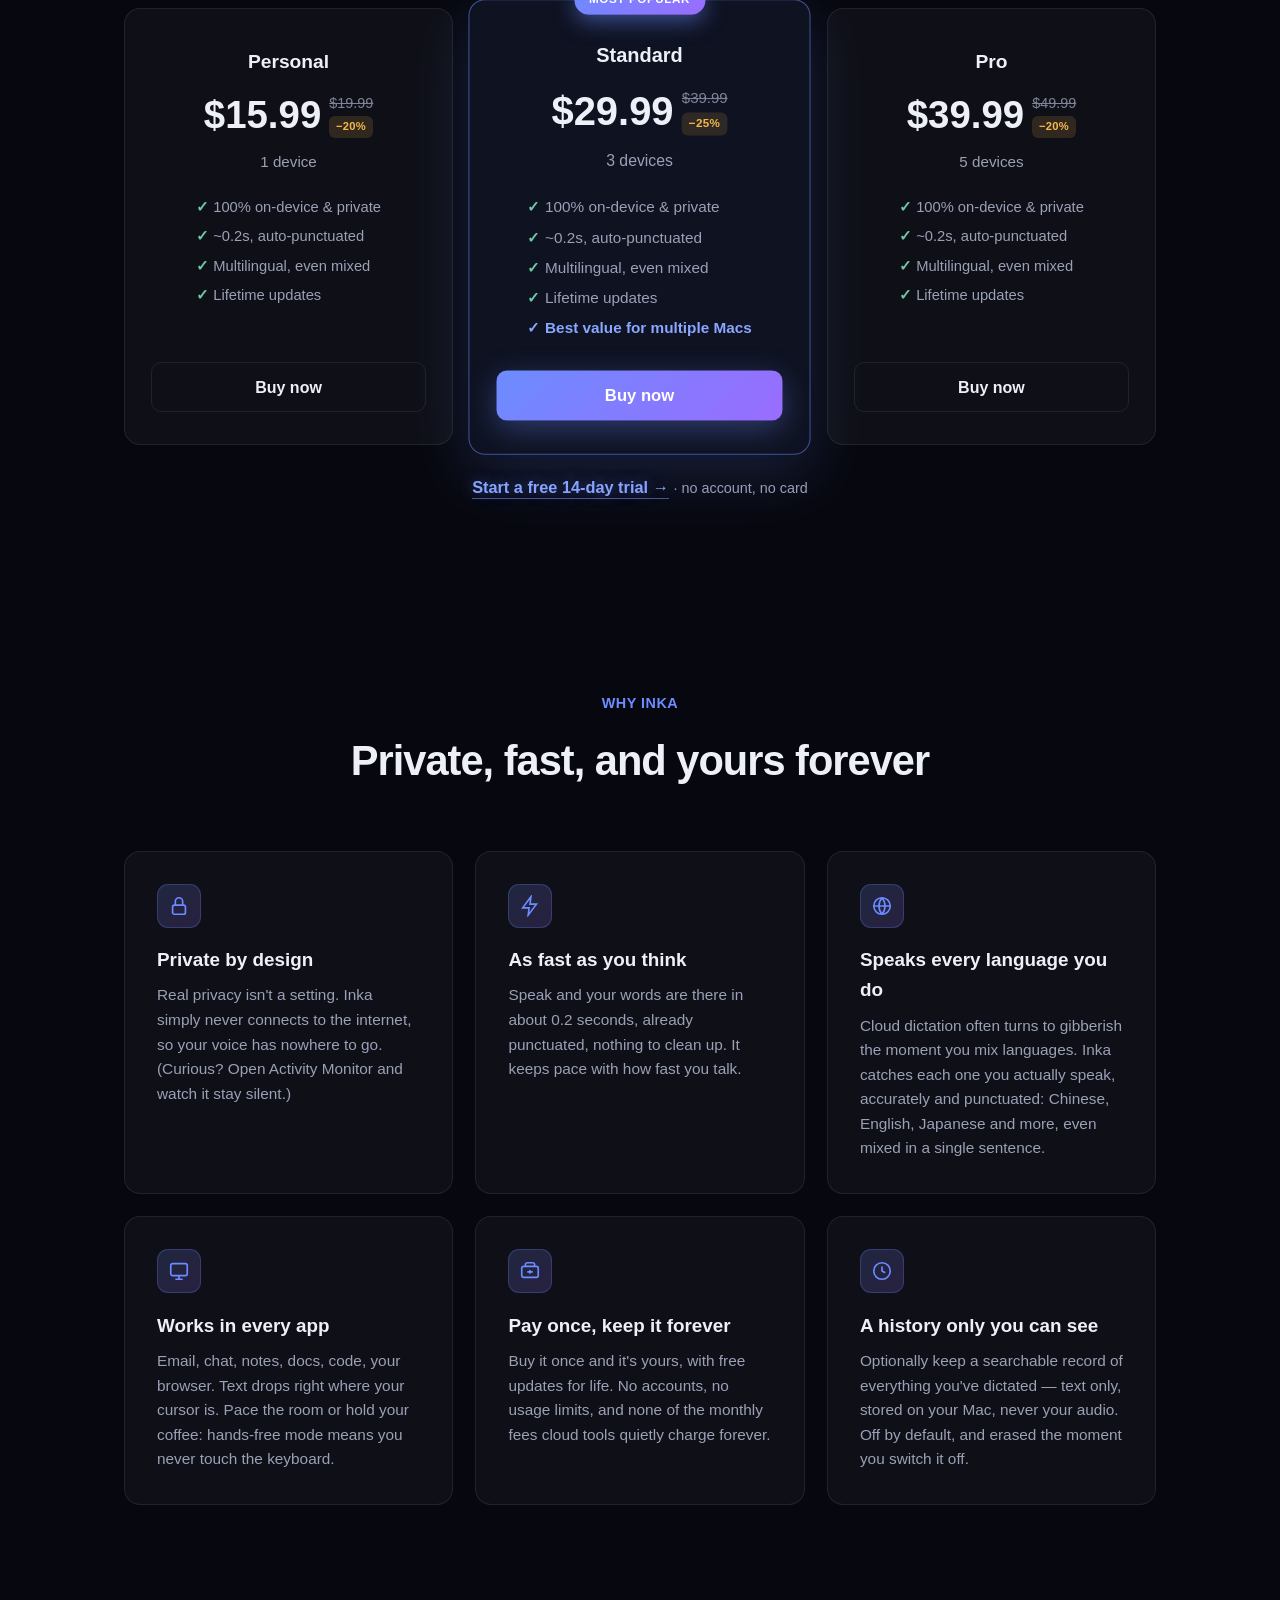
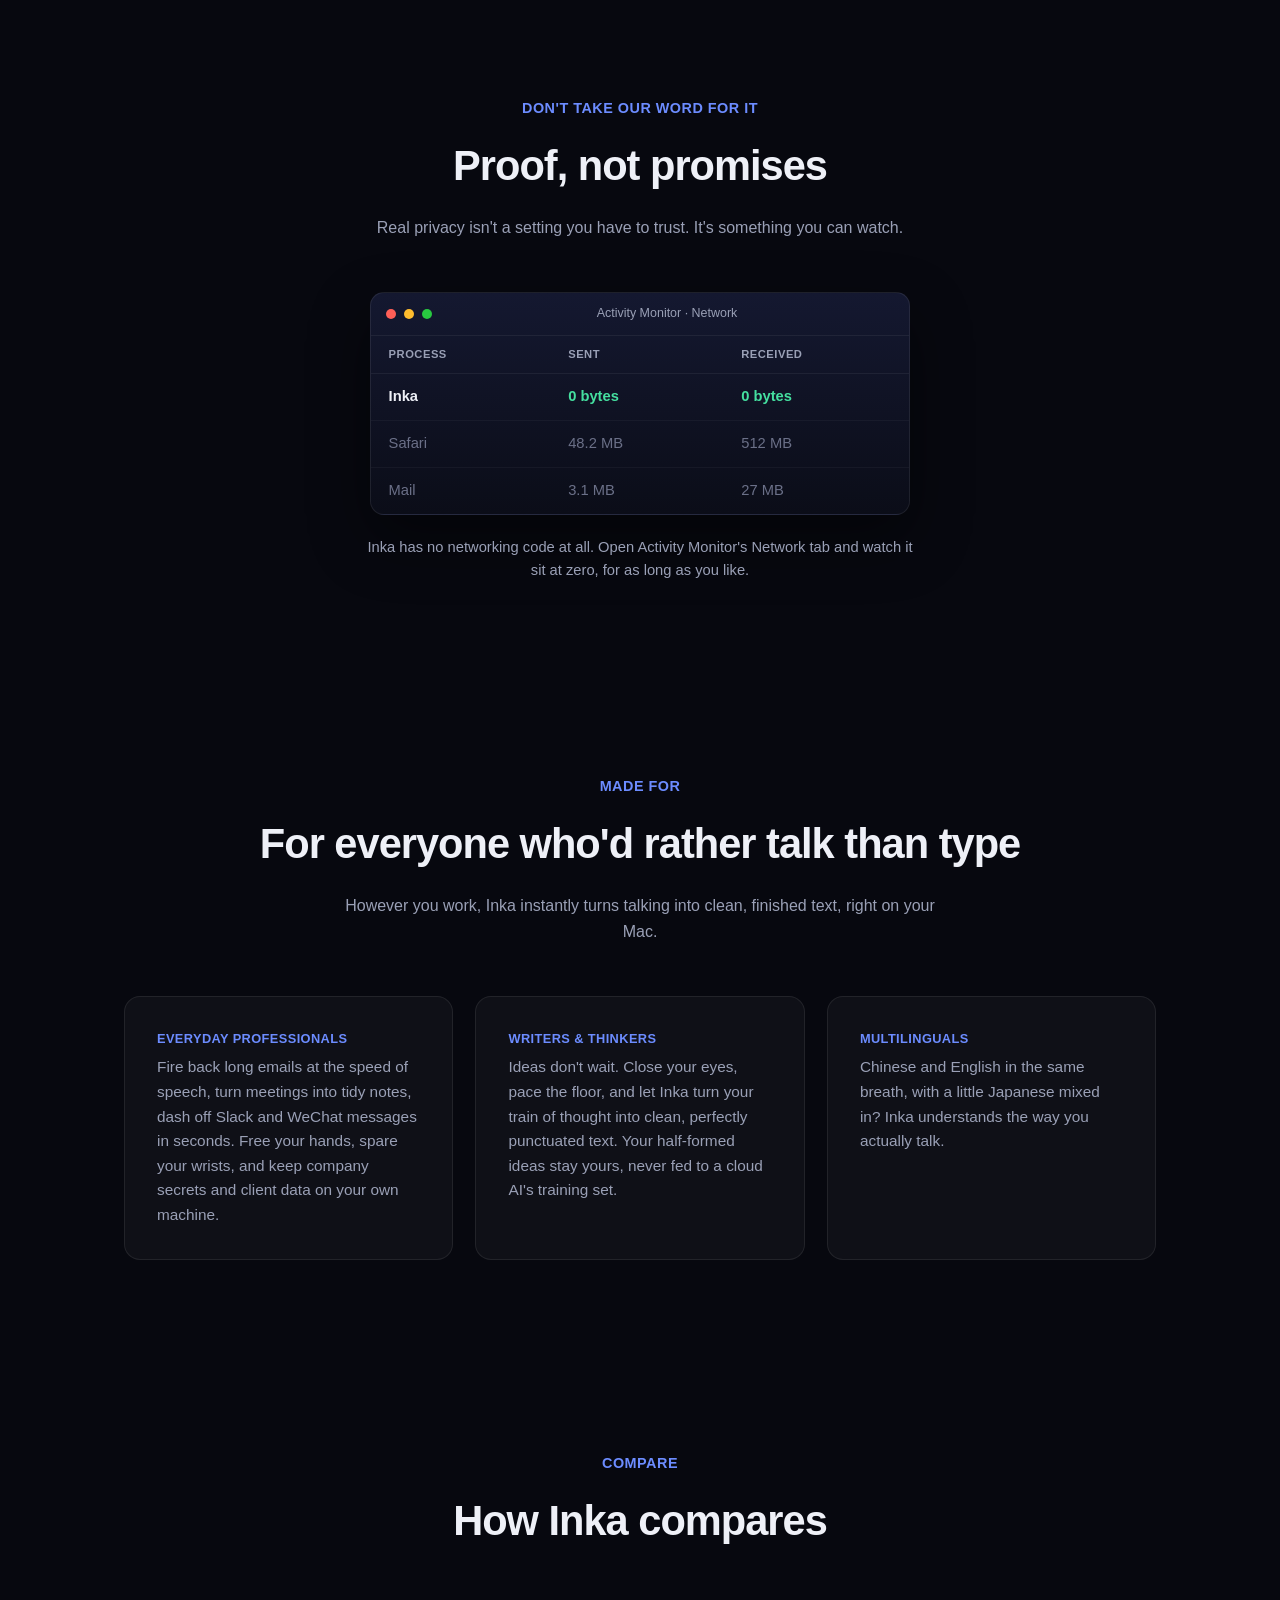
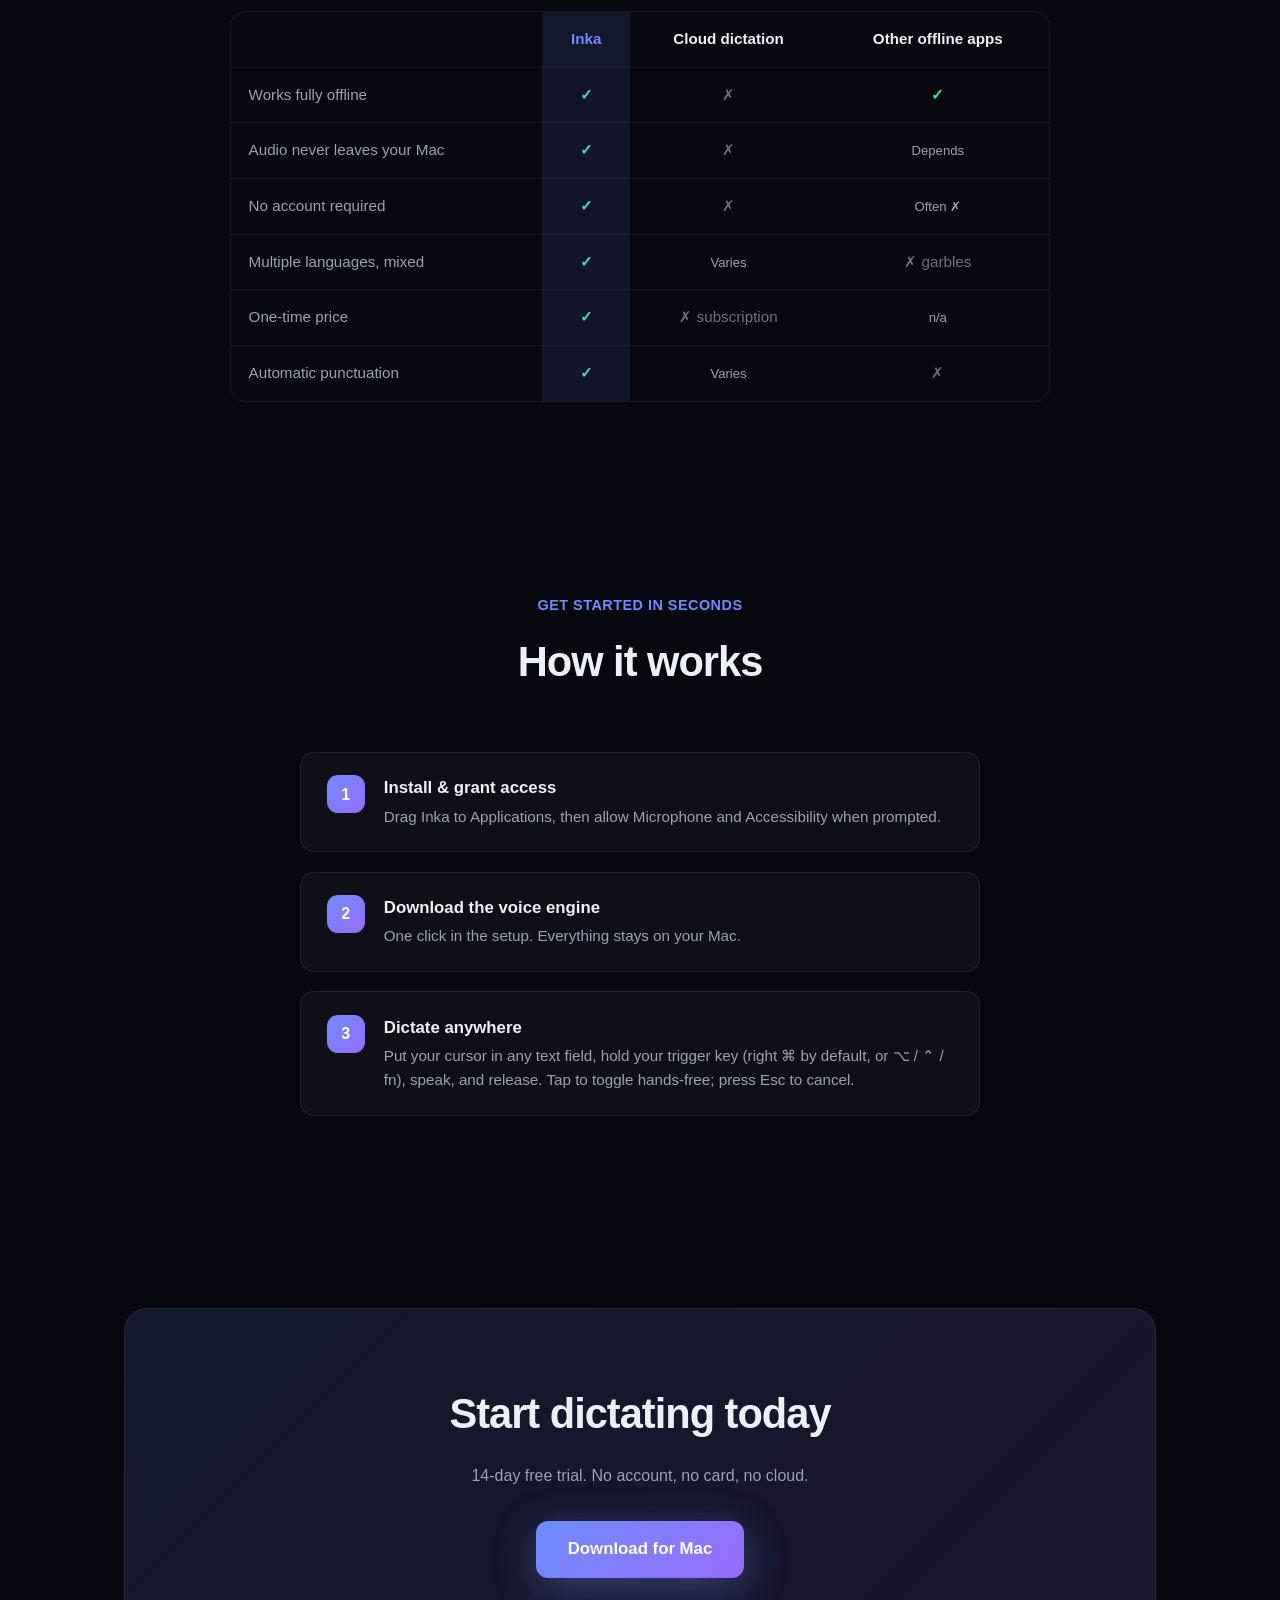
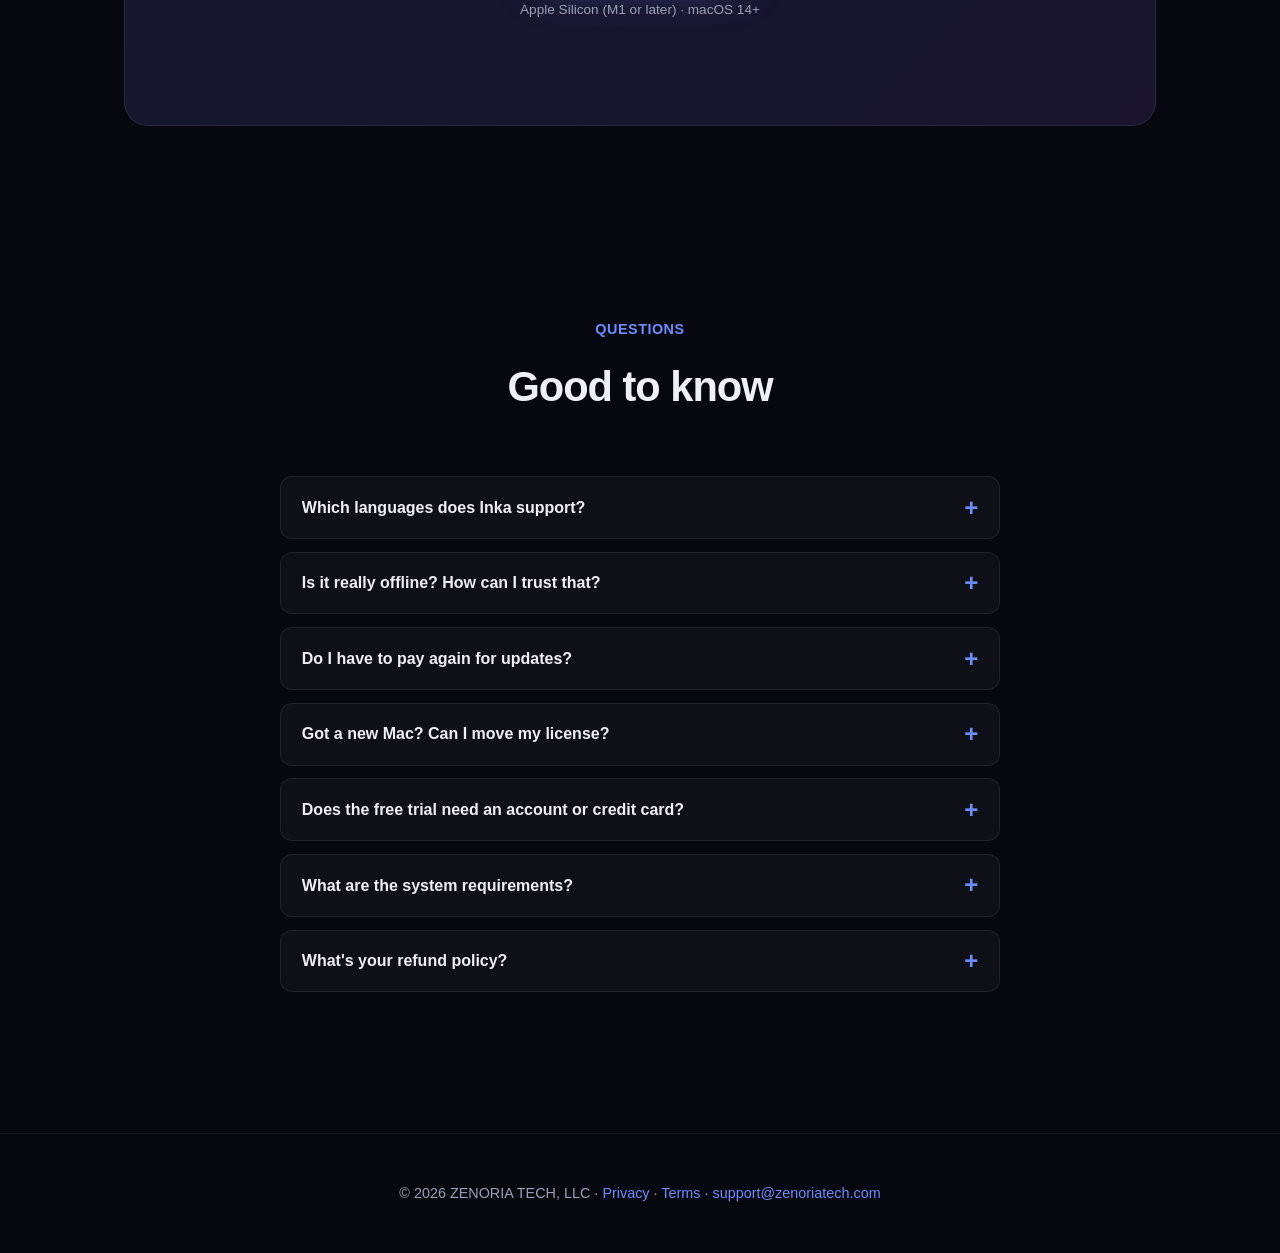
==== commit fabd0282: "inka pricing: center the launch-sale banner (block flex + fit-content + auto margins; container isn'" ====
--- a/inka/index.html
+++ b/inka/index.html
@@ -163,7 +163,7 @@
         .plan .buy { margin-top: auto; display: inline-block; background: linear-gradient(135deg, var(--accent), var(--accent2)); color: #fff; font-weight: 600; padding: .7rem 1.4rem; border-radius: 10px; }
         .plan.featured .buy { box-shadow: 0 8px 30px rgba(108,140,255,0.35); }
         .pricing-note { text-align: center; color: var(--muted); font-size: .9rem; margin-top: 1.5rem; }
-        .promo-banner { display: inline-flex; align-items: center; gap: .6rem; flex-wrap: wrap; justify-content: center; margin: .2rem auto 1.6rem; padding: .5rem 1.05rem; border-radius: 999px; background: rgba(108,140,255,0.10); border: 1px solid rgba(108,140,255,0.30); color: var(--text); font-size: .95rem; font-weight: 500; }
+        .promo-banner { display: flex; width: fit-content; max-width: 100%; align-items: center; gap: .6rem; flex-wrap: wrap; justify-content: center; margin: .2rem auto 1.6rem; padding: .5rem 1.05rem; border-radius: 999px; background: rgba(108,140,255,0.10); border: 1px solid rgba(108,140,255,0.30); color: var(--text); font-size: .95rem; font-weight: 500; text-align: center; }
         .promo-banner .promo-badge { font-size: .68rem; font-weight: 800; letter-spacing: 1px; color: var(--accent); background: rgba(108,140,255,0.16); padding: .22rem .55rem; border-radius: 999px; }
         .promo-banner b { font-weight: 700; color: var(--text); }
         .promo-banner.urgent { background: rgba(255,90,70,0.10); border-color: rgba(255,120,80,0.45); }
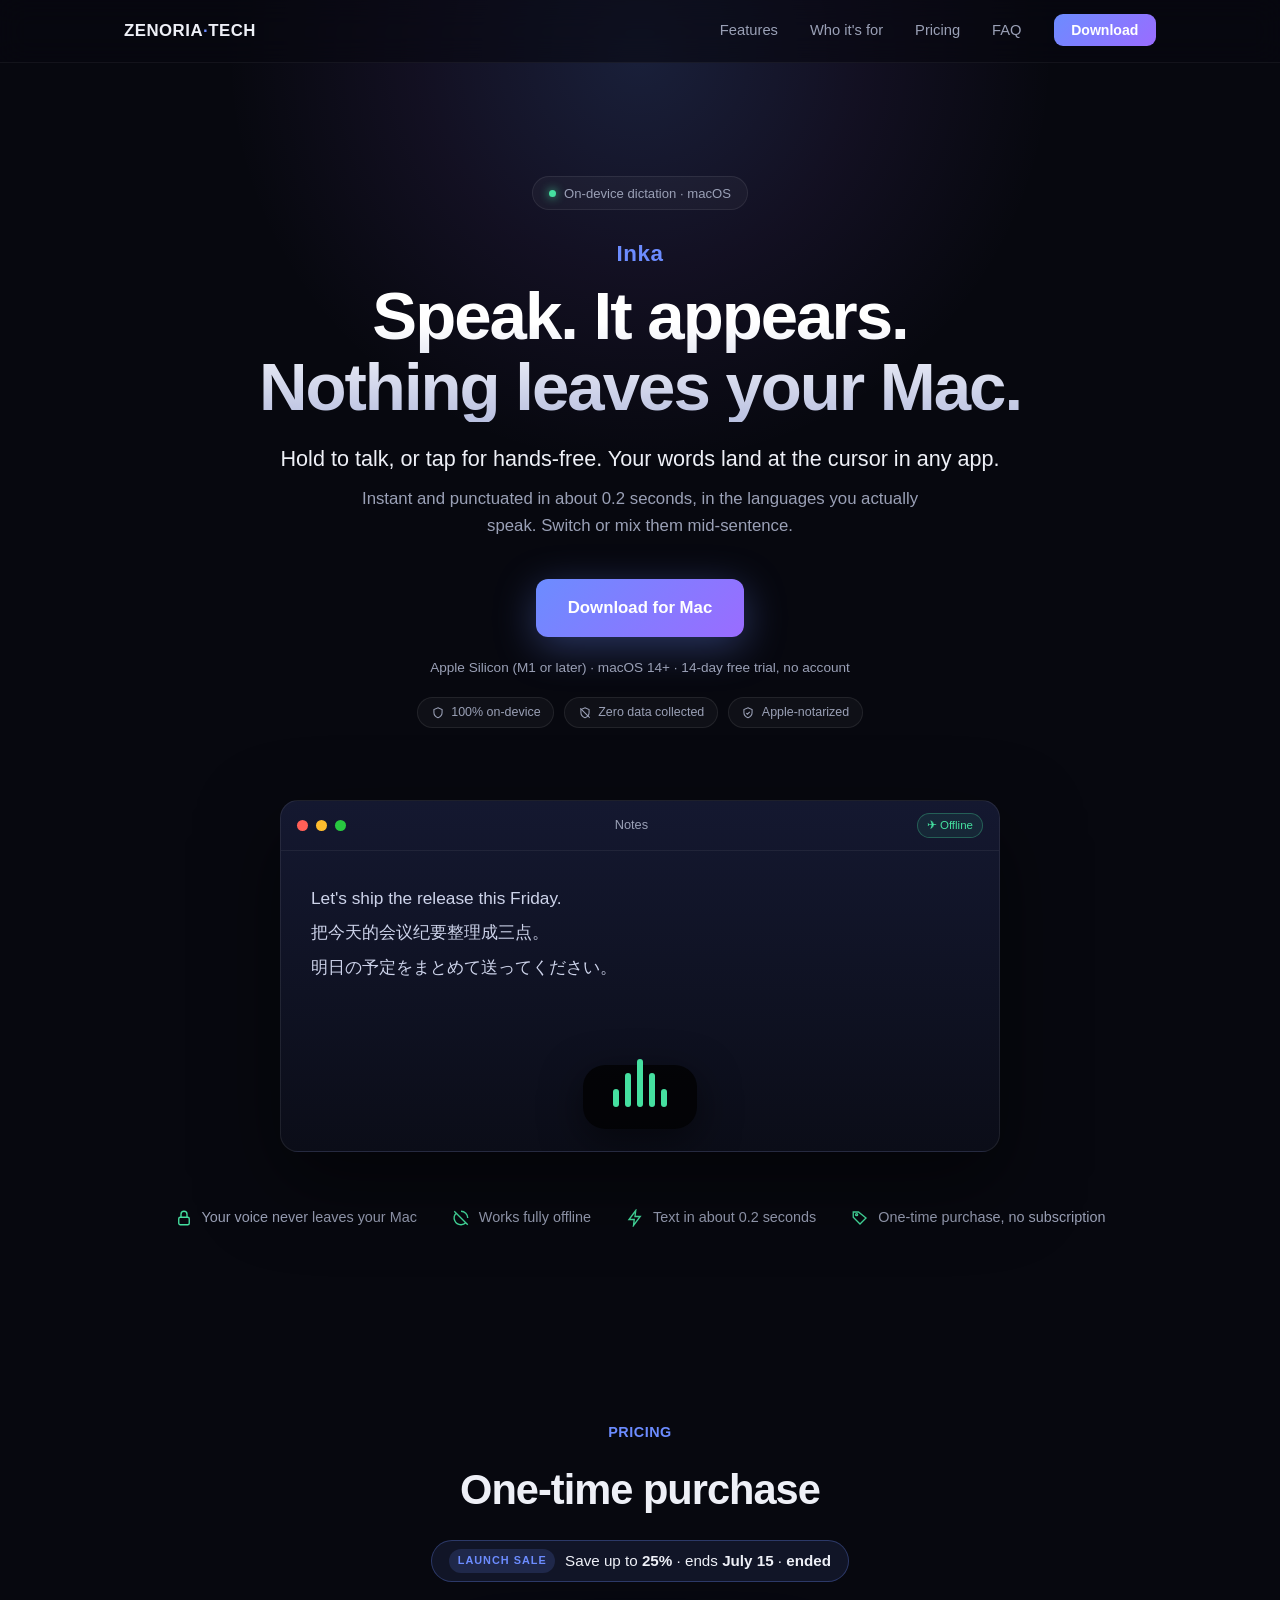
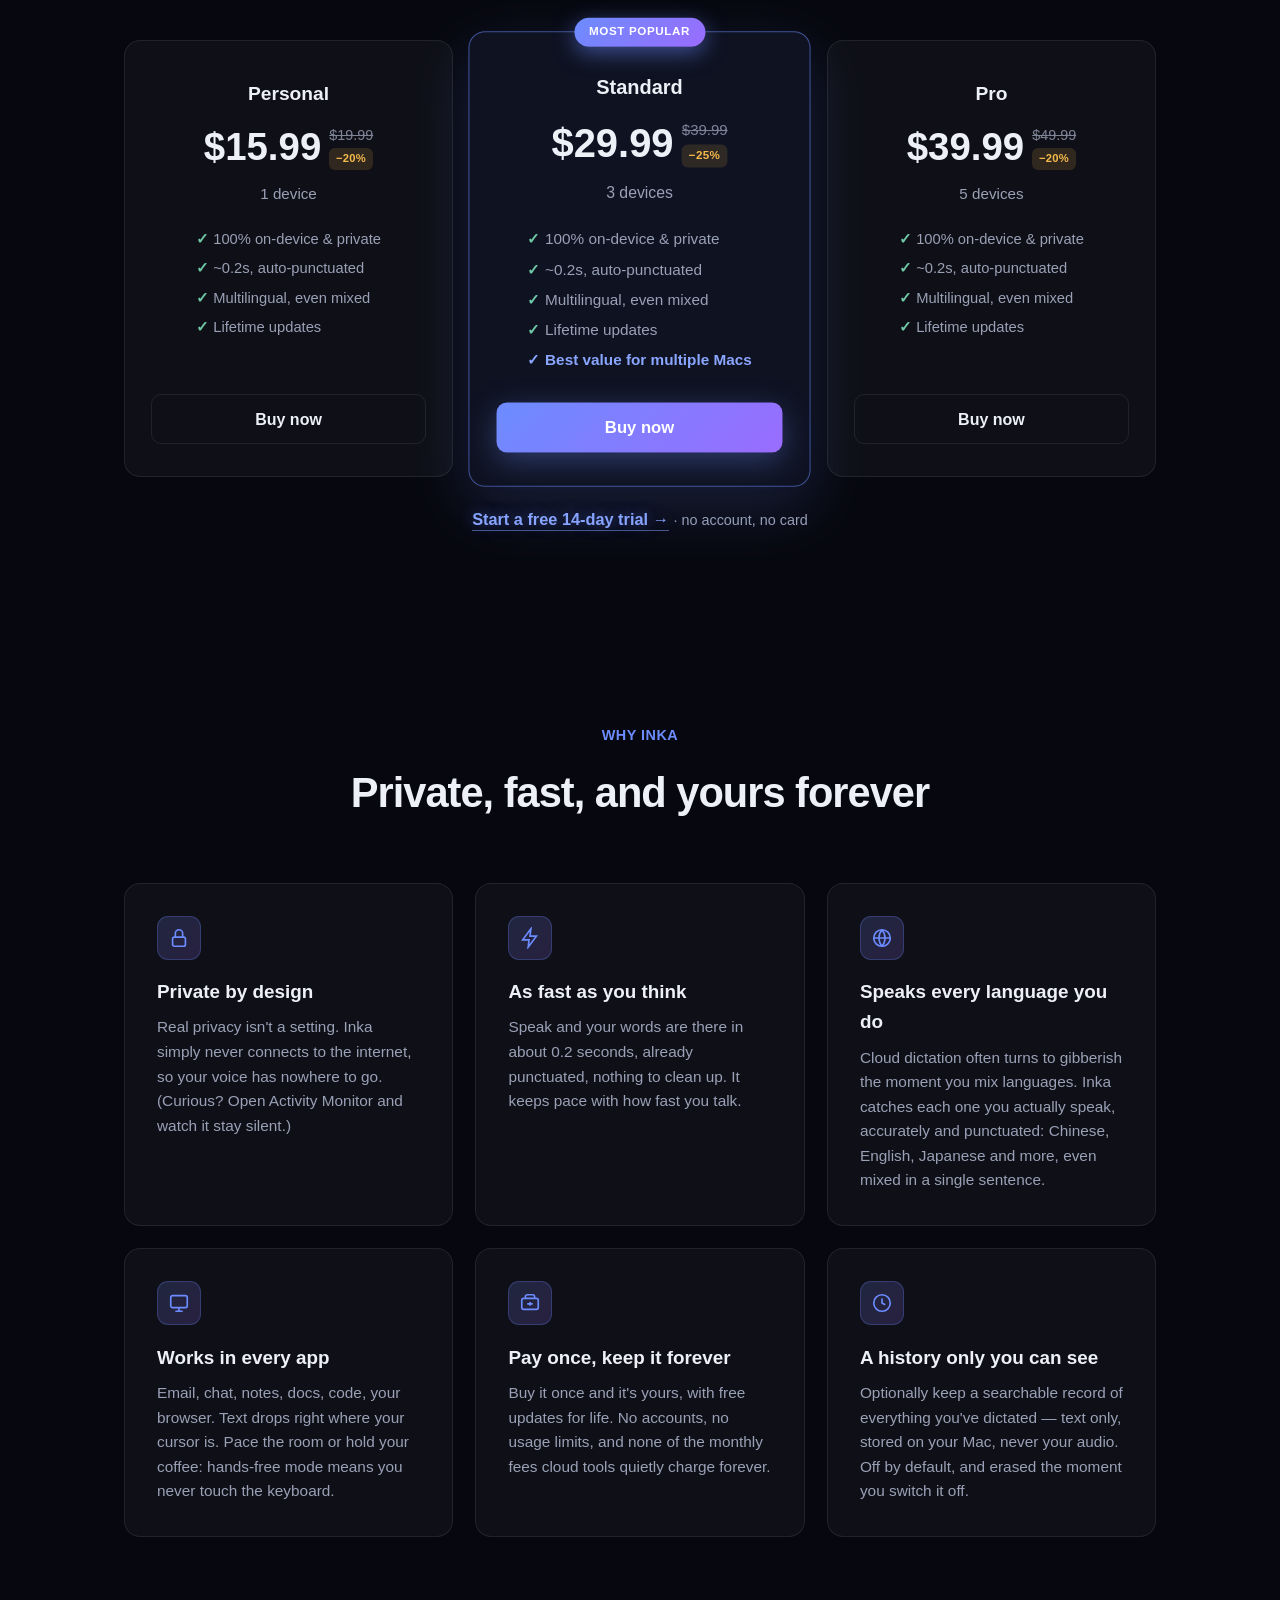
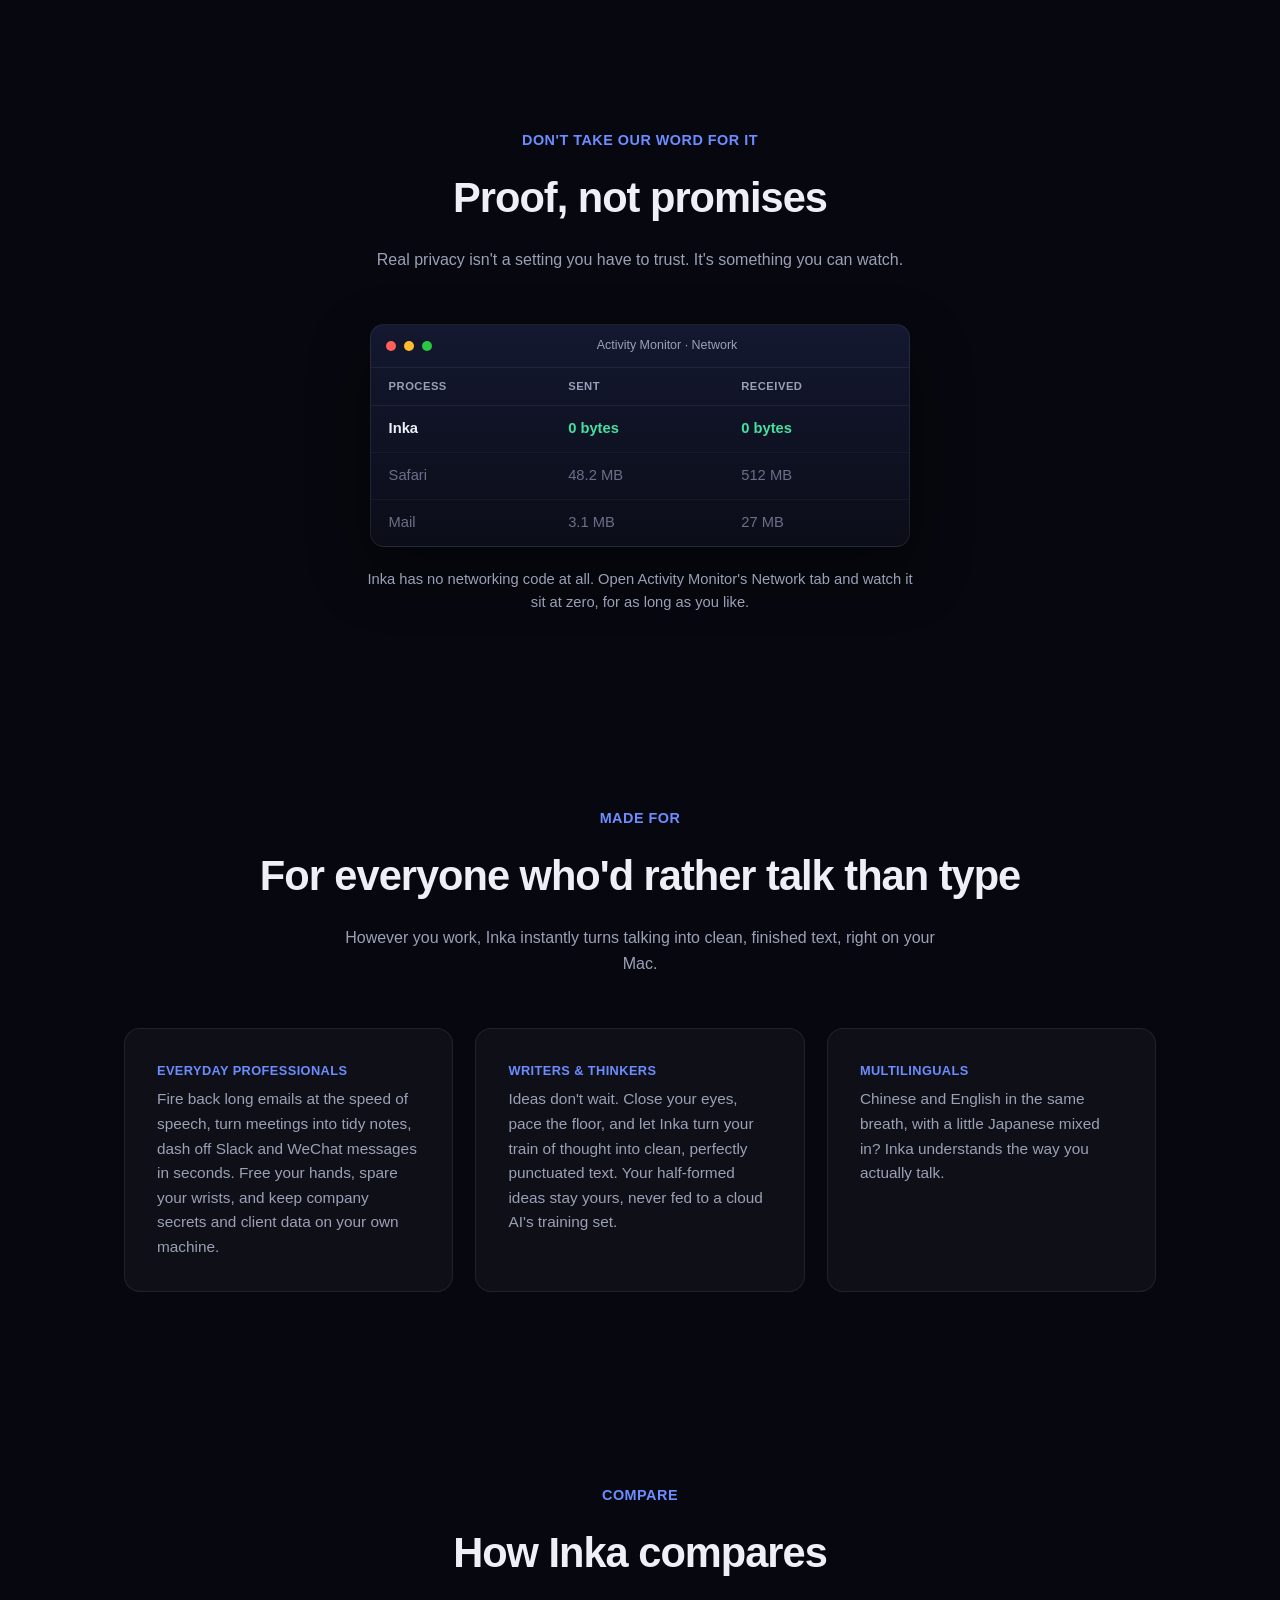
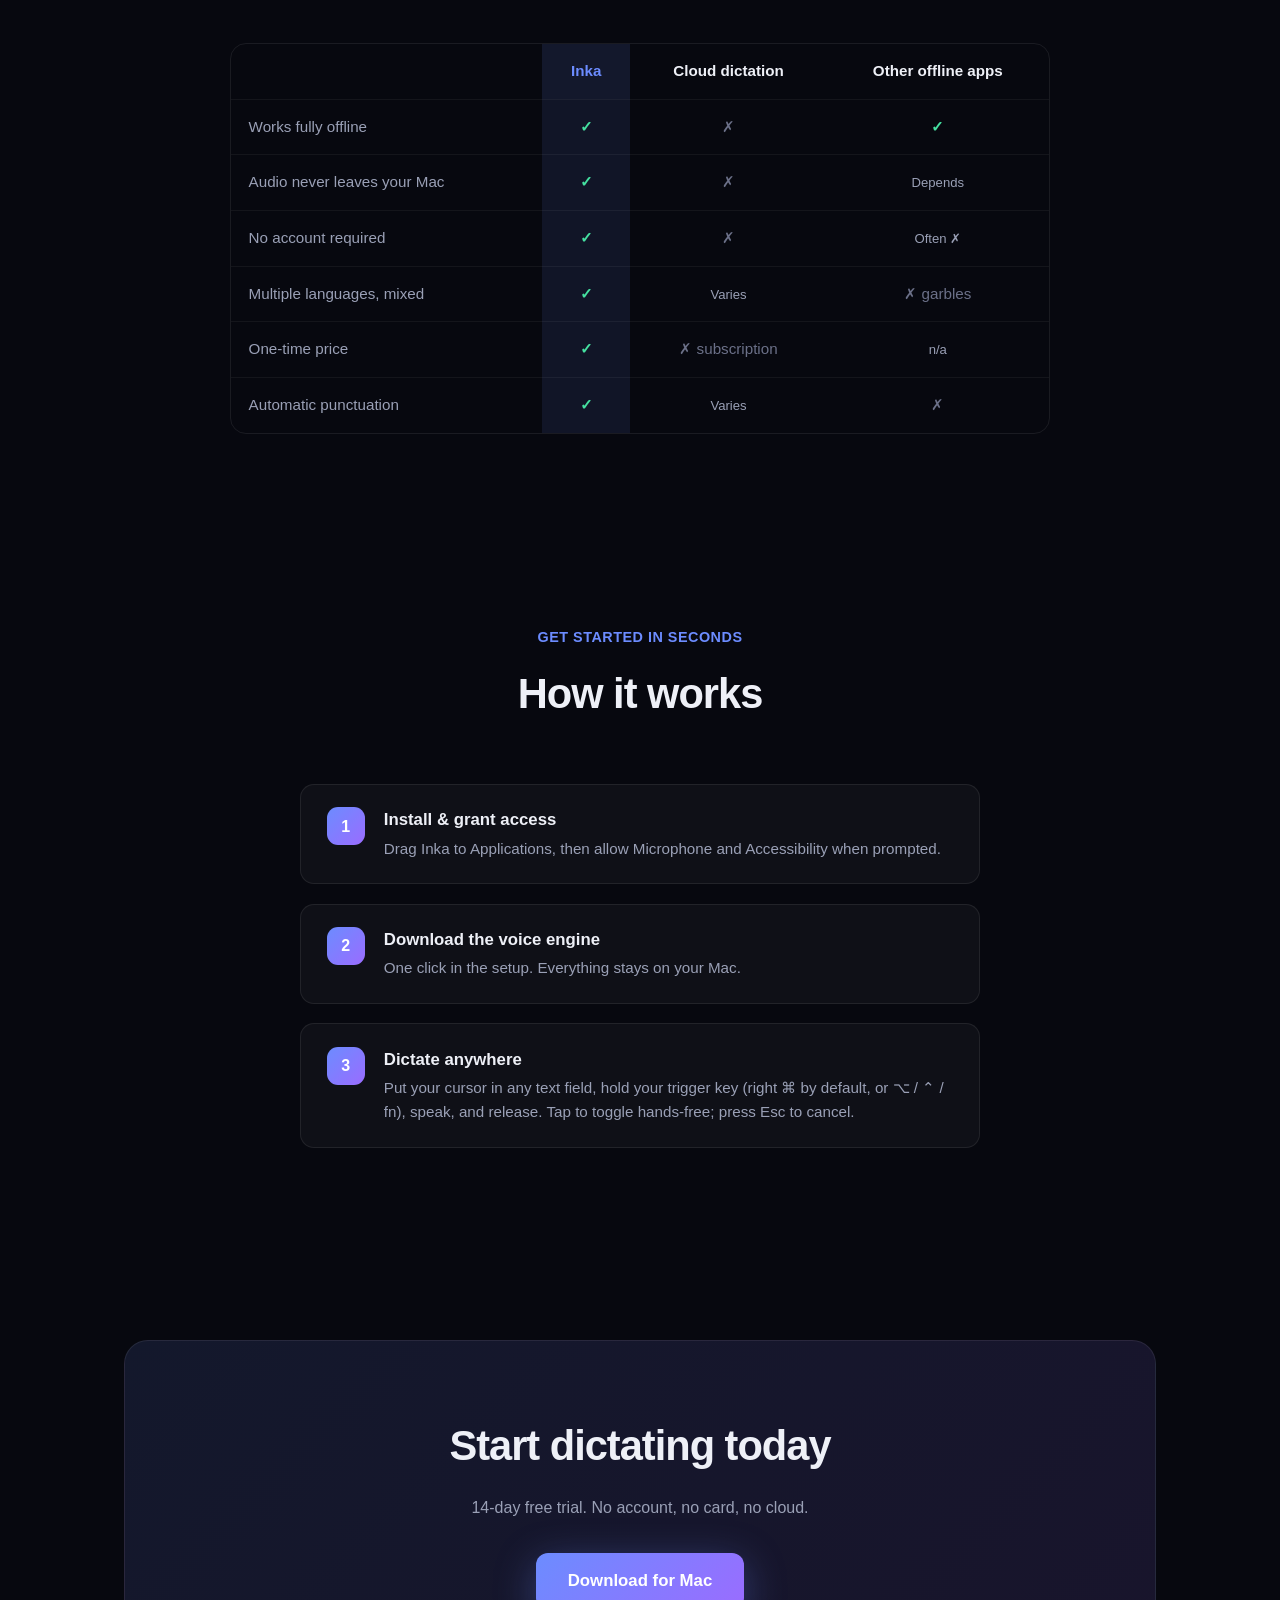
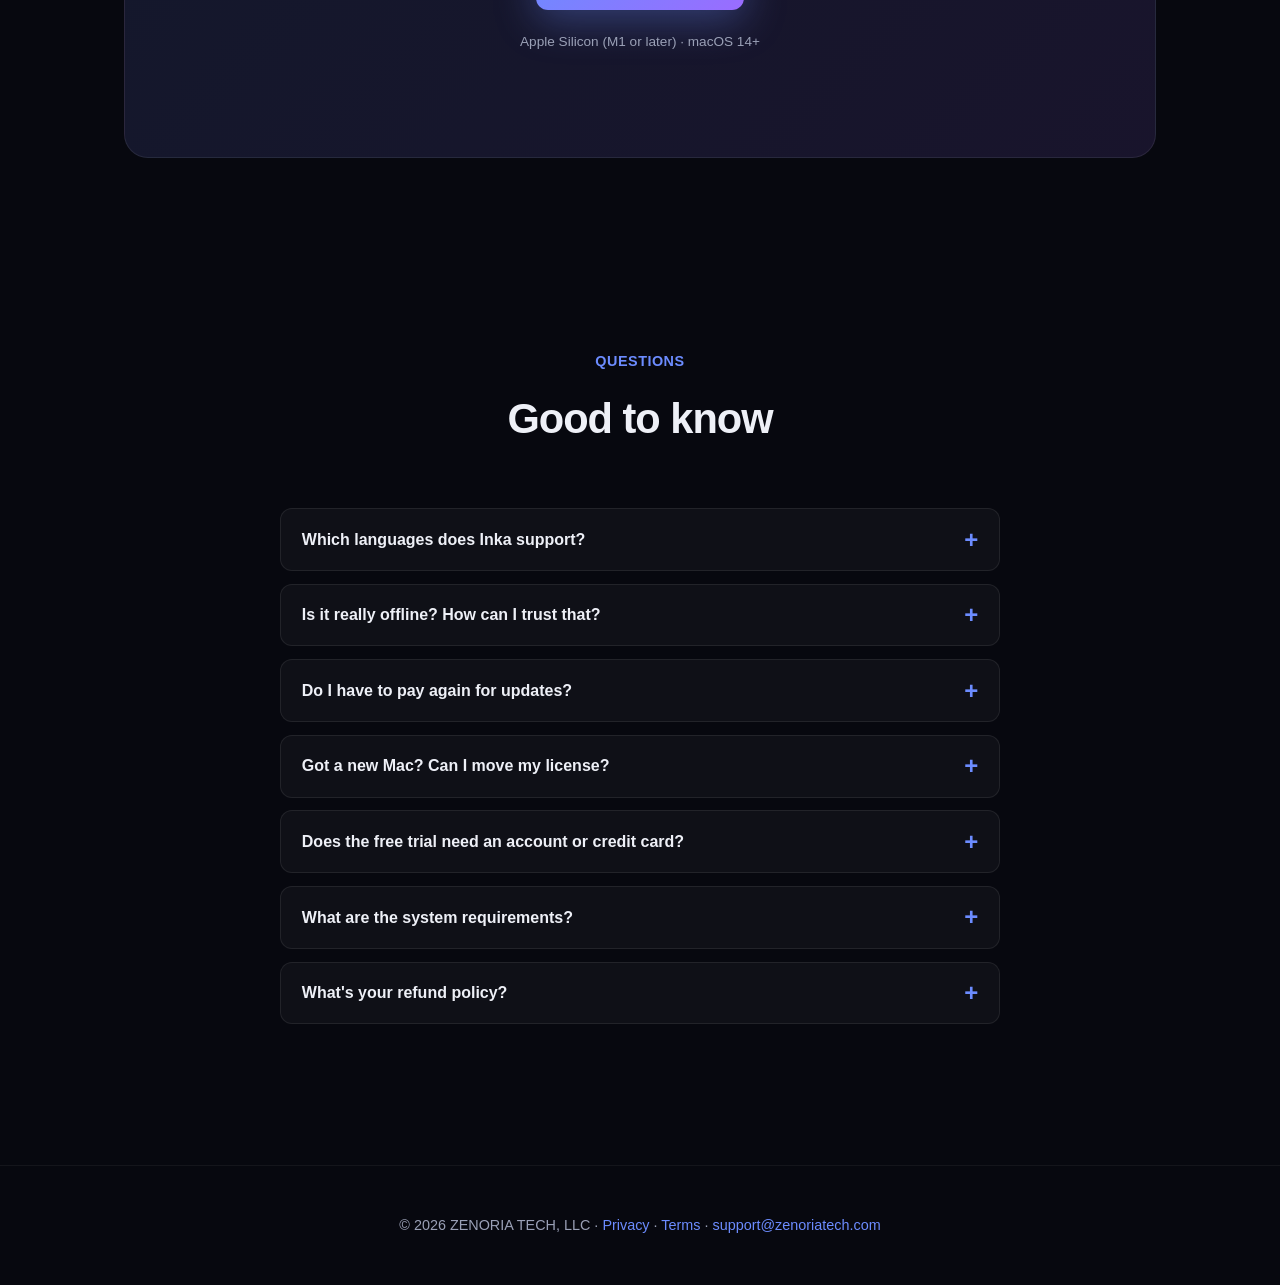
==== commit ec93e718: "inka pricing: more breathing room below the launch-sale banner (1.6rem→3.6rem), balancing the gap ab" ====
--- a/inka/index.html
+++ b/inka/index.html
@@ -163,7 +163,7 @@
         .plan .buy { margin-top: auto; display: inline-block; background: linear-gradient(135deg, var(--accent), var(--accent2)); color: #fff; font-weight: 600; padding: .7rem 1.4rem; border-radius: 10px; }
         .plan.featured .buy { box-shadow: 0 8px 30px rgba(108,140,255,0.35); }
         .pricing-note { text-align: center; color: var(--muted); font-size: .9rem; margin-top: 1.5rem; }
-        .promo-banner { display: flex; width: fit-content; max-width: 100%; align-items: center; gap: .6rem; flex-wrap: wrap; justify-content: center; margin: .2rem auto 1.6rem; padding: .5rem 1.05rem; border-radius: 999px; background: rgba(108,140,255,0.10); border: 1px solid rgba(108,140,255,0.30); color: var(--text); font-size: .95rem; font-weight: 500; text-align: center; }
+        .promo-banner { display: flex; width: fit-content; max-width: 100%; align-items: center; gap: .6rem; flex-wrap: wrap; justify-content: center; margin: .2rem auto 3.6rem; padding: .5rem 1.05rem; border-radius: 999px; background: rgba(108,140,255,0.10); border: 1px solid rgba(108,140,255,0.30); color: var(--text); font-size: .95rem; font-weight: 500; text-align: center; }
         .promo-banner .promo-badge { font-size: .68rem; font-weight: 800; letter-spacing: 1px; color: var(--accent); background: rgba(108,140,255,0.16); padding: .22rem .55rem; border-radius: 999px; }
         .promo-banner b { font-weight: 700; color: var(--text); }
         .promo-banner.urgent { background: rgba(255,90,70,0.10); border-color: rgba(255,120,80,0.45); }
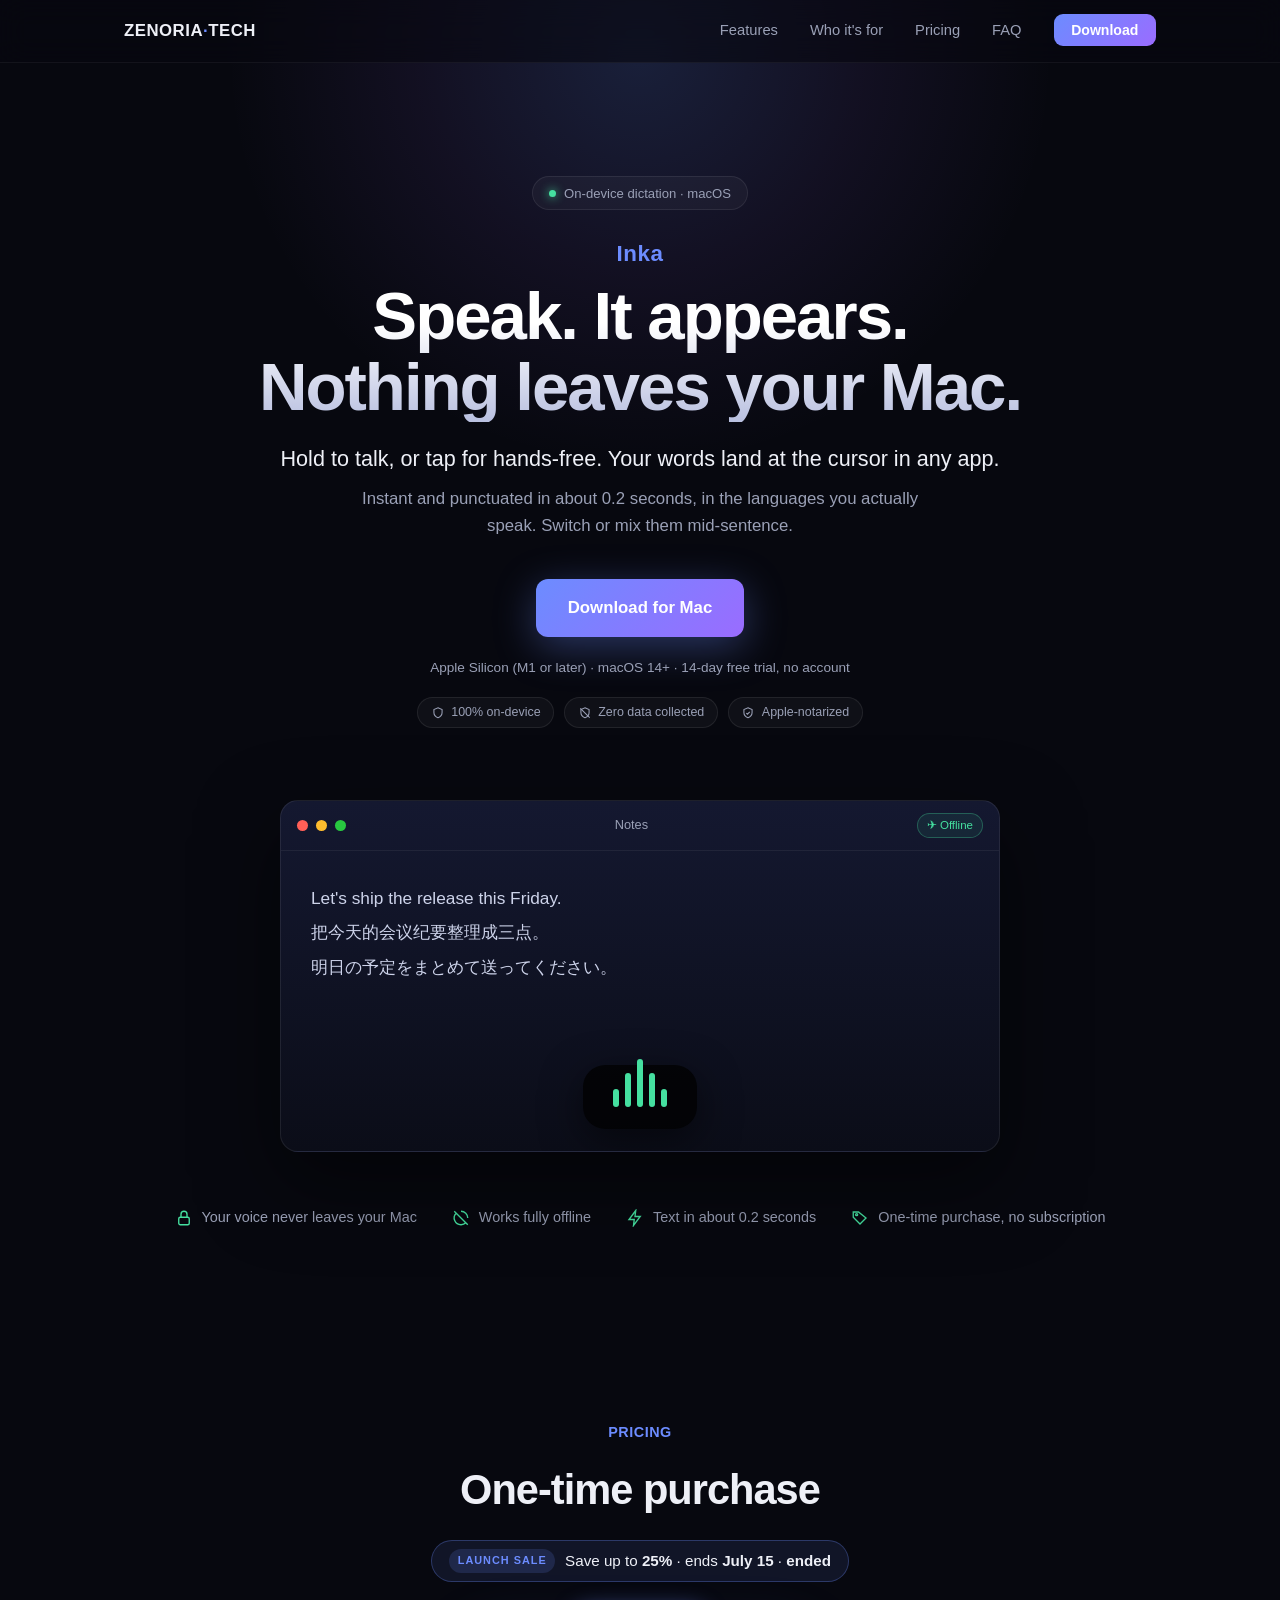
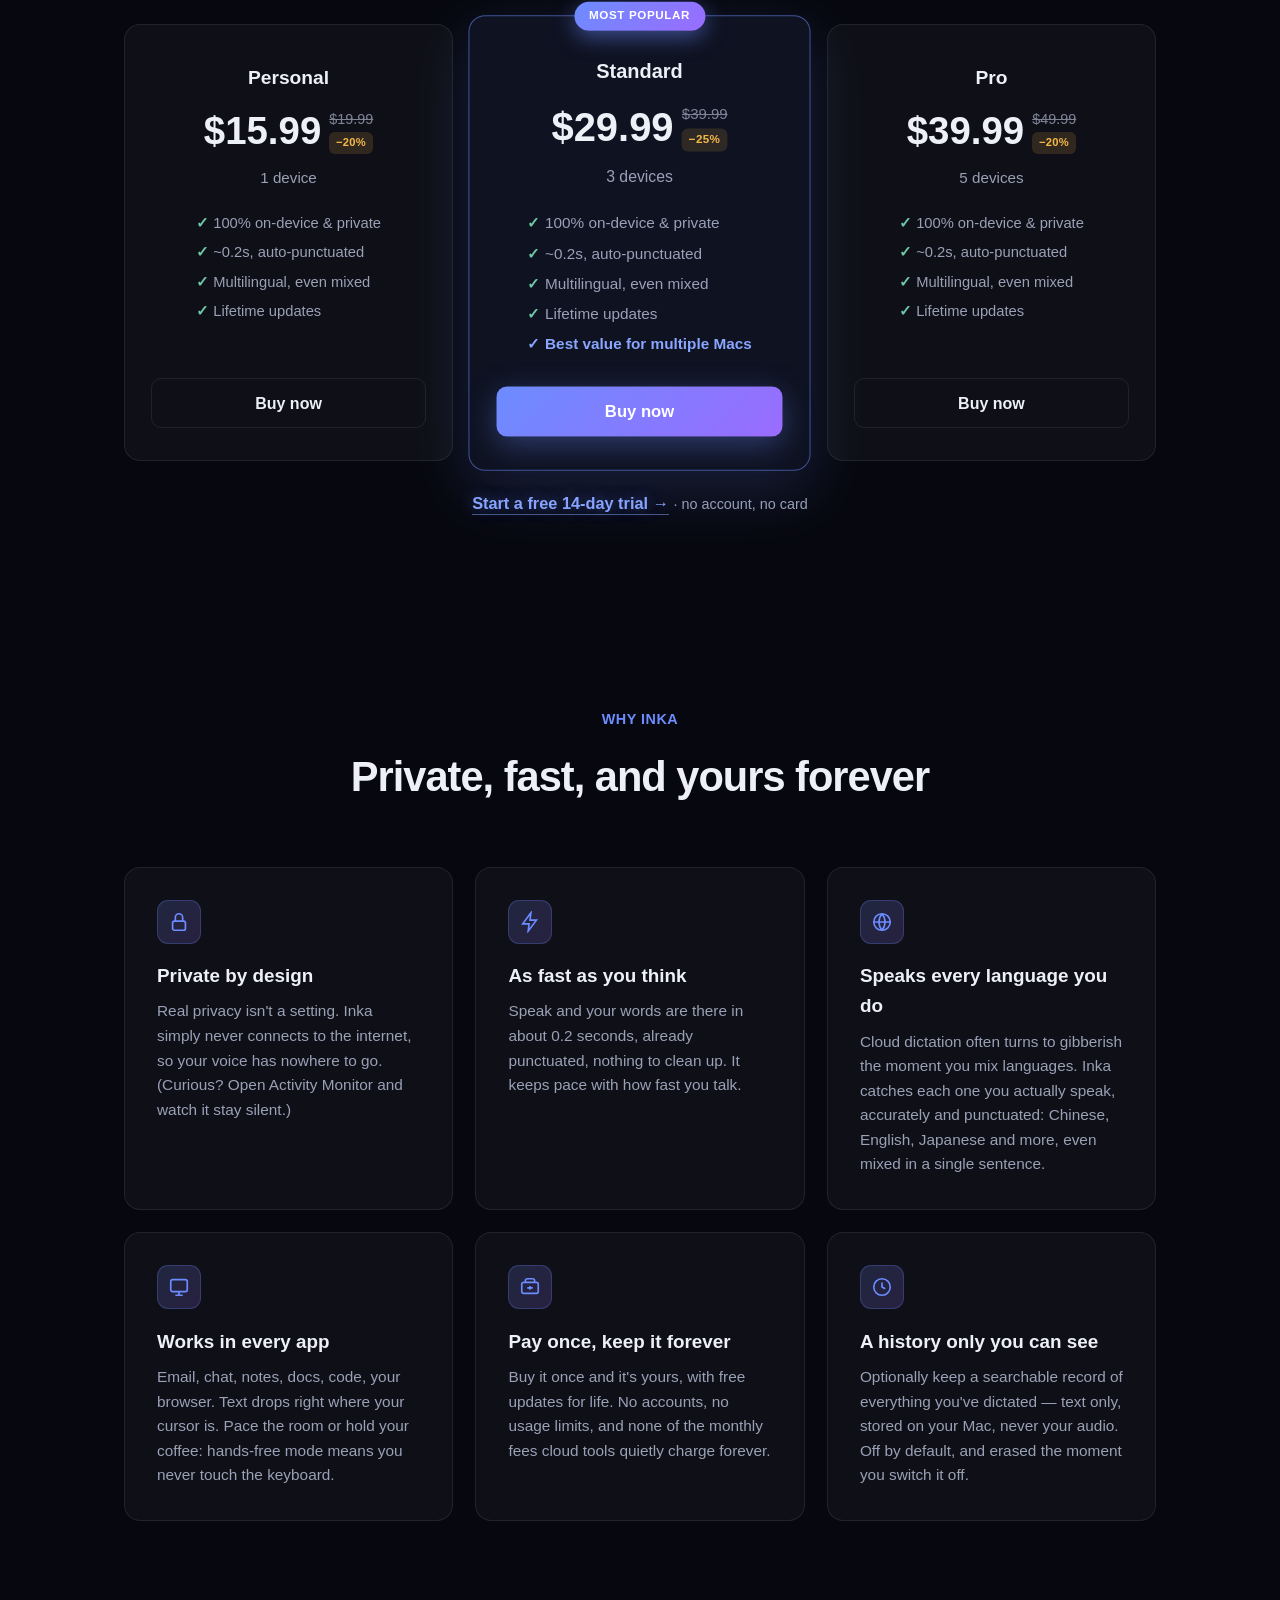
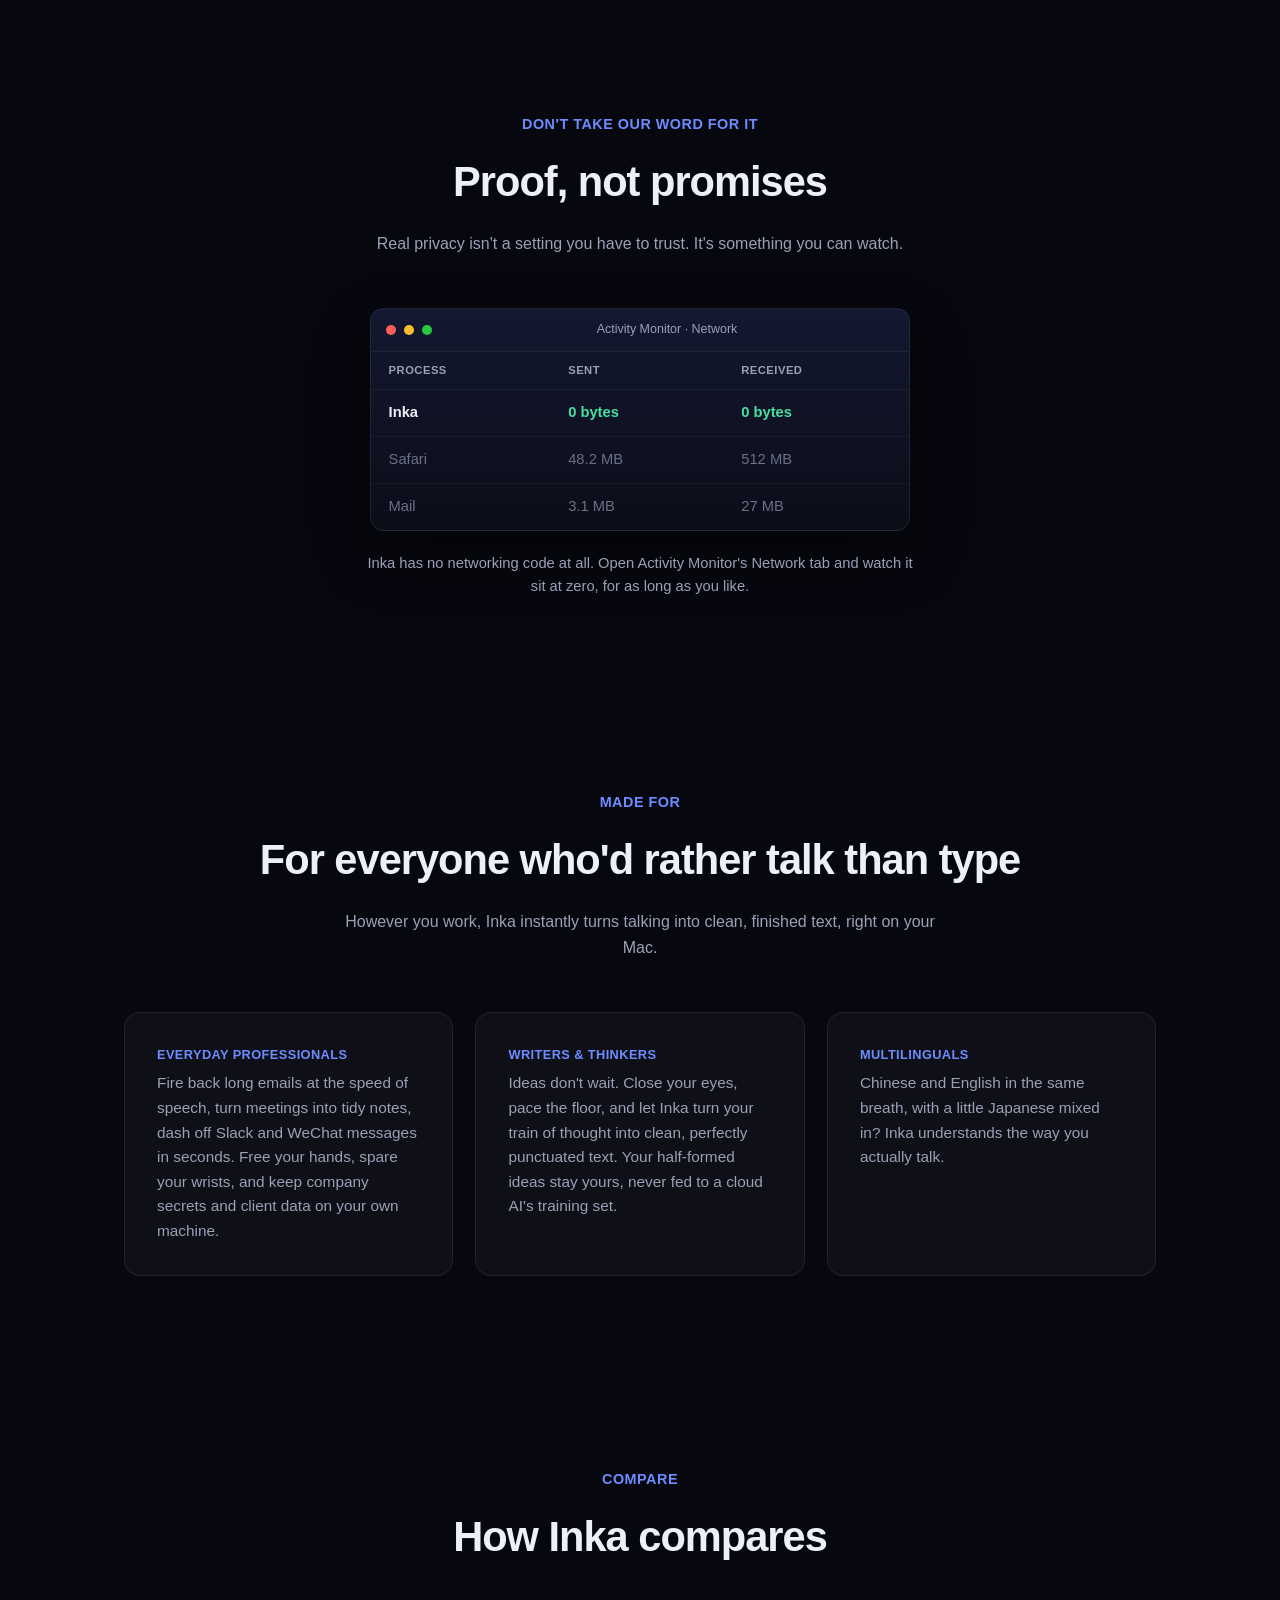
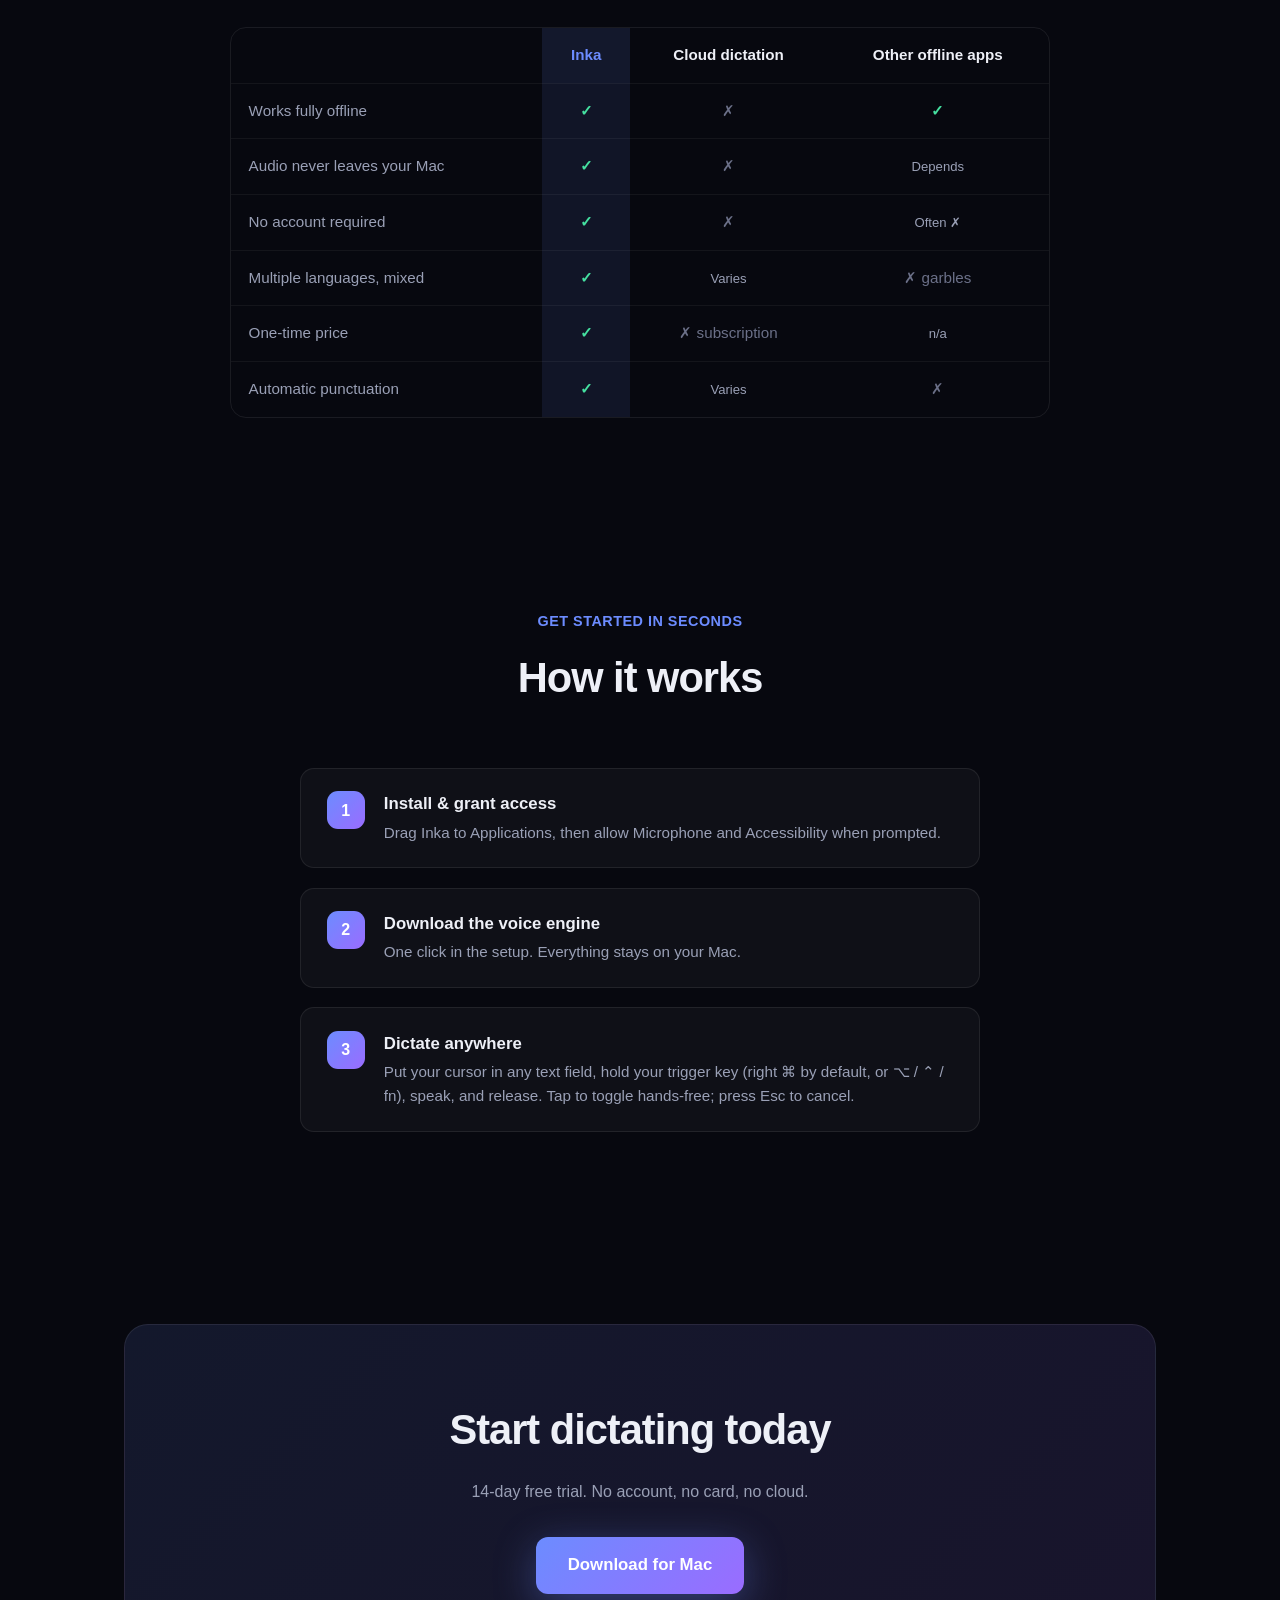
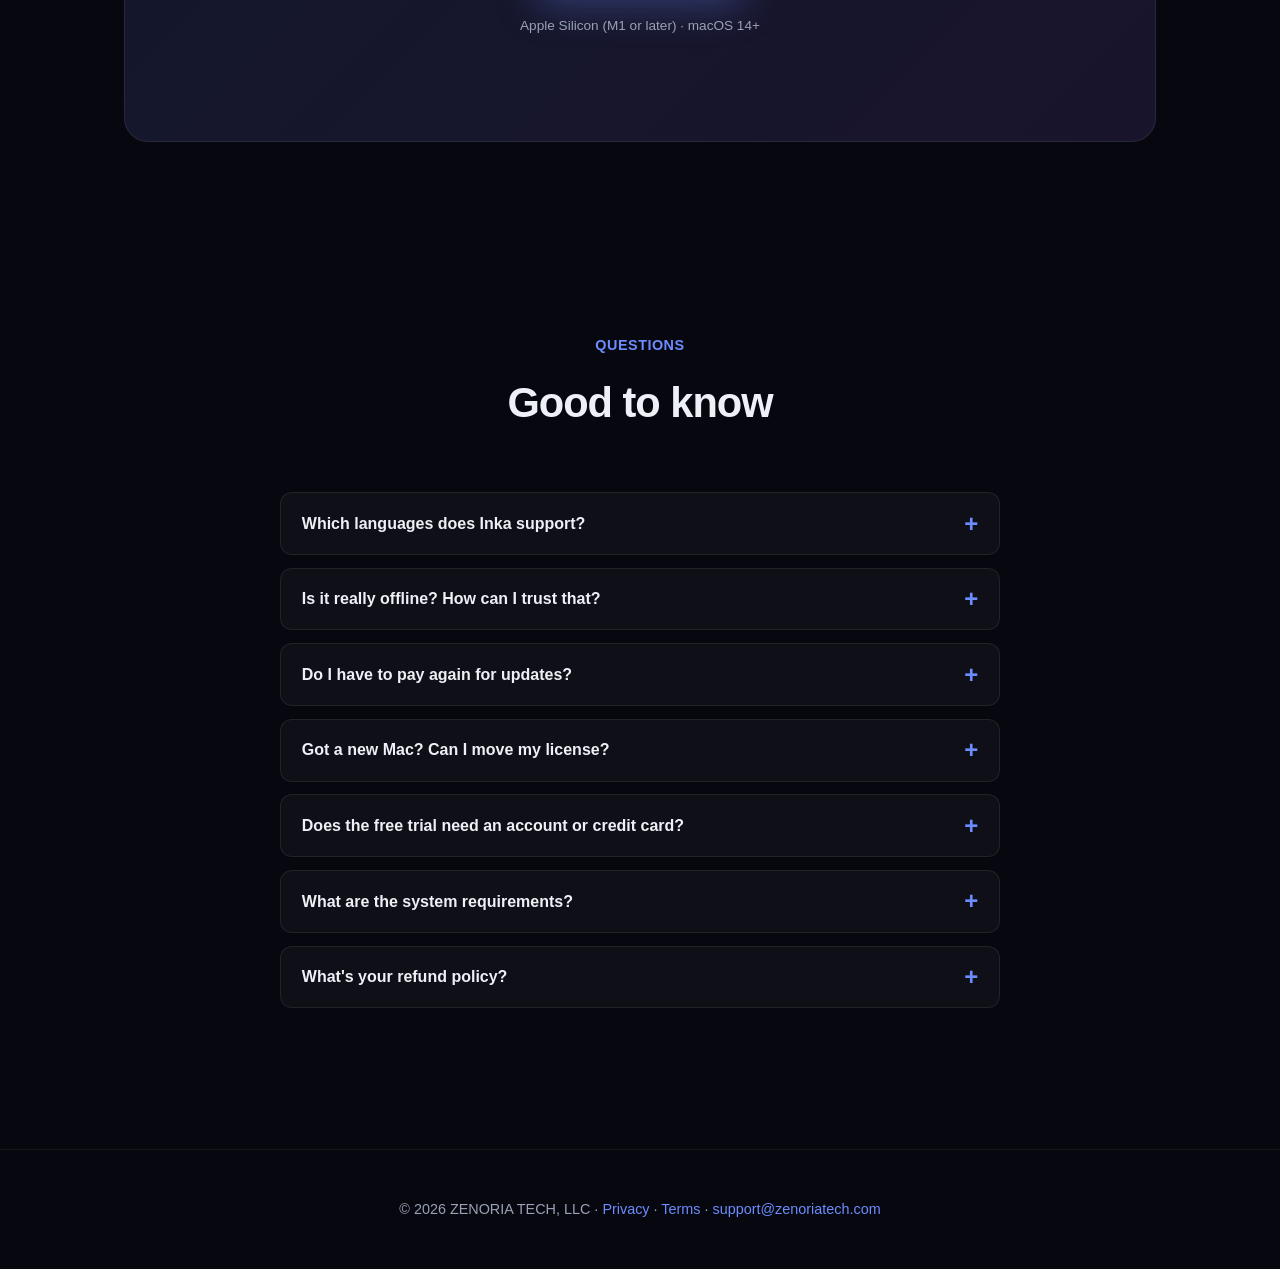
==== commit dea7f145: "inka pricing: banner bottom gap 3.6rem→2.6rem" ====
--- a/inka/index.html
+++ b/inka/index.html
@@ -163,7 +163,7 @@
         .plan .buy { margin-top: auto; display: inline-block; background: linear-gradient(135deg, var(--accent), var(--accent2)); color: #fff; font-weight: 600; padding: .7rem 1.4rem; border-radius: 10px; }
         .plan.featured .buy { box-shadow: 0 8px 30px rgba(108,140,255,0.35); }
         .pricing-note { text-align: center; color: var(--muted); font-size: .9rem; margin-top: 1.5rem; }
-        .promo-banner { display: flex; width: fit-content; max-width: 100%; align-items: center; gap: .6rem; flex-wrap: wrap; justify-content: center; margin: .2rem auto 3.6rem; padding: .5rem 1.05rem; border-radius: 999px; background: rgba(108,140,255,0.10); border: 1px solid rgba(108,140,255,0.30); color: var(--text); font-size: .95rem; font-weight: 500; text-align: center; }
+        .promo-banner { display: flex; width: fit-content; max-width: 100%; align-items: center; gap: .6rem; flex-wrap: wrap; justify-content: center; margin: .2rem auto 2.6rem; padding: .5rem 1.05rem; border-radius: 999px; background: rgba(108,140,255,0.10); border: 1px solid rgba(108,140,255,0.30); color: var(--text); font-size: .95rem; font-weight: 500; text-align: center; }
         .promo-banner .promo-badge { font-size: .68rem; font-weight: 800; letter-spacing: 1px; color: var(--accent); background: rgba(108,140,255,0.16); padding: .22rem .55rem; border-radius: 999px; }
         .promo-banner b { font-weight: 700; color: var(--text); }
         .promo-banner.urgent { background: rgba(255,90,70,0.10); border-color: rgba(255,120,80,0.45); }
